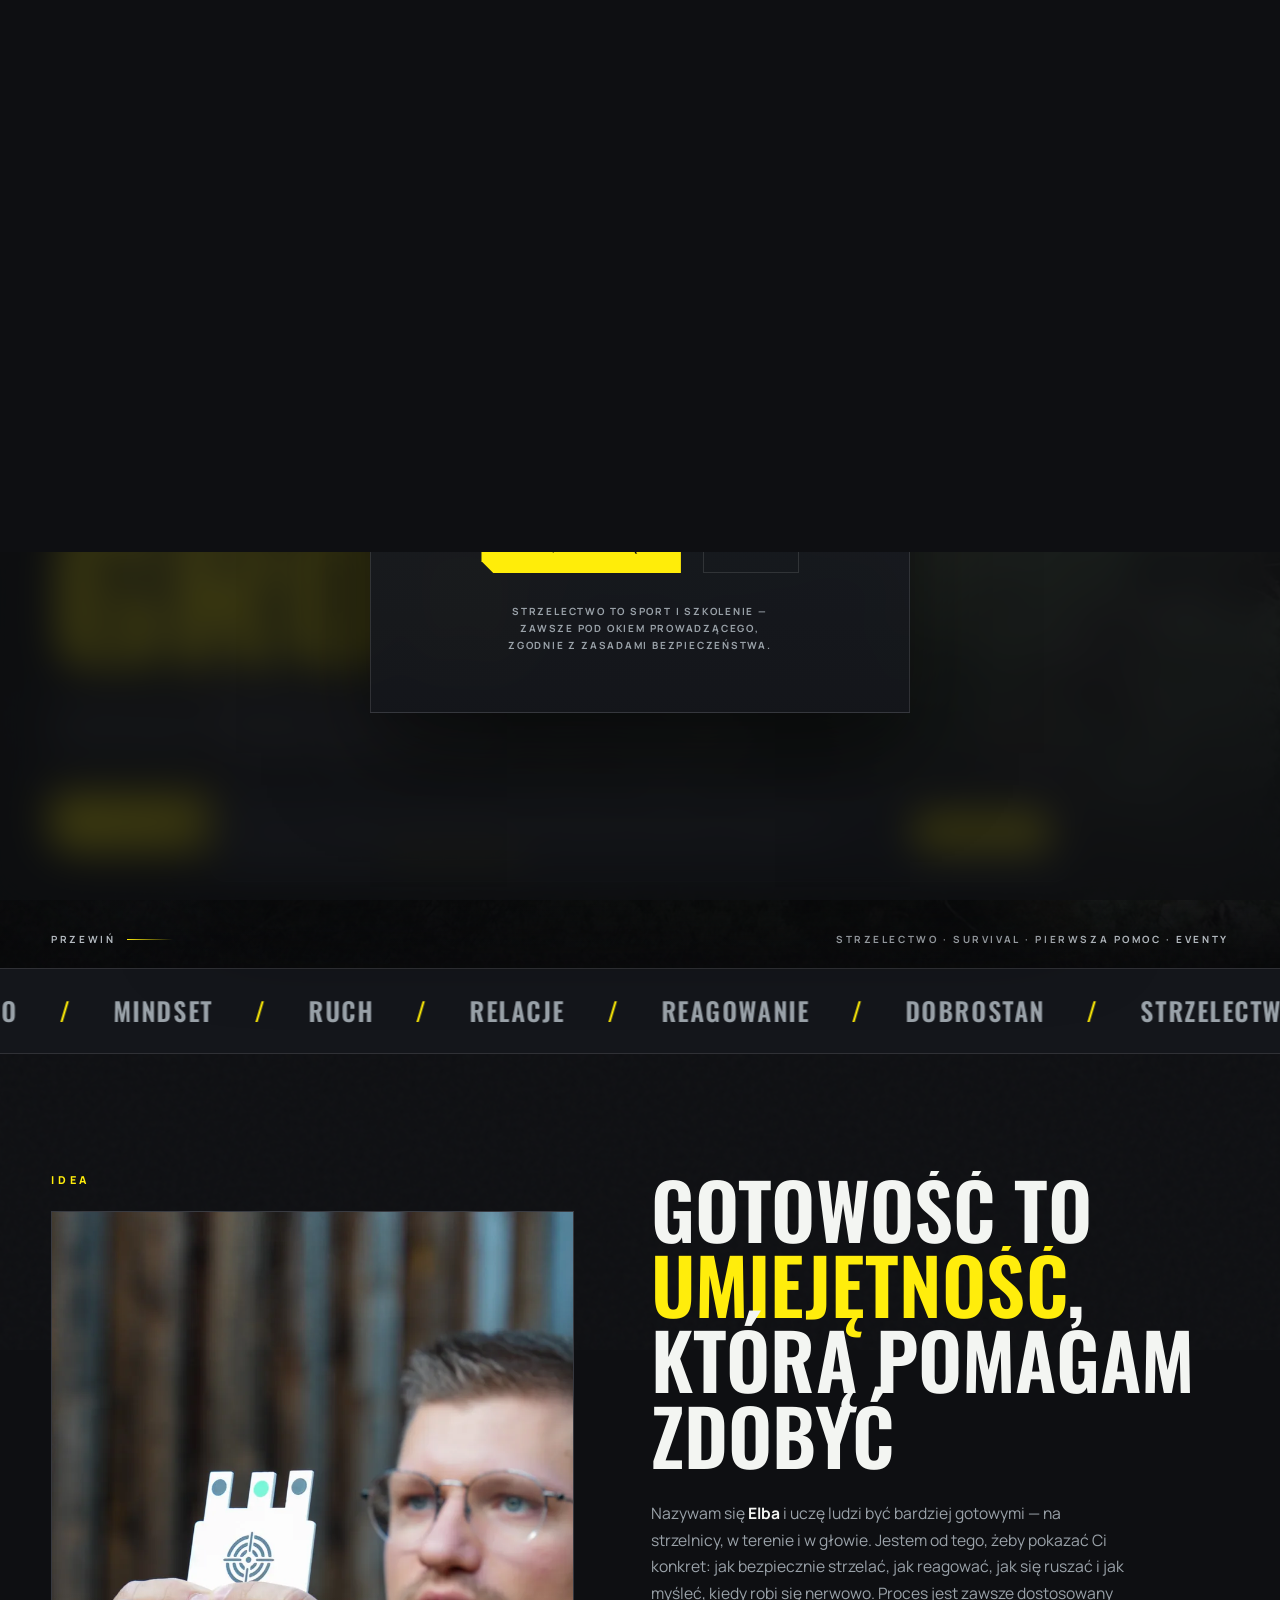
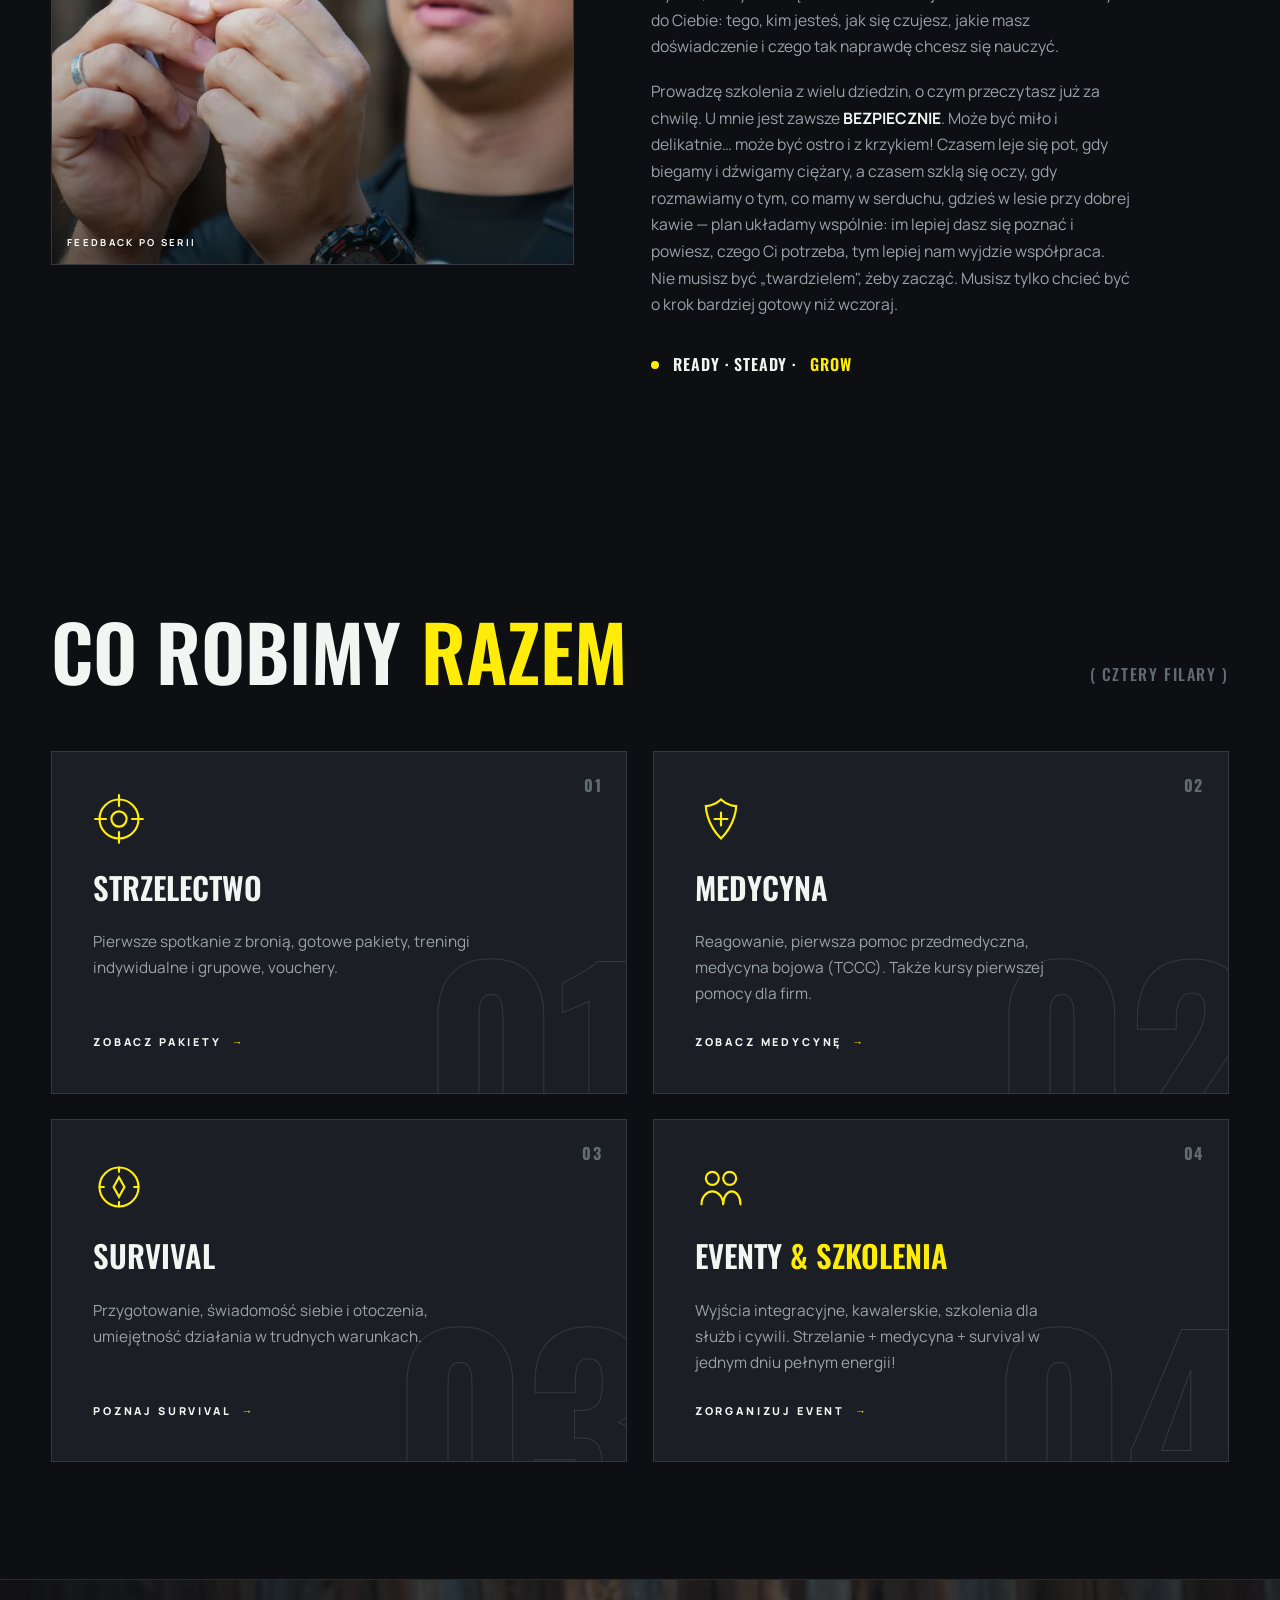
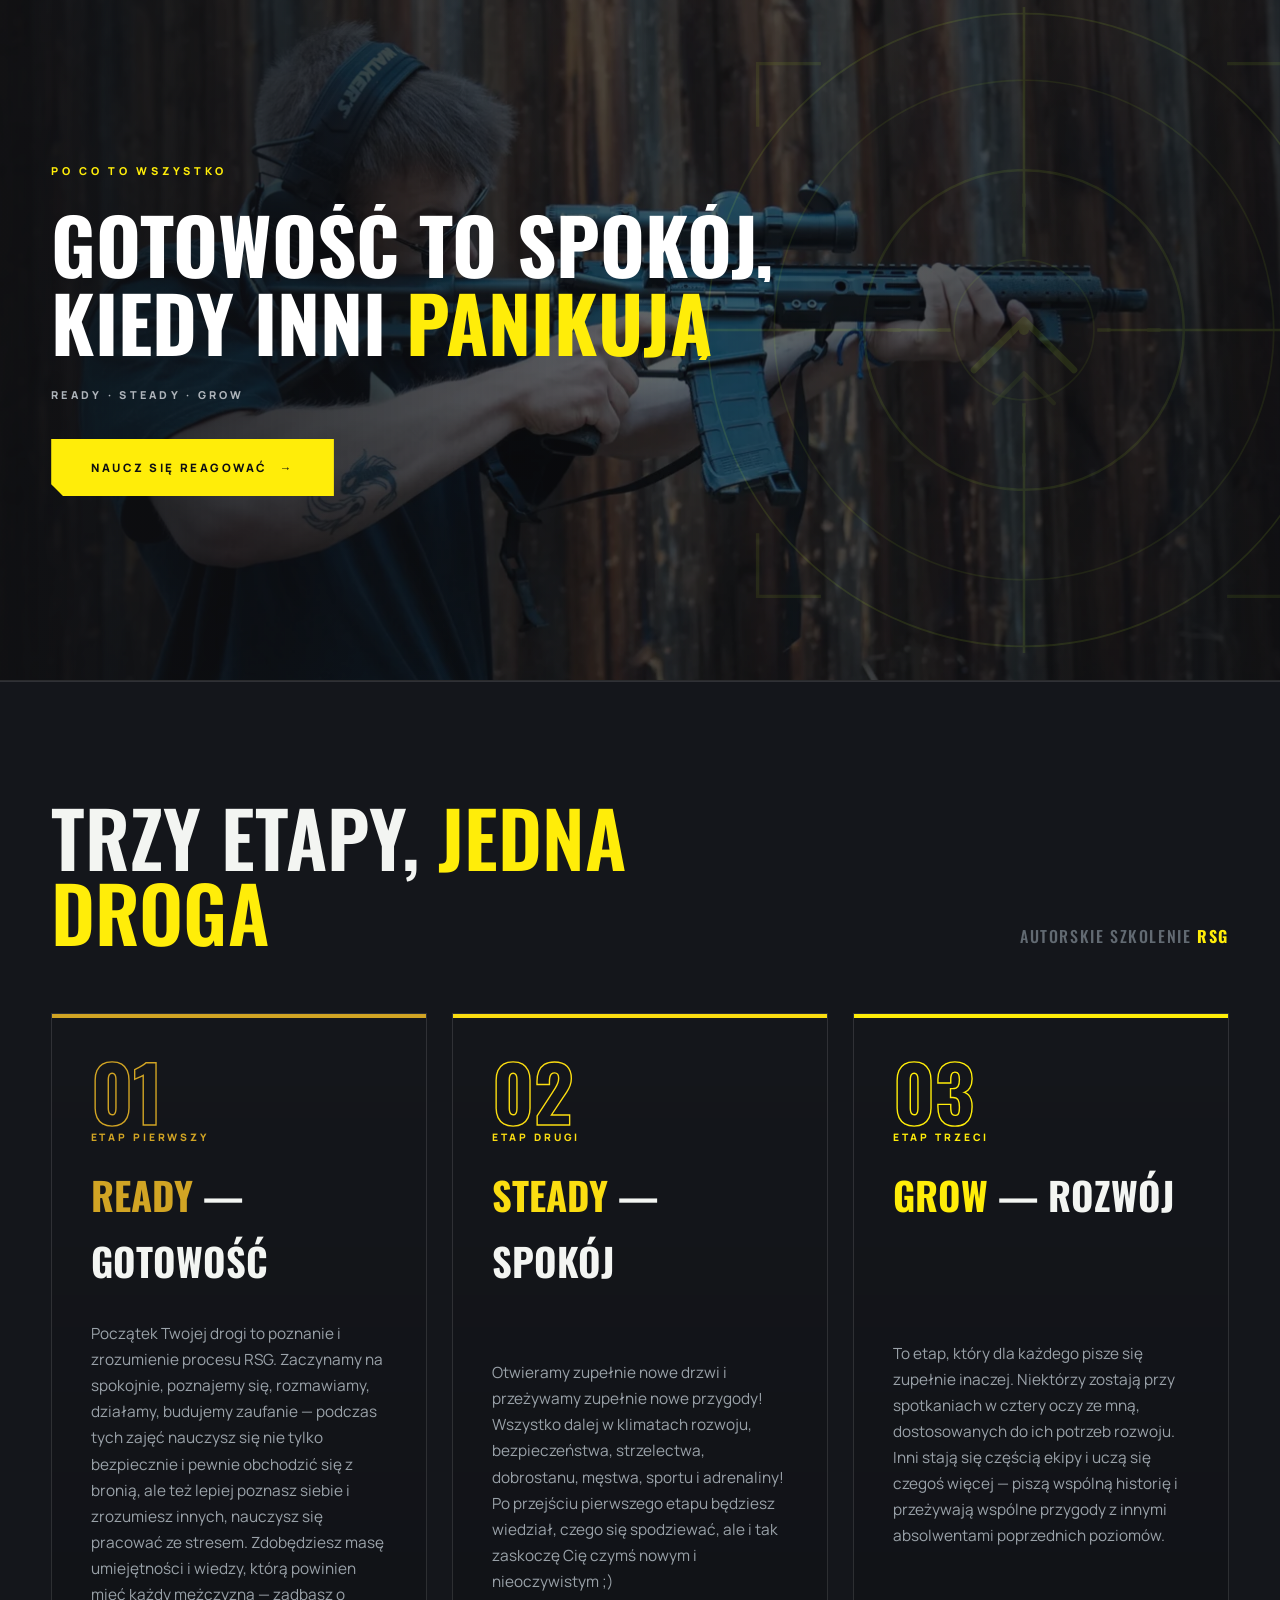
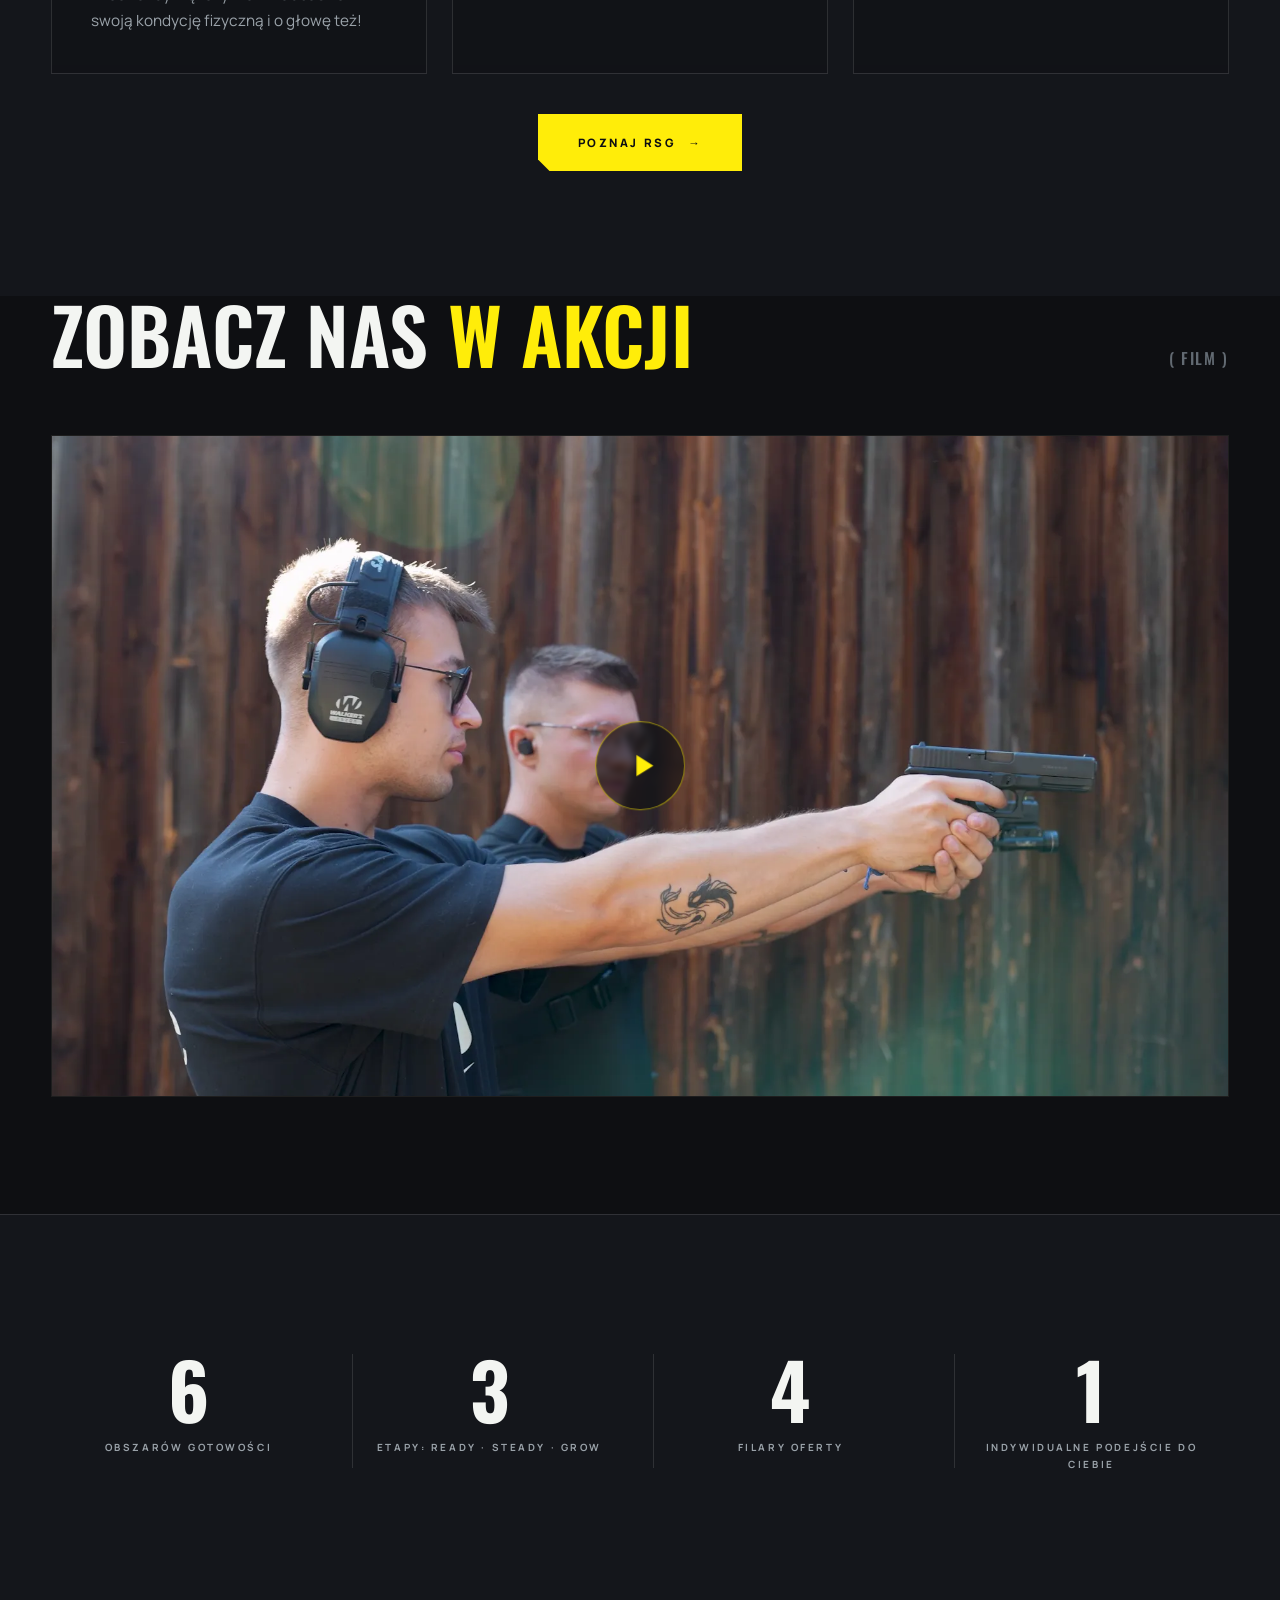
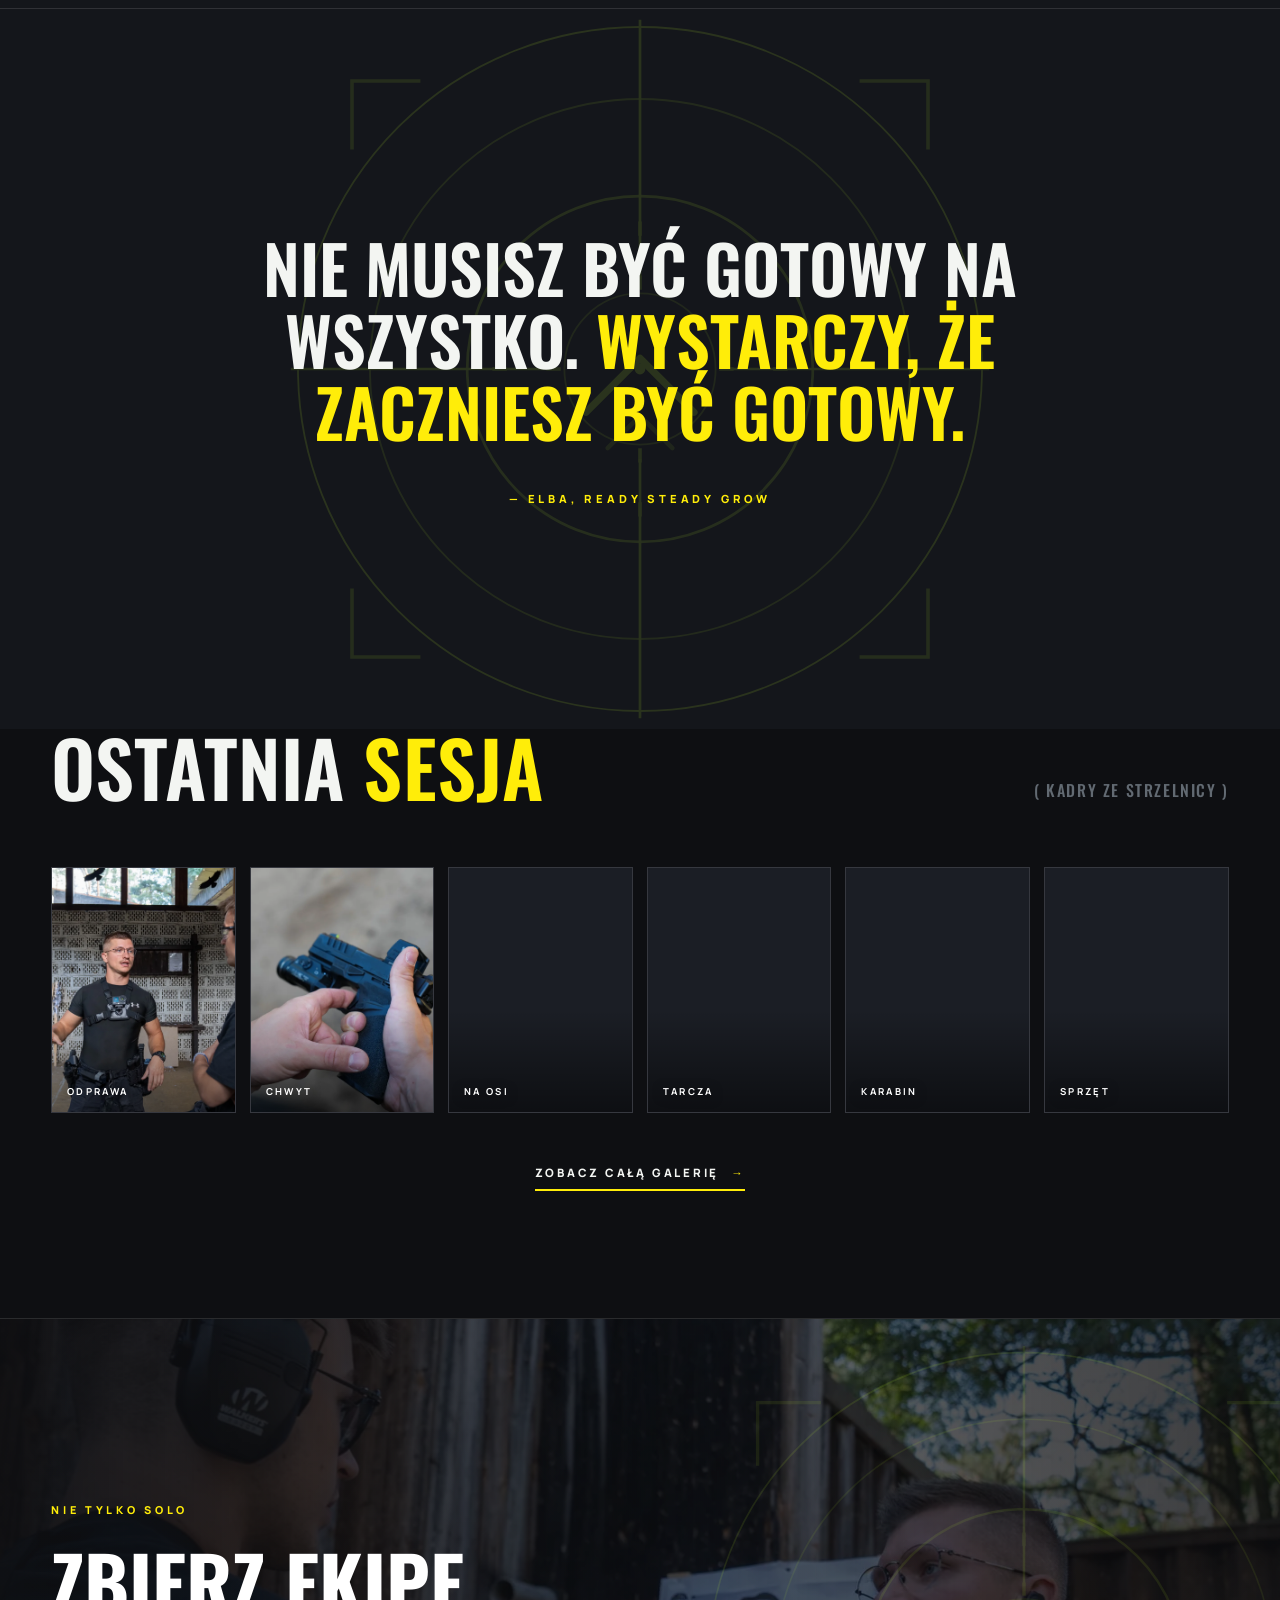
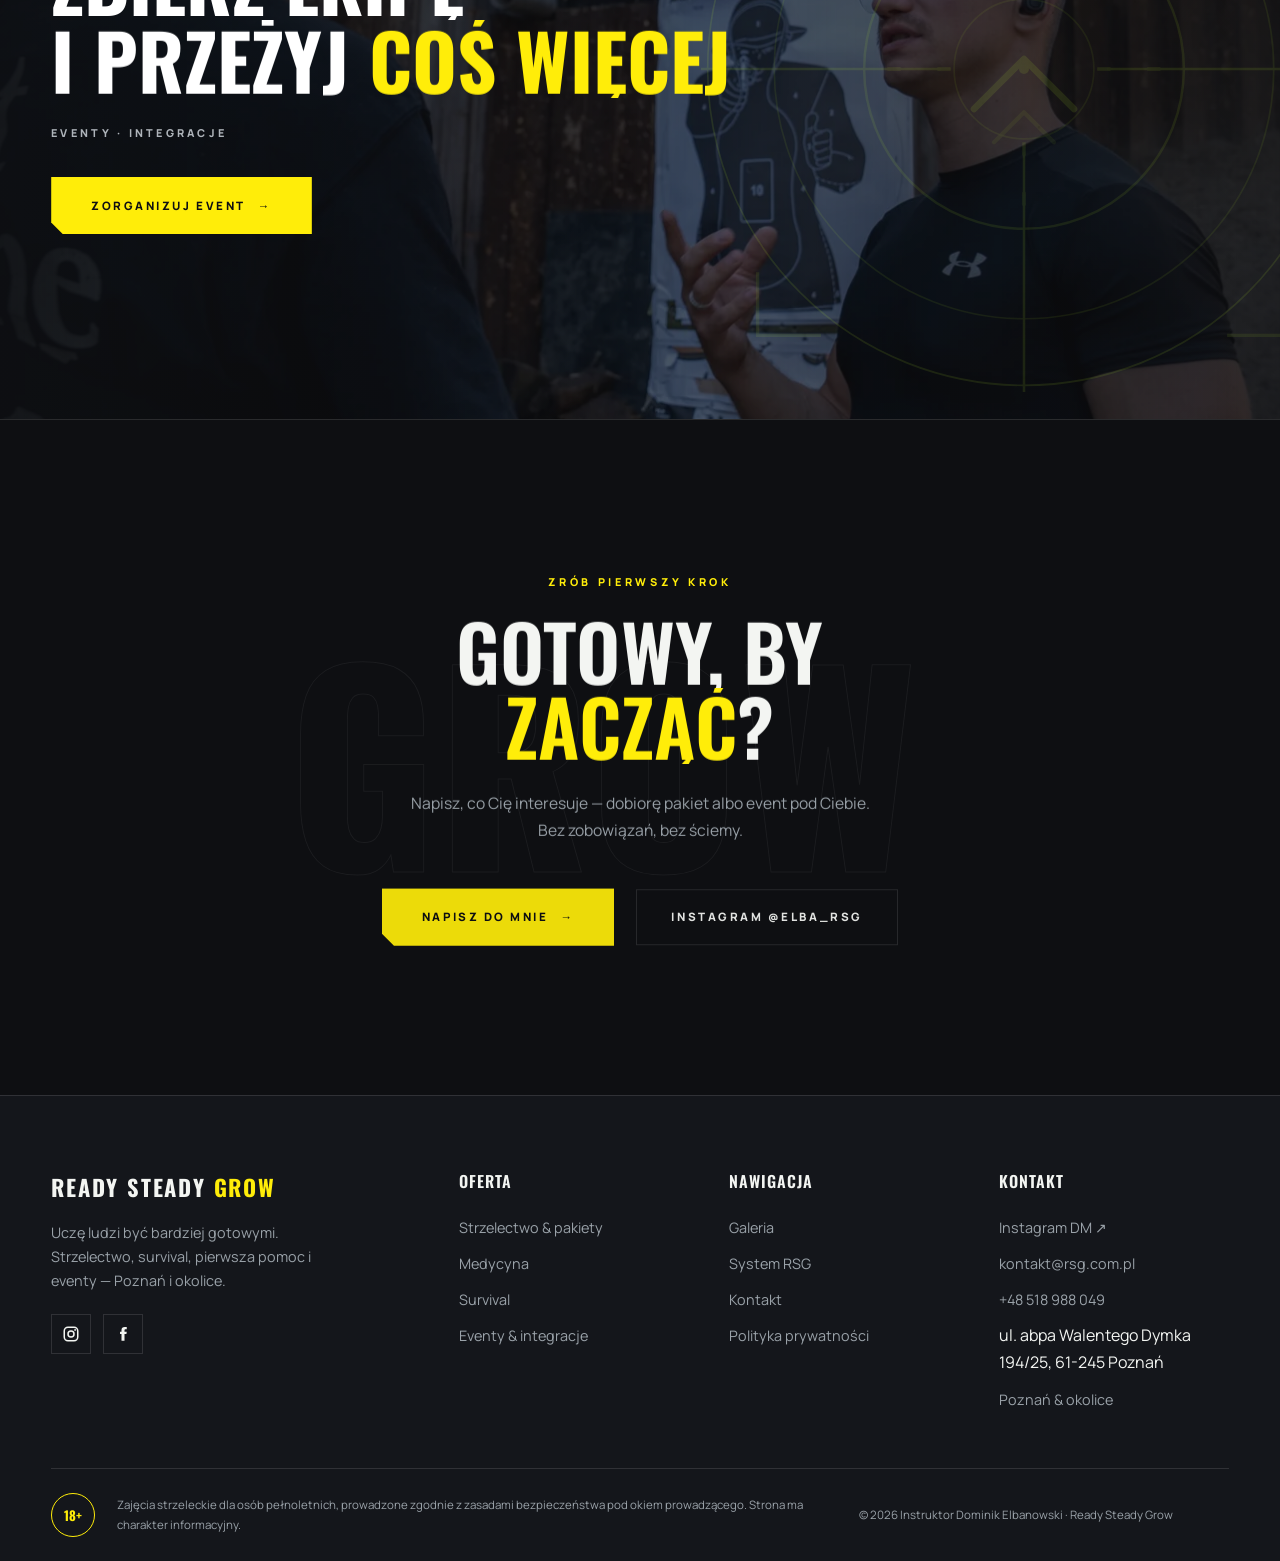
==== index.html @ 1a2c24ab "Hero: płynniejsze wideo w tle (bez filtra i ruchu za kursorem, preload, pilnowanie odtwarzania) Co-A" ====
<!DOCTYPE html>
<html lang="pl">
<head>
  <meta charset="UTF-8">
  <meta name="viewport" content="width=device-width, initial-scale=1.0">
  <title>Ready Steady Grow — Elba · trening strzelecki, survival i pierwsza pomoc | Poznań</title>
  <meta name="description" content="Ready Steady Grow (Elba, Poznań) — uczę ludzi być bardziej gotowymi. Strzelectwo, mindset, ruch, reagowanie i survival. Pakiety strzeleckie, kursy pierwszej pomocy i eventy integracyjne.">
  <meta name="theme-color" content="#0e0f12">
  <meta property="og:title" content="Ready Steady Grow — Elba">
  <meta property="og:description" content="Uczę ludzi być bardziej gotowymi. Strzelectwo · survival · pierwsza pomoc · eventy. Poznań.">
  <meta property="og:type" content="website">
  <meta property="og:image:width" content="1200">
  <meta property="og:image:height" content="630">
  <meta name="twitter:card" content="summary_large_image">
  <meta property="og:image" content="media/og-cover.jpg">
  <link rel="icon" type="image/svg+xml" href="img/favicon.svg">
  <link rel="stylesheet" href="css/style.css">
</head>
<body>
  <div class="grid-bg" aria-hidden="true"></div>
  <div class="grain" aria-hidden="true"></div>

  <!-- preloader -->
  <div class="loader" id="loader" aria-hidden="true">
    <div class="loader__inner">
      <div class="loader__brand"><span>READY</span><span>STEADY</span><span>GROW</span></div>
      <div class="loader__bar"><i></i></div>
      <div class="loader__count">000</div>
    </div>
  </div>

  <!-- bramka 18+ -->
  <div class="agegate" id="agegate">
    <div class="agegate__box">
      <div class="agegate__mark">18+</div>
      <h2>Masz ukończone 18 lat?</h2>
      <p>Zajęcia strzeleckie i część treści RSG przeznaczone są dla osób pełnoletnich. Wejdź, jeśli masz ukończone 18 lat.</p>
      <div style="display:flex; gap:22px; justify-content:center; flex-wrap:wrap">
        <button class="btn-solid" id="age-yes"><span>Tak, wchodzę</span></button>
        <button class="btn-ghost" id="age-no">Nie</button>
      </div>
      <p class="agegate__small">Strzelectwo to sport i szkolenie — zawsze pod okiem prowadzącego, zgodnie z zasadami bezpieczeństwa.</p>
    </div>
  </div>

  <!-- header -->
  <header class="site-head">
    <a class="head-brand" href="index.html" aria-label="Ready Steady Grow — Elba, Poznań — strona główna">
      <img class="head-brand__logo" src="img/rsg-mark-yellow.png" alt="Ready Steady Grow">
    </a>
    <button class="menu-btn" id="menu-btn" aria-expanded="false" aria-label="Menu">
      <span class="txt">Menu</span>
      <span class="lines"><i></i><i></i></span>
    </button>
  </header>

  <!-- menu -->
  <nav class="menu" aria-label="Nawigacja">
    <img class="menu__reticle" src="img/reticle.svg" alt="" aria-hidden="true">
    <ul class="menu__list">
      <li><a href="index.html" class="active"><span class="idx">01</span> Start</a></li>
      <li><a href="oferta.html"><span class="idx">02</span> Strzelectwo</a></li>
      <li><a href="medycyna.html"><span class="idx">03</span> Medycyna</a></li>
      <li><a href="survival.html"><span class="idx">04</span> Survival</a></li>
      <li><a href="system-rsg.html"><span class="idx">05</span> System RSG</a></li>
      <li><a href="eventy.html"><span class="idx">06</span> Eventy</a></li>
      <li><a href="galeria.html"><span class="idx">07</span> Galeria</a></li>
      <li><a href="kontakt.html"><span class="idx">08</span> Kontakt</a></li>
    </ul>
    <div class="menu__foot">
      <span>Ready · Steady · Grow</span>
      <span>Poznań PL</span>
    </div>
  </nav>

  <main>
    <!-- HERO KINOWY -->
    <section class="hero-cine">
      <div class="hero-cine__bg">
        <video autoplay muted loop playsinline preload="auto" disablepictureinpicture
               poster="media/wideo/rsg-hero-plakat.webp"
               aria-label="Ujęcie z drona nad strzelnicą — Ready Steady Grow">
          <source src="media/wideo/rsg-hero.mp4" type="video/mp4">
          <img src="media/foto/DSC06959.webp" alt="Trening strzelecki na osi — Ready Steady Grow, Poznań" width="1920" height="1081">
        </video>
      </div>
      <div class="hero-cine__scrim" aria-hidden="true"></div>
      <div class="hero-cine__vign" aria-hidden="true"></div>
      <div class="hero-cine__scan" aria-hidden="true"></div>
      <div class="scope" aria-hidden="true">
        <svg viewBox="0 0 220 220" fill="none" stroke="#FFED09" stroke-width="1.2">
          <circle cx="110" cy="110" r="92" opacity=".85"/>
          <circle cx="110" cy="110" r="58" opacity=".5"/>
          <circle cx="110" cy="110" r="2.5" fill="#FFED09" stroke="none"/>
          <path d="M110 4v46M110 170v46M4 110h46M170 110h46" stroke-width="1.4"/>
          <path d="M110 66v14M110 140v14M66 110h14M140 110h14" stroke-width="2"/>
        </svg>
      </div>
      <div class="hero-cine__inner">
        <div class="hero__kicker">
          <span class="tick"></span>
          <span class="label">Uczę ludzi być bardziej gotowymi</span>
        </div>
        <h1 class="hero-cine__title" aria-label="Ready Steady Grow">
          <span class="ln"><span>Ready</span></span>
          <span class="ln"><span>Steady</span></span>
          <span class="ln"><span>Grow</span></span>
        </h1>
        <p class="hero-cine__sub">Strzelectwo, ruch, reagowanie i mindset — w jednym, prostym systemie. Z konkretem, głową i dobrą energią!</p>
        <div class="hero-cine__cta">
          <a class="btn-solid" href="oferta.html"><span>Zacznij trenować <span class="arr">→</span></span></a>
          <a class="btn-line" href="#idea">Poznaj ideę <span class="arr">↓</span></a>
        </div>
      </div>
      <div class="hero-cine__meta">
        <div class="hero-cine__scroll"><span>Przewiń</span><i></i></div>
        <span>Strzelectwo · Survival · Pierwsza pomoc · Eventy</span>
      </div>
    </section>

    <!-- marquee -->
    <div class="marquee" aria-hidden="true">
      <div class="marquee__track">
        <span>Strzelectwo <em>/</em> Mindset <em>/</em> Ruch <em>/</em> Relacje <em>/</em> Reagowanie <em>/</em> Dobrostan <em>/</em></span>
        <span>Strzelectwo <em>/</em> Mindset <em>/</em> Ruch <em>/</em> Relacje <em>/</em> Reagowanie <em>/</em> Dobrostan <em>/</em></span>
      </div>
    </div>

    <!-- IDEA / o mnie -->
    <section class="section lead" id="idea">
      <div class="wrap">
        <div class="lead__aside">
          <span class="label">Idea</span>
          <div class="shot shot--tall" data-reveal="0.1" style="margin-top:6px">
            <img src="media/foto/DSC06935.webp" alt="Analiza tarczy po serii — rozmowa o tym, co poprawić" width="1920" height="1081" loading="lazy" decoding="async">
            <span class="shot__tag">Feedback po serii</span>
          </div>
        </div>
        <div class="lead__body">
          <h2 class="display">
            <span class="rline"><span class="rline-in">Gotowość to</span></span>
            <span class="rline"><span class="rline-in"><em>umiejętność</em>, którą pomagam zdobyć</span></span>
          </h2>
          <p class="copy" data-reveal>Nazywam się <strong>Elba</strong> i uczę ludzi być bardziej gotowymi — na strzelnicy, w terenie i w głowie. Jestem od tego, żeby pokazać Ci konkret: jak bezpiecznie strzelać, jak reagować, jak się ruszać i jak myśleć, kiedy robi się nerwowo. Proces jest zawsze dostosowany do Ciebie: tego, kim jesteś, jak się czujesz, jakie masz doświadczenie i czego tak naprawdę chcesz się nauczyć.</p>
          <p class="copy" data-reveal="0.12">Prowadzę szkolenia z wielu dziedzin, o czym przeczytasz już za chwilę. U mnie jest zawsze <strong>BEZPIECZNIE</strong>. Może być miło i delikatnie… może być ostro i z krzykiem! Czasem leje się pot, gdy biegamy i dźwigamy ciężary, a czasem szklą się oczy, gdy rozmawiamy o tym, co mamy w serduchu, gdzieś w lesie przy dobrej kawie — plan układamy wspólnie: im lepiej dasz się poznać i powiesz, czego Ci potrzeba, tym lepiej nam wyjdzie współpraca. Nie musisz być „twardzielem", żeby zacząć. Musisz tylko chcieć być o krok bardziej gotowy niż wczoraj.</p>
          <div class="lead__sign" data-reveal="0.24"><span class="dot"></span> Ready · Steady · <i>Grow</i></div>
        </div>
      </div>
    </section>

    <!-- PILARY / OFERTA -->
    <section class="section">
      <div class="wrap">
        <div class="sec-head">
          <h2 class="display"><span class="rline"><span class="rline-in">Co robimy <em>razem</em></span></span></h2>
          <span class="sec-idx">( cztery filary )</span>
        </div>
        <div class="pillars__grid">
          <a class="pillar" href="oferta.html">
            <span class="pillar__num">01</span>
            <svg class="pillar__ico" viewBox="0 0 48 48" fill="none" stroke="currentColor" stroke-width="2"><circle cx="24" cy="24" r="18"/><circle cx="24" cy="24" r="7"/><path d="M24 2v10M24 36v10M2 24h10M36 24h10" stroke-linecap="round"/></svg>
            <h3>Strzelectwo</h3>
            <p>Pierwsze spotkanie z bronią, gotowe pakiety, treningi indywidualne i grupowe, vouchery.</p>
            <span class="pillar__go">Zobacz pakiety <span class="arr">→</span></span>
            <span class="pillar__bignum" aria-hidden="true">01</span>
          </a>
          <a class="pillar" href="medycyna.html">
            <span class="pillar__num">02</span>
            <svg class="pillar__ico" viewBox="0 0 48 48" fill="none" stroke="currentColor" stroke-width="2"><path d="M24 6c-6 6-14 6-14 6s0 16 14 30c14-14 14-30 14-30s-8 0-14-6z"/><path d="M24 18v12M18 24h12" stroke-linecap="round"/></svg>
            <h3>Medycyna</h3>
            <p>Reagowanie, pierwsza pomoc przedmedyczna, medycyna bojowa (TCCC). Także kursy pierwszej pomocy dla firm.</p>
            <span class="pillar__go">Zobacz medycynę <span class="arr">→</span></span>
            <span class="pillar__bignum" aria-hidden="true">02</span>
          </a>
          <a class="pillar" href="survival.html">
            <span class="pillar__num">03</span>
            <svg class="pillar__ico" viewBox="0 0 48 48" fill="none" stroke="currentColor" stroke-width="2"><circle cx="24" cy="24" r="18"/><path d="M24 15l5 9-5 9-5-9z"/><path d="M24 6v4M24 38v4M6 24h4M38 24h4" stroke-linecap="round"/></svg>
            <h3>Survival</h3>
            <p>Przygotowanie, świadomość siebie i otoczenia, umiejętność działania w trudnych warunkach.</p>
            <span class="pillar__go">Poznaj survival <span class="arr">→</span></span>
            <span class="pillar__bignum" aria-hidden="true">03</span>
          </a>
          <a class="pillar" href="eventy.html">
            <span class="pillar__num">04</span>
            <svg class="pillar__ico" viewBox="0 0 48 48" fill="none" stroke="currentColor" stroke-width="2"><circle cx="16" cy="16" r="6"/><circle cx="32" cy="16" r="6"/><path d="M6 40c0-7 5-12 10-12s10 5 10 12M26 40c0-7 4-12 8-12s8 5 8 12" stroke-linecap="round"/></svg>
            <h3>Eventy <em>&amp; szkolenia</em></h3>
            <p>Wyjścia integracyjne, kawalerskie, szkolenia dla służb i cywili. Strzelanie + medycyna + survival w jednym dniu pełnym energii!</p>
            <span class="pillar__go">Zorganizuj event <span class="arr">→</span></span>
            <span class="pillar__bignum" aria-hidden="true">04</span>
          </a>
          </div>
      </div>
    </section>

    <!-- PAS PARALLAX: survival -->
    <section class="band">
      <div class="band__bg"><img src="media/foto/DSC06986.webp" alt="Praca z bronią długą w terenie — Ready Steady Grow" width="1920" height="1081" loading="lazy" decoding="async"></div>
      <div class="band__scrim" aria-hidden="true"></div>
      <img class="band__reticle" src="img/reticle.svg" alt="" aria-hidden="true">
      <div class="band__inner">
        <span class="label band__kicker">Po co to wszystko</span>
        <h2 class="band__title">
          <span class="rline"><span class="rline-in">Gotowość to spokój,</span></span>
          <span class="rline"><span class="rline-in">kiedy inni <em>panikują</em></span></span>
        </h2>
        <p class="band__by">Ready · Steady · Grow</p>
        <div class="band__cta"><a class="btn-solid" href="medycyna.html"><span>Naucz się reagować <span class="arr">→</span></span></a></div>
      </div>
    </section>

    <!-- ETAPY READY / STEADY / GROW -->
    <section class="section stages">
      <div class="wrap">
        <div class="sec-head">
          <h2 class="display"><span class="rline"><span class="rline-in">Trzy etapy, <em>jedna droga</em></span></span></h2>
          <span class="sec-idx">Autorskie szkolenie <b>RSG</b></span>
        </div>
        <div class="stages__grid">
          <article class="stage stage--ready">
            <div class="stage__no">01</div>
            <div class="stage__tag">Etap pierwszy</div>
            <h3 class="stage__name"><em>Ready</em> — gotowość</h3>
            <p class="stage__desc">Początek Twojej drogi to poznanie i zrozumienie procesu RSG. Zaczynamy na spokojnie, poznajemy się, rozmawiamy, działamy, budujemy zaufanie — podczas tych zajęć nauczysz się nie tylko bezpiecznie i pewnie obchodzić się z bronią, ale też lepiej poznasz siebie i zrozumiesz innych, nauczysz się pracować ze stresem. Zdobędziesz masę umiejętności i wiedzy, którą powinien mieć każdy mężczyzna — zadbasz o swoją kondycję fizyczną i o głowę też!</p>
          </article>
          <article class="stage stage--steady">
            <div class="stage__no">02</div>
            <div class="stage__tag">Etap drugi</div>
            <h3 class="stage__name"><em>Steady</em> — spokój</h3>
            <p class="stage__desc">Otwieramy zupełnie nowe drzwi i przeżywamy zupełnie nowe przygody! Wszystko dalej w klimatach rozwoju, bezpieczeństwa, strzelectwa, dobrostanu, męstwa, sportu i adrenaliny! Po przejściu pierwszego etapu będziesz wiedział, czego się spodziewać, ale i tak zaskoczę Cię czymś nowym i nieoczywistym ;)</p>
          </article>
          <article class="stage stage--grow">
            <div class="stage__no">03</div>
            <div class="stage__tag">Etap trzeci</div>
            <h3 class="stage__name"><em>Grow</em> — rozwój</h3>
            <p class="stage__desc">To etap, który dla każdego pisze się zupełnie inaczej. Niektórzy zostają przy spotkaniach w cztery oczy ze mną, dostosowanych do ich potrzeb rozwoju. Inni stają się częścią ekipy i uczą się czegoś więcej — piszą wspólną historię i przeżywają wspólne przygody z innymi absolwentami poprzednich poziomów.</p>
          </article>
        </div>
        <div style="text-align:center; margin-top:40px">
          <a class="btn-solid" href="system-rsg.html"><span>Poznaj RSG <span class="arr">→</span></span></a>
        </div>
      </div>
    </section>

    <!-- FILM / REEL -->
    <section class="section" style="padding-top:0">
      <div class="wrap">
        <div class="sec-head">
          <h2 class="display"><span class="rline"><span class="rline-in">Zobacz nas <em>w akcji</em></span></span></h2>
          <span class="sec-idx">( film )</span>
        </div>
        <div class="reel">
          <div class="reel__stage reel__stage--video yt-lite" data-yt="2S-0q2ibfko" role="button" tabindex="0"
               aria-label="Odtwórz film: Ready Steady Grow — film pokazowy">
            <img src="media/wideo/rsg-film-plakat.webp" alt="Ready Steady Grow — kadr z filmu z treningu" width="1920" height="1080" loading="lazy" decoding="async">
            <span class="yt-lite__play" aria-hidden="true"><svg viewBox="0 0 24 24" fill="currentColor"><path d="M8 5v14l11-7z"/></svg></span>
          </div>
        </div>
      </div>
    </section>

    <!-- LICZBY -->
    <section class="section stats section--panel">
      <div class="wrap">
        <div class="stat" data-reveal>
          <div class="stat__num" data-to="6">6</div>
          <div class="stat__cap">obszarów gotowości</div>
        </div>
        <div class="stat" data-reveal="0.1">
          <div class="stat__num" data-to="3">3</div>
          <div class="stat__cap">etapy: ready · steady · grow</div>
        </div>
        <div class="stat" data-reveal="0.2">
          <div class="stat__num" data-to="4">4</div>
          <div class="stat__cap">filary oferty</div>
        </div>
        <div class="stat" data-reveal="0.3">
          <div class="stat__num" data-to="1">1</div>
          <div class="stat__cap">indywidualne podejście do Ciebie</div>
        </div>
      </div>
    </section>

    <!-- CLAIM -->
    <section class="claim">
      <img class="claim__reticle" src="img/reticle.svg" alt="" aria-hidden="true">
      <blockquote class="bigclaim">
        <span class="w">Nie</span> <span class="w">musisz</span> <span class="w">być</span> <span class="w">gotowy</span> <span class="w">na</span> <span class="w">wszystko.</span>
        <span class="w"><em>Wystarczy,</em></span> <span class="w"><em>że</em></span> <span class="w"><em>zaczniesz</em></span> <span class="w"><em>być</em></span> <span class="w"><em>gotowy.</em></span>
        <span class="bigclaim__author">— Elba, Ready Steady Grow</span>
      </blockquote>
    </section>



    <!-- PASEK KADROW Z SESJI -->
    <section class="section" style="padding-top:0">
      <div class="wrap">
        <div class="sec-head">
          <h2 class="display"><span class="rline"><span class="rline-in">Ostatnia <em>sesja</em></span></span></h2>
          <span class="sec-idx">( kadry ze strzelnicy )</span>
        </div>
        <div class="strip-shots" data-reveal>
          <div class="shot"><img src="media/foto/DSC06897.webp" alt="Odprawa przed strzelaniem" width="1920" height="1081" loading="lazy" decoding="async"><span class="shot__tag">Odprawa</span></div>
          <div class="shot"><img src="media/foto/DSC06954.webp" alt="Detal — chwyt pistoletu" width="1920" height="1081" loading="lazy" decoding="async"><span class="shot__tag">Chwyt</span></div>
          <div class="shot"><img src="media/foto/DSC06964.webp" alt="Strzelanie na osi" width="1920" height="1081" loading="lazy" decoding="async"><span class="shot__tag">Na osi</span></div>
          <div class="shot"><img src="media/foto/DSC06941.webp" alt="Analiza tarczy po serii" width="1920" height="1081" loading="lazy" decoding="async"><span class="shot__tag">Tarcza</span></div>
          <div class="shot"><img src="media/foto/DSC06989.webp" alt="Praca z bronią długą" width="1920" height="1081" loading="lazy" decoding="async"><span class="shot__tag">Karabin</span></div>
          <div class="shot"><img src="media/foto/DSC06896.webp" alt="Sprzęt przygotowany do zajęć" width="1920" height="1081" loading="lazy" decoding="async"><span class="shot__tag">Sprzęt</span></div>
        </div>
        <div style="text-align:center; margin-top:32px">
          <a class="btn-line" href="galeria.html">Zobacz całą galerię <span class="arr">→</span></a>
        </div>
      </div>
    </section>

    <!-- PAS PARALLAX: eventy -->
    <section class="band">
      <div class="band__bg"><img src="media/foto/DSC06979.webp" alt="Trening w grupie — omówienie tarczy na osi" width="1920" height="1081" loading="lazy" decoding="async"></div>
      <div class="band__scrim" aria-hidden="true"></div>
      <img class="band__reticle" src="img/reticle.svg" alt="" aria-hidden="true">
      <div class="band__inner">
        <span class="label band__kicker">Nie tylko solo</span>
        <h2 class="band__title">
          <span class="rline"><span class="rline-in">Zbierz ekipę</span></span>
          <span class="rline"><span class="rline-in">i przeżyj <em>coś więcej</em></span></span>
        </h2>
        <p class="band__by">Eventy · integracje</p>
        <div class="band__cta"><a class="btn-solid" href="eventy.html"><span>Zorganizuj event <span class="arr">→</span></span></a></div>
      </div>
    </section>

    <!-- CTA -->
    <section class="cta">
      <div class="cta__word" aria-hidden="true">GROW</div>
      <div class="wrap">
        <span class="label">Zrób pierwszy krok</span>
        <h2 class="display">
          <span class="rline"><span class="rline-in">Gotowy, by</span></span>
          <span class="rline"><span class="rline-in"><em>zacząć</em>?</span></span>
        </h2>
        <p class="copy" data-reveal>Napisz, co Cię interesuje — dobiorę pakiet albo event pod Ciebie. Bez zobowiązań, bez ściemy.</p>
        <div class="cta__btns" data-reveal="0.15">
          <a class="btn-solid" href="kontakt.html"><span>Napisz do mnie <span class="arr">→</span></span></a>
          <a class="btn-ghost" href="https://www.instagram.com/elba_rsg/" target="_blank" rel="noopener">Instagram @elba_rsg</a>
        </div>
      </div>
    </section>
  </main>

  <!-- STOPKA -->
  <footer class="site-foot">
    <div class="wrap">
      <div class="site-foot__grid">
        <div class="site-foot__brand">
          <div class="b1">READY&nbsp;STEADY&nbsp;<i>GROW</i></div>
          <p class="about">Uczę ludzi być bardziej gotowymi. Strzelectwo, survival, pierwsza pomoc i eventy — Poznań i okolice.</p>
          <div class="site-foot__socials">
            <a href="https://www.instagram.com/elba_rsg/" target="_blank" rel="noopener" aria-label="Instagram">
              <svg viewBox="0 0 24 24" fill="none" stroke="currentColor" stroke-width="2"><rect x="3" y="3" width="18" height="18" rx="5"/><circle cx="12" cy="12" r="4"/><circle cx="17.5" cy="6.5" r="1.2" fill="currentColor" stroke="none"/></svg>
            </a>
            <a href="https://www.facebook.com/dominik.elbanowski/?locale=pl_PL" target="_blank" rel="noopener" aria-label="Facebook">
              <svg viewBox="0 0 24 24" fill="currentColor"><path d="M14 9V7c0-1 .3-1.5 1.6-1.5H17V2.5h-2.6C11.4 2.5 10 4 10 6.7V9H8v3h2v9h4v-9h2.6l.4-3H14z"/></svg>
            </a>
          </div>
        </div>
        <div>
          <h5>Oferta</h5>
          <ul>
            <li><a href="oferta.html">Strzelectwo &amp; pakiety</a></li>
            <li><a href="medycyna.html">Medycyna</a></li><li><a href="survival.html">Survival</a></li>
            <li><a href="eventy.html">Eventy &amp; integracje</a></li>
            </ul>
        </div>
        <div>
          <h5>Nawigacja</h5>
          <ul>
            <li><a href="galeria.html">Galeria</a></li>
            <li><a href="system-rsg.html">System RSG</a></li>
            <li><a href="kontakt.html">Kontakt</a></li>
            <li><a href="polityka-prywatnosci.html">Polityka prywatności</a></li>
          </ul>
        </div>
        <div>
          <h5>Kontakt</h5>
          <ul>
            <li><a href="https://www.instagram.com/elba_rsg/" target="_blank" rel="noopener">Instagram DM ↗</a></li>
            <li><a href="mailto:kontakt@rsg.com.pl">kontakt@rsg.com.pl</a></li><li><a href="tel:+48518988049">+48 518 988 049</a></li><li>ul. abpa Walentego Dymka 194/25, 61-245 Poznań</li>
            <li><a href="kontakt.html">Poznań &amp; okolice</a></li>
          </ul>
        </div>
      </div>
      <div class="site-foot__legal">
        <span class="badge18">18+</span>
        <p class="note">Zajęcia strzeleckie dla osób pełnoletnich, prowadzone zgodnie z zasadami bezpieczeństwa pod okiem prowadzącego. Strona ma charakter informacyjny.</p>
        <span>© <span id="year"></span> Instruktor Dominik Elbanowski · Ready Steady Grow</span>
      </div>
    </div>
  </footer>

  <script src="js/gsap.min.js"></script>
  <script src="js/ScrollTrigger.min.js"></script>
  <script src="js/main.js"></script>
</body>
</html>
---- css/style.css ----
/* ==========================================================
   READY STEADY GROW — repre
   Strzelanie · Survival · Pierwsza pomoc · Eventy
   Ciemna baza taktyczna + akcent limonkowy · GSAP + ScrollTrigger
   Etapy: READY (stal) · STEADY (bursztyn) · GROW (limonka)
   ========================================================== */

/* ---------- fonty self-hosted (offline, bez CDN) — latin + latin-ext (polskie znaki) ---------- */
/* latin-ext zawiera polskie: ł ą ę ż ź ś ć ń (U+0100–024F) */
@font-face { font-family:'Oswald'; font-style:normal; font-weight:400; font-display:swap; src:url('../fonts/oswald-ext-400.woff2') format('woff2'); unicode-range:U+0100-024F,U+0259,U+1E00-1EFF,U+2020,U+20A0-20AB,U+20AD-20CF,U+2113,U+2C60-2C7F,U+A720-A7FF; }
@font-face { font-family:'Oswald'; font-style:normal; font-weight:400; font-display:swap; src:url('../fonts/oswald-400.woff2') format('woff2'); }
@font-face { font-family:'Oswald'; font-style:normal; font-weight:500; font-display:swap; src:url('../fonts/oswald-ext-500.woff2') format('woff2'); unicode-range:U+0100-024F,U+0259,U+1E00-1EFF,U+2020,U+20A0-20AB,U+20AD-20CF,U+2113,U+2C60-2C7F,U+A720-A7FF; }
@font-face { font-family:'Oswald'; font-style:normal; font-weight:500; font-display:swap; src:url('../fonts/oswald-500.woff2') format('woff2'); }
@font-face { font-family:'Oswald'; font-style:normal; font-weight:600; font-display:swap; src:url('../fonts/oswald-ext-600.woff2') format('woff2'); unicode-range:U+0100-024F,U+0259,U+1E00-1EFF,U+2020,U+20A0-20AB,U+20AD-20CF,U+2113,U+2C60-2C7F,U+A720-A7FF; }
@font-face { font-family:'Oswald'; font-style:normal; font-weight:600; font-display:swap; src:url('../fonts/oswald-600.woff2') format('woff2'); }
@font-face { font-family:'Oswald'; font-style:normal; font-weight:700; font-display:swap; src:url('../fonts/oswald-ext-700.woff2') format('woff2'); unicode-range:U+0100-024F,U+0259,U+1E00-1EFF,U+2020,U+20A0-20AB,U+20AD-20CF,U+2113,U+2C60-2C7F,U+A720-A7FF; }
@font-face { font-family:'Oswald'; font-style:normal; font-weight:700; font-display:swap; src:url('../fonts/oswald-700.woff2') format('woff2'); }
@font-face { font-family:'Manrope'; font-style:normal; font-weight:400; font-display:swap; src:url('../fonts/manrope-ext-400.woff2') format('woff2'); unicode-range:U+0100-024F,U+0259,U+1E00-1EFF,U+2020,U+20A0-20AB,U+20AD-20CF,U+2113,U+2C60-2C7F,U+A720-A7FF; }
@font-face { font-family:'Manrope'; font-style:normal; font-weight:400; font-display:swap; src:url('../fonts/manrope-400.woff2') format('woff2'); }
@font-face { font-family:'Manrope'; font-style:normal; font-weight:600; font-display:swap; src:url('../fonts/manrope-ext-600.woff2') format('woff2'); unicode-range:U+0100-024F,U+0259,U+1E00-1EFF,U+2020,U+20A0-20AB,U+20AD-20CF,U+2113,U+2C60-2C7F,U+A720-A7FF; }
@font-face { font-family:'Manrope'; font-style:normal; font-weight:600; font-display:swap; src:url('../fonts/manrope-600.woff2') format('woff2'); }
@font-face { font-family:'Manrope'; font-style:normal; font-weight:700; font-display:swap; src:url('../fonts/manrope-ext-700.woff2') format('woff2'); unicode-range:U+0100-024F,U+0259,U+1E00-1EFF,U+2020,U+20A0-20AB,U+20AD-20CF,U+2113,U+2C60-2C7F,U+A720-A7FF; }
@font-face { font-family:'Manrope'; font-style:normal; font-weight:700; font-display:swap; src:url('../fonts/manrope-700.woff2') format('woff2'); }
@font-face { font-family:'Manrope'; font-style:normal; font-weight:800; font-display:swap; src:url('../fonts/manrope-ext-800.woff2') format('woff2'); unicode-range:U+0100-024F,U+0259,U+1E00-1EFF,U+2020,U+20A0-20AB,U+20AD-20CF,U+2113,U+2C60-2C7F,U+A720-A7FF; }
@font-face { font-family:'Manrope'; font-style:normal; font-weight:800; font-display:swap; src:url('../fonts/manrope-800.woff2') format('woff2'); }

:root {
  --bg: #0e0f12;
  --panel: #14161b;
  --panel-2: #1b1e25;
  --ink: #f3f5f2;
  --ink-dim: #9aa2a9;
  --ink-dimmer: #626a72;

  --accent: #FFED09;          /* GROW — sygnałowa żółć, główny akcent marki */
  --accent-ink: #0e0f12;      /* tekst na akcencie */
  --c-ready: #D1A424;         /* etap READY — stonowany, musztardowy odcień żółci */
  --c-steady: #FBDD11;        /* etap STEADY — pełna, nasycona żółć */
  --c-grow: #FFED09;          /* etap GROW — najjaśniejsza, sygnałowa żółć */

  --line: rgba(243, 245, 242, .12);
  --line-2: rgba(243, 245, 242, .06);
  --shadow: 0 40px 90px rgba(0, 0, 0, .55);

  --font-display: "Oswald", "Arial Narrow", Impact, sans-serif;
  --font-sans: "Manrope", "Helvetica Neue", Arial, sans-serif;
  --ease-out: cubic-bezier(.22, 1, .36, 1);
}

* { margin: 0; padding: 0; box-sizing: border-box; }
html { scroll-behavior: auto; -webkit-text-size-adjust: 100%; }
body {
  font-family: var(--font-sans);
  font-size: 16px;
  line-height: 1.7;
  background: var(--bg);
  color: var(--ink);
  -webkit-font-smoothing: antialiased;
  overflow-x: hidden;
}
body.lock { overflow: hidden; }
img { max-width: 100%; display: block; }
a { color: inherit; text-decoration: none; }
button { font-family: inherit; }
::selection { background: var(--accent); color: var(--accent-ink); }

/* ---------- tło: siatka taktyczna + ziarno ---------- */
.grid-bg {
  position: fixed; inset: 0; z-index: 0; pointer-events: none; opacity: .5;
  background-image:
    linear-gradient(var(--line-2) 1px, transparent 1px),
    linear-gradient(90deg, var(--line-2) 1px, transparent 1px);
  background-size: 64px 64px;
  mask-image: radial-gradient(120% 90% at 50% 0%, #000 30%, transparent 78%);
  -webkit-mask-image: radial-gradient(120% 90% at 50% 0%, #000 30%, transparent 78%);
}
.grain {
  position: fixed; inset: -50%; z-index: 3; pointer-events: none;
  background-image: url("data:image/svg+xml,%3Csvg viewBox='0 0 300 300' xmlns='http://www.w3.org/2000/svg'%3E%3Cfilter id='n'%3E%3CfeTurbulence type='fractalNoise' baseFrequency='0.9' numOctaves='2' stitchTiles='stitch'/%3E%3C/filter%3E%3Crect width='100%25' height='100%25' filter='url(%23n)' opacity='0.5'/%3E%3C/svg%3E");
  opacity: .04; animation: grain 8s steps(10) infinite; mix-blend-mode: screen;
}
@keyframes grain {
  0%,100% { transform: translate(0,0) } 10% { transform: translate(-5%,-8%) }
  20% { transform: translate(-13%,3%) } 30% { transform: translate(6%,-11%) }
  40% { transform: translate(-3%,9%) } 50% { transform: translate(-9%,-4%) }
  60% { transform: translate(4%,6%) } 70% { transform: translate(-6%,4%) }
  80% { transform: translate(9%,-3%) } 90% { transform: translate(-2%,7%) }
}

/* ---------- typografia ---------- */
.display {
  font-family: var(--font-display);
  font-weight: 600;
  line-height: .98;
  letter-spacing: .002em;
  text-transform: uppercase;
  color: var(--ink);
}
.display em { font-style: normal; color: var(--accent); }
h1.display { font-size: clamp(2.9rem, 10.5vw, 9rem); font-weight: 700; }
h2.display { font-size: clamp(2.1rem, 6vw, 4.8rem); }
h3.display { font-size: clamp(1.4rem, 3vw, 2.3rem); font-weight: 500; }

.label {
  font-family: var(--font-sans);
  font-size: .68rem; font-weight: 800;
  letter-spacing: .34em; text-transform: uppercase;
  color: var(--accent);
}
.copy { color: var(--ink-dim); font-size: clamp(.98rem, 1.2vw, 1.1rem); max-width: 48ch; }
.copy strong { color: var(--ink); font-weight: 700; }
.copy a { color: var(--accent); text-decoration: underline; text-underline-offset: 3px; }

.wrap { width: min(1440px, 92vw); margin: 0 auto; position: relative; z-index: 2; }

/* ---------- preloader ---------- */
.loader {
  position: fixed; inset: 0; z-index: 1000; background: var(--bg);
  display: flex; align-items: center; justify-content: center;
}
.loader__inner { text-align: center; }
.loader__brand {
  font-family: var(--font-display); font-weight: 700; text-transform: uppercase;
  font-size: clamp(1.6rem, 4vw, 2.6rem); letter-spacing: .12em; color: var(--ink); overflow: hidden;
  display: flex; gap: .35em; justify-content: center;
}
.loader__brand span { display: inline-block; transform: translateY(110%); }
.loader__brand span:nth-child(3) { color: var(--accent); }
.loader__count {
  margin-top: 16px; font-size: .74rem; letter-spacing: .34em; color: var(--accent);
  font-family: var(--font-sans); font-weight: 700; font-variant-numeric: tabular-nums;
}
.loader__bar { width: min(280px, 60vw); height: 2px; background: var(--line); margin: 14px auto 0; position: relative; overflow: hidden; }
.loader__bar i { position: absolute; inset: 0; background: var(--accent); transform: scaleX(0); transform-origin: left; display: block; }

/* ---------- cursor ---------- */
.cursor, .cursor-f {
  position: fixed; top: 0; left: 0; z-index: 999; pointer-events: none;
  border-radius: 50%; transform: translate(-50%,-50%);
}
.cursor { width: 7px; height: 7px; background: var(--accent); }
.cursor-f {
  width: 40px; height: 40px; border: 1.4px solid rgba(255,237,9,.5);
  display: flex; align-items: center; justify-content: center;
  transition: width .3s var(--ease-out), height .3s var(--ease-out), background .3s, border-color .3s;
  font-family: var(--font-sans); font-size: .52rem; font-weight: 800; letter-spacing: .18em; text-transform: uppercase; color: transparent;
}
.cursor-f.is-view { width: 92px; height: 92px; background: var(--accent); color: var(--accent-ink); border-color: var(--accent); }
.cursor-f.is-link { width: 58px; height: 58px; border-color: var(--accent); }
@media (hover: none), (pointer: coarse) { .cursor, .cursor-f { display: none; } }

/* ---------- header ---------- */
.site-head {
  position: fixed; top: 0; left: 0; right: 0; z-index: 90;
  display: flex; align-items: center; justify-content: space-between;
  padding: 20px min(4vw, 56px);
  transition: transform .5s var(--ease-out), background .4s, backdrop-filter .4s, padding .4s;
}
.site-head.is-hidden { transform: translateY(-115%); }
body.menu-open .site-head { z-index: 96; }
.site-head.is-solid { background: color-mix(in srgb, var(--bg) 78%, transparent); backdrop-filter: blur(12px); border-bottom: 1px solid var(--line-2); }
.head-brand { display: flex; align-items: center; gap: 12px; position: relative; z-index: 96; }
.head-brand__mark { width: 34px; height: 34px; }
.head-brand__logo { height: 64px; width: auto; display: block; }
.hero-logo-img { display: block; width: min(100%, 780px); height: auto; filter: drop-shadow(0 12px 40px rgba(0,0,0,.45)); }
.head-brand__tx { line-height: 1; }
.head-brand .b1 {
  font-family: var(--font-display); font-weight: 700; font-size: 1.12rem; letter-spacing: .12em;
  text-transform: uppercase; color: var(--ink); display: block;
}
.head-brand .b1 i { color: var(--accent); font-style: normal; }
.head-brand .b2 { font-size: .52rem; font-weight: 800; letter-spacing: .42em; text-transform: uppercase; color: var(--accent); display: block; margin-top: 3px; }
.menu-btn {
  position: relative; z-index: 96; display: flex; align-items: center; gap: 13px;
  background: none; border: 0; cursor: pointer; color: var(--ink);
  font-size: .72rem; font-weight: 800; letter-spacing: .3em; text-transform: uppercase; padding: 10px 0;
}
.menu-btn .lines { width: 32px; height: 10px; position: relative; }
.menu-btn .lines i { position: absolute; left: 0; right: 0; height: 2px; background: var(--ink); transition: transform .45s var(--ease-out), top .45s var(--ease-out), width .45s var(--ease-out), background .3s; }
.menu-btn .lines i:nth-child(1) { top: 0; }
.menu-btn .lines i:nth-child(2) { top: 8px; width: 62%; }
.menu-btn:hover .lines i { background: var(--accent); }
.menu-btn:hover .lines i:nth-child(2) { width: 100%; }
body.menu-open .menu-btn .lines i:nth-child(1) { top: 4px; transform: rotate(45deg); }
body.menu-open .menu-btn .lines i:nth-child(2) { top: 4px; width: 100%; transform: rotate(-45deg); }

/* ---------- menu pełnoekranowe ---------- */
.menu {
  position: fixed; inset: 0; z-index: 94; background: var(--panel);
  clip-path: inset(0 0 100% 0);
  transition: clip-path .8s var(--ease-out), visibility 0s linear .8s;
  display: flex; flex-direction: column; justify-content: center; visibility: hidden;
}
body.menu-open .menu { clip-path: inset(0 0 0% 0); visibility: visible; transition: clip-path .8s var(--ease-out); }
.menu__reticle { position: absolute; right: min(6vw, 90px); top: 50%; transform: translateY(-50%); width: min(42vh, 420px); opacity: .08; pointer-events: none; }
.menu__list { list-style: none; position: relative; padding: 0 min(6vw, 80px); }
.menu__list li { overflow: hidden; border-bottom: 1px solid var(--line-2); }
.menu__list a {
  display: flex; align-items: baseline; gap: 24px; padding: clamp(9px, 2vh, 20px) 0;
  font-family: var(--font-display); font-weight: 600; text-transform: uppercase;
  font-size: clamp(1.9rem, 6vh, 3.7rem); color: var(--ink); line-height: 1.05;
  transform: translateY(120%); transition: transform .7s var(--ease-out), color .3s, padding-left .4s var(--ease-out);
}
body.menu-open .menu__list a { transform: translateY(0); }
.menu__list li:nth-child(1) a { transition-delay: .12s; }
.menu__list li:nth-child(2) a { transition-delay: .17s; }
.menu__list li:nth-child(3) a { transition-delay: .22s; }
.menu__list li:nth-child(4) a { transition-delay: .27s; }
.menu__list li:nth-child(5) a { transition-delay: .32s; }
.menu__list li:nth-child(6) a { transition-delay: .37s; }
.menu__list li:nth-child(7) a { transition-delay: .42s; }
.menu__list a:hover, .menu__list a.active { color: var(--accent); padding-left: 20px; }
.menu__list .idx { font-family: var(--font-sans); font-size: .68rem; font-weight: 800; letter-spacing: .28em; color: var(--ink-dimmer); }
.menu__foot {
  position: absolute; bottom: 28px; left: min(6vw, 80px); right: min(6vw, 80px);
  display: flex; justify-content: space-between; gap: 20px;
  font-size: .64rem; font-weight: 700; letter-spacing: .28em; text-transform: uppercase; color: var(--ink-dim);
}
.menu__foot a:hover { color: var(--accent); }

/* ---------- bramka 18+ ---------- */
.agegate { position: fixed; inset: 0; z-index: 600; display: flex; align-items: center; justify-content: center; padding: 24px;
  background: color-mix(in srgb, var(--bg) 80%, transparent); backdrop-filter: blur(20px); -webkit-backdrop-filter: blur(20px); }
.agegate[hidden] { display: none; }
.agegate__box { position: relative; text-align: center; width: 100%; max-width: 540px; padding: clamp(32px, 5vw, 58px);
  border: 1px solid var(--line); background: linear-gradient(180deg, color-mix(in srgb, var(--panel-2) 94%, transparent), color-mix(in srgb, var(--panel) 94%, transparent)); box-shadow: var(--shadow); }
.agegate__box::before { content: ""; position: absolute; left: 0; top: 0; height: 4px; width: 100%; background: linear-gradient(90deg, var(--c-ready), var(--c-steady), var(--c-grow)); }
.agegate__mark { width: 84px; height: 84px; margin: 0 auto 24px; border: 1.5px solid var(--accent); border-radius: 50%;
  display: flex; align-items: center; justify-content: center; font-family: var(--font-display); font-weight: 700; font-size: 1.55rem; color: var(--accent); box-shadow: 0 0 40px rgba(255,237,9,.18) inset; }
.agegate__box h2 { font-family: var(--font-display); font-weight: 600; text-transform: uppercase; font-size: clamp(1.6rem, 4vw, 2.5rem); color: var(--ink); line-height: 1.04; }
.agegate__box p { color: var(--ink-dim); font-size: .96rem; margin: 16px auto 30px; max-width: 42ch; }
.agegate__small { font-size: .62rem !important; font-weight: 700; letter-spacing: .18em; text-transform: uppercase; color: var(--ink-dimmer); margin: 30px auto 0 !important; max-width: 46ch; }

/* ---------- przyciski ---------- */
.btn-solid {
  display: inline-block; padding: 19px 40px; border: 0; cursor: pointer;
  background: var(--accent); color: var(--accent-ink);
  font-size: .72rem; font-weight: 800; letter-spacing: .22em; text-transform: uppercase;
  position: relative; overflow: hidden; clip-path: polygon(0 0, 100% 0, 100% 100%, 12px 100%, 0 calc(100% - 12px));
}
.btn-solid span { position: relative; z-index: 2; display: inline-flex; align-items: center; gap: 12px; transition: transform .4s var(--ease-out); }
.btn-solid::before { content: ""; position: absolute; inset: 0; background: #fff; transform: translateY(101%); transition: transform .45s var(--ease-out); }
.btn-solid:hover::before { transform: translateY(0); }
.btn-solid:hover span { transform: translateX(2px); }

.btn-line {
  position: relative; display: inline-flex; align-items: center; gap: 12px;
  font-size: .72rem; font-weight: 800; letter-spacing: .24em; text-transform: uppercase;
  color: var(--ink); padding: 18px 0; background: none; border: 0; cursor: pointer;
}
.btn-line::after { content: ""; position: absolute; left: 0; bottom: 10px; height: 2px; width: 100%; background: var(--accent); transform-origin: right; transition: transform .5s var(--ease-out); }
.btn-line:hover::after { transform: scaleX(.28); }
.btn-line .arr { color: var(--accent); transition: transform .4s var(--ease-out); }
.btn-line:hover .arr { transform: translateX(8px); }
.btn-ghost {
  display: inline-flex; align-items: center; gap: 12px; padding: 17px 34px;
  border: 1.4px solid var(--line); color: var(--ink); cursor: pointer; background: none;
  font-size: .72rem; font-weight: 800; letter-spacing: .22em; text-transform: uppercase;
  transition: border-color .35s, color .35s, background .35s;
}
.btn-ghost:hover { border-color: var(--accent); color: var(--accent); }
.btn-ghost .arr { color: var(--accent); }

/* ---------- HERO ---------- */
.hero {
  position: relative; min-height: 100vh; min-height: 100svh;
  display: flex; align-items: center; overflow: hidden;
  background:
    radial-gradient(60% 60% at 78% 18%, rgba(255,237,9,.12), transparent 60%),
    radial-gradient(90% 80% at 20% 100%, rgba(95,182,209,.08), transparent 60%),
    var(--bg);
}
.hero__reticle {
  position: absolute; right: -8vw; top: 50%; transform: translateY(-50%);
  width: min(96vh, 1000px); height: min(96vh, 1000px); opacity: .5; pointer-events: none; z-index: 0; will-change: transform;
}
.hero__inner { position: relative; z-index: 2; width: min(1440px, 92vw); margin: 0 auto; padding-top: 12vh; }
.hero__kicker { display: flex; align-items: center; gap: 16px; margin-bottom: 26px; }
.hero__kicker .label { color: var(--accent); }
.hero__kicker .tick { flex: none; width: 54px; height: 1px; background: var(--accent); }
.hero__title { font-family: var(--font-display); font-weight: 700; text-transform: uppercase; line-height: .86; color: var(--ink); }
.hero__title .ln { display: block; overflow: hidden; }
.hero__title .ln > span { display: block; font-size: clamp(3.2rem, 15vw, 13rem); will-change: transform; }
.hero__title .ln:nth-child(1) > span { color: var(--c-ready); }
.hero__title .ln:nth-child(2) > span { color: var(--c-steady); padding-left: .12em; }
.hero__title .ln:nth-child(3) > span { color: var(--c-grow); }
.hero__sub { margin-top: 34px; max-width: 40ch; color: var(--ink-dim); font-size: clamp(1rem, 1.5vw, 1.2rem); }
.hero__sub b { color: var(--ink); font-weight: 700; }
.hero__cta { margin-top: 40px; display: flex; gap: 22px; flex-wrap: wrap; align-items: center; }
.hero__meta {
  position: absolute; z-index: 4; bottom: 4vh; left: min(4vw, 56px); right: min(4vw, 56px);
  display: flex; justify-content: space-between; align-items: flex-end; gap: 20px;
  font-size: .64rem; font-weight: 700; letter-spacing: .28em; text-transform: uppercase; color: var(--ink-dimmer);
}
.hero__scroll { display: flex; align-items: center; gap: 12px; }
.hero__scroll i { width: 46px; height: 1px; background: linear-gradient(90deg, var(--accent), transparent); display: block; }

/* ---------- marquee ---------- */
.marquee { border-top: 1px solid var(--line); border-bottom: 1px solid var(--line); padding: 20px 0; overflow: hidden; background: var(--panel); position: relative; z-index: 4; }
.marquee__track { display: flex; white-space: nowrap; will-change: transform; width: max-content; }
.marquee__track span {
  font-family: var(--font-display); font-weight: 600; font-size: clamp(1rem, 2.2vw, 1.6rem);
  letter-spacing: .06em; text-transform: uppercase; color: var(--ink-dim); padding-right: 2.6rem; display: inline-flex; align-items: center; gap: 2.6rem;
}
.marquee__track span em { color: var(--accent); font-style: normal; }

/* ---------- sekcje wspólne ---------- */
.section { position: relative; padding: clamp(80px, 13vh, 160px) 0; z-index: 2; }
.section--panel { background: var(--panel); border-top: 1px solid var(--line); border-bottom: 1px solid var(--line); }
.sec-head { display: flex; align-items: flex-end; justify-content: space-between; gap: 30px; margin-bottom: clamp(38px, 7vh, 74px); }
.sec-head .display { max-width: 18ch; }
.sec-idx { font-family: var(--font-display); font-weight: 500; color: var(--ink-dimmer); font-size: 1rem; letter-spacing: .1em; text-transform: uppercase; white-space: nowrap; }
.sec-idx b { color: var(--accent); }

/* reveal */
.rline { overflow: hidden; display: block; }
.rline > .rline-in { display: block; transform: translateY(118%); will-change: transform; }
.no-anim .rline > .rline-in { transform: none; }
[data-reveal] { opacity: 0; transform: translateY(42px); will-change: transform, opacity; }
.no-anim [data-reveal] { opacity: 1; transform: none; }

/* ---------- LEAD / intro ---------- */
.lead .wrap { display: grid; grid-template-columns: .95fr 1.05fr; gap: clamp(40px, 6vw, 110px); align-items: start; }
.lead__aside .label { display: block; margin-bottom: 22px; }
.lead__reticle { width: clamp(130px, 17vw, 220px); opacity: .8; }
.lead__body .display { margin-bottom: 28px; }
.lead__body .copy + .copy { margin-top: 18px; }
.lead__sign { margin-top: 34px; display: inline-flex; align-items: center; gap: 14px; font-family: var(--font-display); font-weight: 600; text-transform: uppercase; letter-spacing: .06em; color: var(--ink); }
.lead__sign i { color: var(--accent); font-style: normal; }
.lead__sign .dot { width: 8px; height: 8px; border-radius: 50%; background: var(--accent); }

/* ---------- ETAPY: Ready / Steady / Grow ---------- */
.stages { background: var(--panel); border-top: 1px solid var(--line); }
.stages__grid { display: grid; grid-template-columns: repeat(3, 1fr); gap: clamp(16px, 2vw, 28px); }
.stage {
  position: relative; border: 1px solid var(--line); padding: clamp(26px, 3vw, 44px);
  min-height: clamp(320px, 42vh, 440px); display: flex; flex-direction: column; overflow: hidden;
  background: linear-gradient(180deg, transparent, rgba(0,0,0,.16)); isolation: isolate;
}
.stage::before { content: ""; position: absolute; left: 0; top: 0; height: 4px; width: 100%; background: var(--st, var(--accent)); }
.stage__no { font-family: var(--font-display); font-weight: 700; font-size: clamp(3rem, 6vw, 5rem); line-height: 1; color: transparent; -webkit-text-stroke: 1.4px var(--st, var(--accent)); }
.stage__name { font-family: var(--font-display); font-weight: 700; text-transform: uppercase; font-size: clamp(1.7rem, 3vw, 2.5rem); margin: 16px 0 6px; color: var(--ink); }
.stage__name em { font-style: normal; color: var(--st, var(--accent)); }
.stage__tag { font-size: .64rem; font-weight: 800; letter-spacing: .28em; text-transform: uppercase; color: var(--st, var(--accent)); }
.stage__desc { color: var(--ink-dim); font-size: .96rem; margin-top: auto; margin-bottom: auto; padding-top: 22px; }
.stage__glyph { position: absolute; right: -10%; bottom: -12%; width: 56%; opacity: .1; z-index: -1; }
.stage--ready { --st: var(--c-ready); }
.stage--steady { --st: var(--c-steady); }
.stage--grow { --st: var(--c-grow); }

/* ---------- PILARY (oferta — 4 obszary) ---------- */
.pillars__grid { display: grid; grid-template-columns: repeat(2, 1fr); gap: clamp(16px, 2vw, 26px); }
.pillar {
  position: relative; display: flex; flex-direction: column; gap: 16px;
  border: 1px solid var(--line); padding: clamp(28px, 3.2vw, 48px); overflow: hidden;
  background: var(--panel-2); transition: border-color .4s, transform .5s var(--ease-out), background .4s; isolation: isolate;
}
.pillar:hover { border-color: color-mix(in srgb, var(--accent) 60%, transparent); transform: translateY(-4px); }
.pillar__ico { width: 52px; height: 52px; color: var(--accent); }
.pillar__num { position: absolute; top: 20px; right: 24px; font-family: var(--font-display); font-weight: 700; font-size: 1rem; color: var(--ink-dimmer); letter-spacing: .1em; }
.pillar h3 { font-family: var(--font-display); font-weight: 600; text-transform: uppercase; font-size: clamp(1.4rem, 2.4vw, 2rem); color: var(--ink); }
.pillar h3 em { font-style: normal; color: var(--accent); }
.pillar p { color: var(--ink-dim); font-size: .96rem; max-width: 42ch; }
.pillar__go { margin-top: auto; display: inline-flex; align-items: center; gap: 10px; font-size: .68rem; font-weight: 800; letter-spacing: .26em; text-transform: uppercase; color: var(--ink); padding-top: 10px; }
.pillar__go .arr { color: var(--accent); transition: transform .4s var(--ease-out); }
.pillar:hover .pillar__go .arr { transform: translateX(8px); }
.pillar__bignum { position: absolute; right: -4%; bottom: -22%; font-family: var(--font-display); font-weight: 700; font-size: 15rem; line-height: 1; color: transparent; -webkit-text-stroke: 1px var(--line); z-index: -1; pointer-events: none; }

/* ---------- LICZBY ---------- */
.stats .wrap { display: grid; grid-template-columns: repeat(4, 1fr); gap: 26px; }
.stat { text-align: center; padding: 18px 10px; position: relative; }
.stat + .stat::before { content: ""; position: absolute; left: 0; top: 14%; bottom: 14%; width: 1px; background: var(--line); }
.stat__num { font-family: var(--font-display); font-weight: 700; font-size: clamp(2.6rem, 6vw, 5rem); color: var(--ink); line-height: 1; font-variant-numeric: tabular-nums; }
.stat__num sub { font-size: .32em; color: var(--accent); vertical-align: super; margin-left: 3px; font-family: var(--font-sans); font-weight: 800; }
.stat__cap { margin-top: 12px; font-size: .62rem; font-weight: 700; letter-spacing: .26em; text-transform: uppercase; color: var(--ink-dim); }

/* ---------- PAKIETY / CENNIK ---------- */
.pkgs__grid { display: grid; grid-template-columns: repeat(3, 1fr); gap: clamp(16px, 2vw, 26px); align-items: stretch; }
.pkg {
  position: relative; border: 1px solid var(--line); padding: clamp(26px, 2.6vw, 40px);
  display: flex; flex-direction: column; background: var(--panel-2); overflow: hidden; isolation: isolate;
  transition: transform .5s var(--ease-out), border-color .4s;
}
.pkg:hover { transform: translateY(-5px); border-color: color-mix(in srgb, var(--accent) 55%, transparent); }
.pkg--feature { border-color: color-mix(in srgb, var(--accent) 60%, transparent); background: linear-gradient(180deg, rgba(255,237,9,.06), var(--panel-2) 60%); }
.pkg__flag { position: absolute; top: 0; right: 0; background: var(--accent); color: var(--accent-ink); font-size: .58rem; font-weight: 800; letter-spacing: .2em; text-transform: uppercase; padding: 7px 14px; clip-path: polygon(0 0, 100% 0, 100% 100%, 10px 100%); }
.pkg__st { font-size: .62rem; font-weight: 800; letter-spacing: .28em; text-transform: uppercase; color: var(--pk, var(--accent)); }
.pkg__name { font-family: var(--font-display); font-weight: 700; text-transform: uppercase; font-size: clamp(1.6rem, 2.6vw, 2.2rem); margin: 10px 0 4px; color: var(--ink); }
.pkg__for { color: var(--ink-dim); font-size: .9rem; min-height: 2.6em; }
.pkg__price { margin: 22px 0 4px; font-family: var(--font-display); font-weight: 700; font-size: clamp(2rem, 4vw, 3rem); color: var(--ink); line-height: 1; }
.pkg__price small { font-family: var(--font-sans); font-size: .8rem; font-weight: 700; color: var(--ink-dim); letter-spacing: .04em; }
.pkg__price .todo { color: var(--accent); }
.pkg__list { list-style: none; margin: 24px 0 28px; display: flex; flex-direction: column; gap: 12px; }
.pkg__list li { display: flex; gap: 12px; align-items: flex-start; color: var(--ink-dim); font-size: .93rem; padding-bottom: 12px; border-bottom: 1px solid var(--line-2); }
.pkg__list li:last-child { border-bottom: 0; padding-bottom: 0; }
.pkg__list li svg { flex: none; width: 16px; height: 16px; color: var(--pk, var(--accent)); margin-top: 3px; }
.pkg__cta { margin-top: auto; }
.pkg--ready { --pk: var(--c-ready); } .pkg--steady { --pk: var(--c-steady); } .pkg--grow { --pk: var(--c-grow); }

.pkg-custom {
  margin-top: clamp(16px, 2vw, 26px); border: 1px dashed var(--line); padding: clamp(28px, 3vw, 48px);
  display: grid; grid-template-columns: 1.2fr .8fr; gap: 30px; align-items: center; background: var(--panel-2);
}
.pkg-custom h3 { font-family: var(--font-display); font-weight: 700; text-transform: uppercase; font-size: clamp(1.5rem, 3vw, 2.3rem); color: var(--ink); }
.pkg-custom h3 em { font-style: normal; color: var(--accent); }
.pkg-custom p { color: var(--ink-dim); font-size: .96rem; margin-top: 12px; max-width: 52ch; }
.pkg-custom .side { text-align: right; }
@media (max-width: 900px) { .pkg-custom { grid-template-columns: 1fr; } .pkg-custom .side { text-align: left; } }

/* ---------- FEATURE / obszar (naprzemienne bloki) ---------- */
.feature .wrap { display: grid; grid-template-columns: 1fr 1fr; gap: clamp(34px, 5vw, 90px); align-items: center; }
.feature--flip .wrap > :first-child { order: 2; }
.feature__body .label { display: block; margin-bottom: 18px; }
.feature__body .display { margin-bottom: 24px; }
.feature__list { list-style: none; margin-top: 26px; display: flex; flex-direction: column; gap: 2px; }
.feature__list li { display: flex; gap: 16px; align-items: baseline; padding: 15px 0; border-top: 1px solid var(--line); color: var(--ink-dim); font-size: .96rem; }
.feature__list li b { color: var(--accent); font-family: var(--font-display); font-weight: 600; font-size: .8rem; letter-spacing: .1em; flex: none; min-width: 26px; }
.feature__media { position: relative; }

/* placeholder na zdjęcie (slot) */
.photo-slot {
  position: relative; overflow: hidden; background: var(--panel-2);
  border: 1px solid var(--line); aspect-ratio: 4 / 5; display: flex; align-items: center; justify-content: center;
  background-image: linear-gradient(135deg, rgba(255,237,9,.05), transparent 60%);
}
.photo-slot--wide { aspect-ratio: 16 / 10; }
.photo-slot--sq { aspect-ratio: 1 / 1; }
.photo-slot::after { content: ""; position: absolute; inset: 14px; border: 1px dashed var(--line); pointer-events: none; }
.photo-slot__mark { position: relative; z-index: 2; text-align: center; color: var(--ink-dimmer); }
.photo-slot__mark svg { width: 46px; height: 46px; margin: 0 auto 12px; color: var(--ink-dimmer); opacity: .8; }
.photo-slot__mark span { font-size: .6rem; font-weight: 800; letter-spacing: .26em; text-transform: uppercase; display: block; }
.photo-slot__tag { position: absolute; left: 16px; bottom: 14px; z-index: 3; font-size: .6rem; font-weight: 700; letter-spacing: .28em; text-transform: uppercase; color: var(--ink-dim); }
.photo-slot img { position: absolute; inset: 0; width: 100%; height: 100%; object-fit: cover; }

/* wypełniony kadr (realne / przykładowe zdjęcie) */
.shot { position: relative; overflow: hidden; border: 1px solid var(--line); background: var(--panel-2); }
.shot img { width: 100%; height: 100%; object-fit: cover; display: block; transition: transform .8s var(--ease-out); }
.shot:hover img { transform: scale(1.045); }
.shot::after { content: ""; position: absolute; inset: 0; background: linear-gradient(transparent 58%, rgba(0,0,0,.5)); pointer-events: none; }
.shot__tag { position: absolute; left: 15px; bottom: 12px; z-index: 2; font-size: .6rem; font-weight: 700; letter-spacing: .24em; text-transform: uppercase; color: #fff; text-shadow: 0 2px 12px rgba(0,0,0,.7); }
.shot--sq { aspect-ratio: 1 / 1; } .shot--wide { aspect-ratio: 16 / 10; } .shot--tall { aspect-ratio: 4 / 5; }

/* ---------- CYTAT / hasło ---------- */
.claim { position: relative; min-height: 80vh; display: flex; align-items: center; overflow: hidden; background: var(--panel); }
.claim__reticle { position: absolute; inset: 0; margin: auto; width: min(80vh, 760px); opacity: .12; pointer-events: none; }
.bigclaim {
  position: relative; z-index: 2; text-align: center; margin: 0 auto; max-width: 1120px; padding: 0 5vw;
  font-family: var(--font-display); font-weight: 600; text-transform: uppercase; line-height: 1.08;
  font-size: clamp(1.9rem, 5.2vw, 4.6rem); color: var(--ink);
}
.bigclaim .w { display: inline-block; opacity: .18; will-change: opacity; }
.no-anim .bigclaim .w { opacity: 1; }
.bigclaim em { font-style: normal; color: var(--accent); }
.bigclaim__author { display: block; margin-top: 5vh; font-family: var(--font-sans); font-size: .7rem; font-weight: 800; letter-spacing: .34em; text-transform: uppercase; color: var(--accent); }

/* ---------- OPINIE ---------- */
.reviews__grid { display: grid; grid-template-columns: repeat(3, 1fr); gap: clamp(16px, 2vw, 26px); }
.review { border: 1px solid var(--line); padding: clamp(26px, 2.6vw, 38px); background: var(--panel-2); display: flex; flex-direction: column; position: relative; }
.review__stars { display: flex; gap: 4px; color: var(--accent); margin-bottom: 18px; }
.review__stars svg { width: 16px; height: 16px; }
.review__q { color: var(--ink); font-size: 1.02rem; line-height: 1.6; }
.review__q::before { content: "„"; color: var(--accent); font-family: var(--font-display); font-size: 2.4rem; line-height: 0; vertical-align: -.35em; margin-right: 4px; }
.review__by { margin-top: auto; padding-top: 22px; display: flex; align-items: center; gap: 12px; }
.review__av { width: 40px; height: 40px; border-radius: 50%; background: var(--panel); border: 1px solid var(--line); display: flex; align-items: center; justify-content: center; font-family: var(--font-display); font-weight: 700; color: var(--accent); }
.review__name { font-weight: 800; font-size: .86rem; color: var(--ink); }
.review__role { font-size: .72rem; color: var(--ink-dim); }

/* ---------- CTA / STOPKA ---------- */
.cta { position: relative; text-align: center; padding: clamp(100px, 17vh, 190px) 0; overflow: hidden; }
.cta__word { position: absolute; top: 50%; left: 50%; transform: translate(-50%,-50%); font-family: var(--font-display); font-weight: 700; white-space: nowrap; font-size: clamp(5rem, 20vw, 18rem); color: transparent; -webkit-text-stroke: 1px var(--line-2); pointer-events: none; user-select: none; }
.cta .label { display: block; margin-bottom: 22px; }
.cta .copy { margin: 26px auto 42px; text-align: center; }
.cta__btns { display: flex; gap: 22px; justify-content: center; flex-wrap: wrap; align-items: center; }

.site-foot { border-top: 1px solid var(--line); background: var(--panel); position: relative; z-index: 2; }
.site-foot__grid { display: grid; grid-template-columns: 1.6fr 1fr 1fr 1fr; gap: 40px; padding: clamp(50px, 8vh, 88px) 0 46px; }
.site-foot__brand .b1 { font-family: var(--font-display); font-weight: 700; text-transform: uppercase; font-size: 1.4rem; letter-spacing: .08em; color: var(--ink); }
.site-foot__brand .b1 i { color: var(--accent); font-style: normal; }
.site-foot h5 { font-family: var(--font-display); font-weight: 600; text-transform: uppercase; font-size: 1rem; letter-spacing: .06em; color: var(--ink); margin-bottom: 18px; }
.site-foot ul { list-style: none; }
.site-foot li { margin: 9px 0; }
.site-foot a { color: var(--ink-dim); font-size: .9rem; transition: color .3s, padding-left .3s; }
.site-foot a:hover { color: var(--accent); padding-left: 7px; }
.site-foot .about { color: var(--ink-dim); font-size: .9rem; max-width: 34ch; margin-top: 14px; }
.site-foot__socials { display: flex; gap: 12px; margin-top: 20px; }
.site-foot__socials a { width: 40px; height: 40px; border: 1px solid var(--line); display: flex; align-items: center; justify-content: center; color: var(--ink); transition: border-color .3s, color .3s, background .3s; }
.site-foot__socials a:hover { border-color: var(--accent); color: var(--accent); padding-left: 0; }
.site-foot__socials svg { width: 18px; height: 18px; }
.site-foot__legal { border-top: 1px solid var(--line); display: flex; align-items: center; gap: 22px; flex-wrap: wrap; padding: 24px 0; font-size: .72rem; color: var(--ink-dim); }
.badge18 { flex: none; width: 44px; height: 44px; border: 1px solid var(--accent); border-radius: 50%; display: flex; align-items: center; justify-content: center; color: var(--accent); font-family: var(--font-display); font-weight: 700; font-size: .82rem; }
.site-foot__legal .note { flex: 1; min-width: 240px; max-width: 720px; }

/* ---------- PODSTRONY ---------- */
.page-head { position: relative; padding: clamp(140px, 22vh, 230px) 0 clamp(46px, 8vh, 84px); overflow: hidden; }
.page-head .label { display: block; margin-bottom: 18px; }
.page-head h1 { color: var(--ink); }
.page-head h1 em { font-style: normal; color: var(--accent); }
.page-head__lead { margin-top: 26px; max-width: 56ch; color: var(--ink-dim); font-size: clamp(1rem, 1.4vw, 1.15rem); }
.page-head__no { position: absolute; right: 2vw; bottom: -3vh; font-family: var(--font-display); font-weight: 700; font-size: clamp(7rem, 20vh, 15rem); color: transparent; -webkit-text-stroke: 1px var(--line); pointer-events: none; }
.breadcrumb { display: flex; gap: 10px; align-items: center; font-size: .64rem; font-weight: 700; letter-spacing: .24em; text-transform: uppercase; color: var(--ink-dimmer); margin-bottom: 24px; }
.breadcrumb a:hover { color: var(--accent); }
.breadcrumb .sep { color: var(--line); }

/* listy / kroki na podstronach */
.steps { list-style: none; margin-top: clamp(26px, 4vh, 44px); }
.steps li { display: grid; grid-template-columns: auto 1fr; gap: clamp(20px, 2.6vw, 44px); align-items: start; padding: clamp(22px, 3vh, 34px) 0; border-top: 1px solid var(--line); }
.steps li:last-child { border-bottom: 1px solid var(--line); }
.steps__n { font-family: var(--font-display); font-weight: 700; line-height: 1; font-size: clamp(1.8rem, 2.8vw, 2.7rem); color: transparent; -webkit-text-stroke: 1.2px var(--accent); }
.steps h3 { font-family: var(--font-display); font-weight: 600; text-transform: uppercase; font-size: clamp(1.3rem, 2.4vw, 2rem); color: var(--ink); margin-bottom: 8px; }
.steps .copy { max-width: 56ch; }

/* karta B2B / info box */
.infobox { border: 1px solid var(--line); background: var(--panel-2); padding: clamp(28px, 3.4vw, 52px); position: relative; overflow: hidden; }
.infobox--accent { border-color: color-mix(in srgb, var(--accent) 50%, transparent); background: linear-gradient(160deg, rgba(255,237,9,.06), var(--panel-2) 55%); }
.infobox h3 { font-family: var(--font-display); font-weight: 700; text-transform: uppercase; font-size: clamp(1.5rem, 3vw, 2.4rem); color: var(--ink); margin-bottom: 14px; }
.infobox h3 em { font-style: normal; color: var(--accent); }

/* dwukolumnowy układ podstron */
.split { display: grid; grid-template-columns: 1fr 1fr; gap: clamp(34px, 5vw, 90px); align-items: start; }
.split--aside { grid-template-columns: 1.35fr .65fr; }

/* siatka kart uniwersalna */
.cards { display: grid; grid-template-columns: repeat(3, 1fr); gap: clamp(16px, 2vw, 26px); }
.cards--2 { grid-template-columns: repeat(2, 1fr); }
.card { border: 1px solid var(--line); padding: clamp(24px, 2.6vw, 38px); background: var(--panel-2); display: flex; flex-direction: column; gap: 12px; transition: border-color .4s, transform .5s var(--ease-out); }
.card:hover { border-color: color-mix(in srgb, var(--accent) 45%, transparent); transform: translateY(-4px); }
.card__ico { width: 40px; height: 40px; color: var(--accent); }
.card h3 { font-family: var(--font-display); font-weight: 600; text-transform: uppercase; font-size: clamp(1.2rem, 2vw, 1.6rem); color: var(--ink); }
.card p { color: var(--ink-dim); font-size: .93rem; }
.card .tag { font-size: .6rem; font-weight: 800; letter-spacing: .24em; text-transform: uppercase; color: var(--accent); }

/* sklep / produkty */
.shop-grid { display: grid; grid-template-columns: repeat(3, 1fr); gap: clamp(16px, 2vw, 26px); }
.prod { border: 1px solid var(--line); background: var(--panel-2); overflow: hidden; display: flex; flex-direction: column; }
.prod__img { position: relative; aspect-ratio: 1/1; background: radial-gradient(60% 60% at 50% 42%, var(--panel), #0a0b0d); display: flex; align-items: center; justify-content: center; overflow: hidden; }
.prod__img svg { width: 42%; height: 42%; color: var(--ink-dimmer); opacity: .5; }
.prod__img .soon { position: absolute; top: 12px; right: 12px; font-size: .56rem; font-weight: 800; letter-spacing: .2em; text-transform: uppercase; color: var(--accent-ink); background: var(--accent); padding: 5px 10px; }
.prod__b { padding: 22px; display: flex; flex-direction: column; gap: 8px; }
.prod__cat { font-size: .6rem; font-weight: 800; letter-spacing: .24em; text-transform: uppercase; color: var(--accent); }
.prod__name { font-family: var(--font-display); font-weight: 600; text-transform: uppercase; font-size: 1.2rem; color: var(--ink); }
.prod__desc { color: var(--ink-dim); font-size: .86rem; }

/* ---------- GALERIA ---------- */
.masonry { display: grid; grid-template-columns: repeat(auto-fill, minmax(300px, 1fr)); gap: clamp(16px, 2vw, 26px); align-items: start; }
.masonry .gal-item { display: block; margin: 0; width: 100%; }
.gal-series { margin-bottom: clamp(56px, 9vh, 100px); }
.gal-series:last-child { margin-bottom: 0; }
.gal-series__head { display: flex; align-items: baseline; gap: 18px; margin-bottom: 26px; }
.gal-series__head h2 { font-family: var(--font-display); font-weight: 600; text-transform: uppercase; font-size: clamp(1.4rem, 2.6vw, 2.1rem); color: var(--ink); }
.gal-series__head span { font-size: .64rem; font-weight: 800; letter-spacing: .24em; text-transform: uppercase; color: var(--accent); }
.gal-item { position: relative; overflow: hidden; cursor: pointer; background: var(--panel-2); }
.gal-item .photo-slot { aspect-ratio: auto; }
.gal-item img { width: 100%; height: auto; display: block; transition: transform .8s var(--ease-out); }
.gal-item:hover img { transform: scale(1.05); }
.gal-item::after { content: ""; position: absolute; inset: 0; background: linear-gradient(transparent 62%, rgba(0,0,0,.5)); pointer-events: none; opacity: 0; transition: opacity .4s; }
.gal-item:hover::after { opacity: 1; }
.gal-item .cap { position: absolute; left: 15px; bottom: 12px; z-index: 2; font-size: .6rem; font-weight: 700; letter-spacing: .26em; text-transform: uppercase; color: #fff; text-shadow: 0 2px 12px rgba(0,0,0,.7); }

.lightbox { position: fixed; inset: 0; z-index: 400; background: rgba(6,7,9,.97); display: none; align-items: center; justify-content: center; padding: 4vh 4vw; }
.lightbox.open { display: flex; }
.lightbox img { max-width: 86vw; max-height: 84vh; border: 1px solid var(--line); }
.lightbox__close { position: absolute; top: 24px; right: 32px; background: none; border: 0; color: #fff; font-size: 2rem; cursor: pointer; z-index: 3; line-height: 1; }
.lightbox__nav { position: absolute; top: 50%; transform: translateY(-50%); z-index: 3; width: 54px; height: 54px; border-radius: 50%; background: none; border: 1px solid rgba(255,255,255,.28); color: #fff; font-size: 1.1rem; cursor: pointer; display: flex; align-items: center; justify-content: center; transition: background .3s, border-color .3s; }
.lightbox__nav:hover { background: rgba(255,237,9,.16); border-color: var(--accent); color: var(--accent); }
.lightbox__prev { left: 22px; } .lightbox__next { right: 22px; }
.lightbox__count { position: absolute; bottom: 20px; left: 50%; transform: translateX(-50%); z-index: 3; font-size: .68rem; font-weight: 700; letter-spacing: .3em; color: rgba(255,255,255,.7); font-variant-numeric: tabular-nums; }

/* ---------- KONTAKT ---------- */
.contact-mail { font-family: var(--font-display); font-weight: 600; text-transform: uppercase; font-size: clamp(1.5rem, 5vw, 4rem); color: var(--ink); display: inline-block; margin-top: 8px; position: relative; }
.contact-mail::after { content: ""; position: absolute; left: 0; bottom: -4px; height: 2px; width: 100%; background: var(--accent); transform: scaleX(0); transform-origin: left; transition: transform .6s var(--ease-out); }
.contact-mail:hover::after { transform: scaleX(1); }
.contact-rows { margin-top: 10px; }
.contact-rows .row { display: grid; grid-template-columns: .7fr 1.3fr; gap: 24px; padding: 22px 0; border-bottom: 1px solid var(--line); align-items: baseline; }
.contact-rows .k { font-size: .64rem; font-weight: 800; letter-spacing: .28em; text-transform: uppercase; color: var(--ink-dim); }
.contact-rows .v { font-family: var(--font-display); font-weight: 500; text-transform: uppercase; font-size: clamp(1.1rem, 2vw, 1.5rem); color: var(--ink); }
.contact-rows .v em { color: var(--accent); font-style: normal; }
.contact-rows .v a:hover { color: var(--accent); }
.socials-big { display: flex; flex-wrap: wrap; gap: 14px; margin-top: 30px; }
.socials-big a { display: inline-flex; align-items: center; gap: 12px; padding: 15px 24px; border: 1px solid var(--line); font-size: .72rem; font-weight: 800; letter-spacing: .18em; text-transform: uppercase; color: var(--ink); transition: border-color .3s, color .3s, background .3s; }
.socials-big a:hover { border-color: var(--accent); color: var(--accent); }
.socials-big svg { width: 18px; height: 18px; }

/* formularz */
.form { display: flex; flex-direction: column; gap: 20px; }
.form .field { display: flex; flex-direction: column; gap: 8px; }
.form label { font-size: .62rem; font-weight: 800; letter-spacing: .24em; text-transform: uppercase; color: var(--ink-dim); }
.form input, .form select, .form textarea { background: var(--panel-2); border: 1px solid var(--line); color: var(--ink); font-family: inherit; font-size: .96rem; padding: 15px 16px; transition: border-color .3s; }
.form input:focus, .form select:focus, .form textarea:focus { outline: none; border-color: var(--accent); }
.form textarea { resize: vertical; min-height: 130px; }
.form__row { display: grid; grid-template-columns: 1fr 1fr; gap: 16px; }
.form__note { font-size: .78rem; color: var(--ink-dimmer); }

/* ---------- badge „do uzupełnienia" ---------- */
.todo-badge { display: inline-flex; align-items: center; gap: 10px; margin-top: 22px; padding: 11px 16px; border: 1px dashed color-mix(in srgb, var(--accent) 55%, transparent); color: var(--accent); font-size: .66rem; font-weight: 800; letter-spacing: .16em; text-transform: uppercase; }
.todo-badge::before { content: "!"; width: 18px; height: 18px; border: 1px solid var(--accent); border-radius: 50%; display: inline-flex; align-items: center; justify-content: center; font-size: .7rem; }

/* prose (polityka) */
.prose { max-width: 780px; }
.prose h2 { font-family: var(--font-display); font-weight: 600; text-transform: uppercase; font-size: clamp(1.2rem, 2.4vw, 1.7rem); color: var(--ink); margin: 40px 0 14px; }
.prose h2:first-child { margin-top: 0; }
.prose p { color: var(--ink-dim); margin-bottom: 16px; }
.prose ul { color: var(--ink-dim); margin: 0 0 16px 20px; }
.prose li { margin-bottom: 8px; }
.prose strong { color: var(--ink); }
.prose a { color: var(--accent); }

/* ---------- responsywność ---------- */
@media (max-width: 1000px) {
  .lead .wrap, .feature .wrap, .split, .split--aside { grid-template-columns: 1fr; }
  .stages__grid, .pkgs__grid, .reviews__grid, .cards, .shop-grid { grid-template-columns: 1fr; }
  .pillars__grid { grid-template-columns: 1fr; }
  .feature--flip .wrap > :first-child { order: 0; }
  .pkg-custom { grid-template-columns: 1fr; }
  .stats .wrap { grid-template-columns: 1fr 1fr; gap: 12px 20px; }
  .stat:nth-child(1)::before, .stat:nth-child(3)::before { display: none; }
  .site-foot__grid { grid-template-columns: 1fr 1fr; gap: 34px; }
  .sec-head { flex-direction: column; align-items: flex-start; }
  .contact-rows .row { grid-template-columns: 1fr; gap: 6px; }
  .form__row { grid-template-columns: 1fr; }
  .cards--2, .reviews__grid { grid-template-columns: 1fr; }
}
@media (max-width: 640px) {
  .hero__title .ln > span { font-size: clamp(2.8rem, 17vw, 5rem); }
  .hero__meta { display: none; }
  .menu__list a { font-size: clamp(1.7rem, 7vh, 2.5rem); }
  .menu__reticle { display: none; }
  .stats .wrap { grid-template-columns: 1fr; gap: 0; }
  .stat + .stat::before { left: 12%; right: 12%; top: 0; bottom: auto; width: auto; height: 1px; }
  .site-foot__grid { grid-template-columns: 1fr; gap: 28px; }
  .masonry { grid-template-columns: 1fr; }
}

/* ==========================================================
   WARSTWA „URYWA DUPĘ" — hero kinowy, pasy parallax, scope
   ========================================================== */

/* pasek postępu scrolla */
.progress-bar { position: fixed; top: 0; left: 0; height: 3px; width: 100%; transform: scaleX(0); transform-origin: left; background: linear-gradient(90deg, var(--c-ready), var(--c-steady), var(--c-grow)); z-index: 96; will-change: transform; }

/* baner cookies */
.cookie-bar {
  position: fixed; left: 16px; right: 16px; bottom: -160px; z-index: 92;
  max-width: 860px; margin: 0 auto; background: var(--panel-2); border: 1px solid var(--line);
  border-radius: 16px; padding: 18px 22px; box-shadow: var(--shadow);
  display: flex; flex-wrap: wrap; align-items: center; gap: 16px 20px;
  transition: bottom .6s var(--ease-out);
}
.cookie-bar.is-visible { bottom: 18px; }
.cookie-bar__text { flex: 1 1 320px; margin: 0; font-size: .85rem; line-height: 1.55; color: var(--ink-dim); }
.cookie-bar__text a { color: var(--accent); text-decoration: underline; text-underline-offset: 2px; }
.cookie-bar__btn { flex: 0 0 auto; white-space: nowrap; padding: 10px 22px; font-size: .78rem; }
body.menu-open .cookie-bar { display: none; }
@media (max-width: 560px) { .cookie-bar { flex-direction: column; align-items: stretch; text-align: left; } .cookie-bar__btn { width: 100%; } }

/* ---------- HERO KINOWY ---------- */
.hero-cine { position: relative; min-height: 100vh; min-height: 100svh; display: flex; align-items: flex-end; overflow: hidden; isolation: isolate; background: var(--bg); }
.hero-cine__bg { position: absolute; inset: 0; z-index: 0; overflow: hidden; }
.hero-cine__bg img { width: 100%; height: 100%; object-fit: cover; object-position: 68% 38%; transform: scale(1.12); will-change: transform; filter: saturate(.92) contrast(1.06) brightness(.92); }
.hero-cine__scrim { position: absolute; inset: 0; z-index: 1; pointer-events: none;
  background:
    linear-gradient(180deg, rgba(14,15,18,.74) 0%, rgba(14,15,18,.20) 30%, rgba(14,15,18,.55) 66%, var(--bg) 100%),
    linear-gradient(90deg, rgba(14,15,18,.9) 0%, rgba(14,15,18,.4) 46%, transparent 78%),
    radial-gradient(55% 46% at 84% 22%, rgba(255,237,9,.16), transparent 60%); }
.hero-cine__vign { position: absolute; inset: 0; z-index: 1; pointer-events: none; box-shadow: inset 0 0 240px 50px rgba(0,0,0,.62); }
.hero-cine__scan { position: absolute; left: 0; right: 0; top: 0; height: 2px; z-index: 2; pointer-events: none; background: linear-gradient(90deg, transparent, rgba(255,237,9,.55), transparent); opacity: .45; mix-blend-mode: screen; }
.scope { position: absolute; left: 0; top: 0; z-index: 3; width: 220px; height: 220px; transform: translate(-50%,-50%); pointer-events: none; opacity: 0; transition: opacity .45s var(--ease-out); mix-blend-mode: screen; }
.hero-cine.scope-on .scope { opacity: .85; }
.scope svg { width: 100%; height: 100%; display: block; }
.hero-cine__inner { position: relative; z-index: 4; width: min(1440px, 92vw); margin: 0 auto; padding: 16vh 0 clamp(84px, 13vh, 150px); }
.hero-cine__title { font-family: var(--font-display); font-weight: 700; text-transform: uppercase; line-height: .8; }
.hero-cine__title .ln { display: block; overflow: hidden; }
.hero-cine__title .ln > span { display: block; font-size: clamp(3.6rem, 15.5vw, 15rem); letter-spacing: -.004em; will-change: transform; }
.hero-cine__title .ln:nth-child(1) > span { color: var(--c-ready); }
.hero-cine__title .ln:nth-child(2) > span { color: var(--c-steady); }
.hero-cine__title .ln:nth-child(3) > span { color: var(--c-grow); text-shadow: 0 0 70px rgba(255,237,9,.3); }
.hero-cine__sub { margin-top: 30px; max-width: 44ch; color: #e2e6e9; font-size: clamp(1rem, 1.4vw, 1.22rem); text-shadow: 0 2px 22px rgba(0,0,0,.7); }
.hero-cine__sub b { color: #fff; }
.hero-cine__cta { margin-top: 38px; display: flex; gap: 22px; flex-wrap: wrap; align-items: center; }
.hero-cine__cta .btn-line { color: #fff; }
.hero-cine__meta { position: absolute; z-index: 4; bottom: 20px; left: min(4vw,56px); right: min(4vw,56px); display: flex; justify-content: space-between; align-items: flex-end; gap: 20px; font-size: .62rem; font-weight: 700; letter-spacing: .26em; text-transform: uppercase; color: #b3b9bf; }
.hero-cine__scroll { display: flex; align-items: center; gap: 12px; }
.hero-cine__scroll i { width: 46px; height: 1px; background: linear-gradient(90deg, var(--accent), transparent); display: block; animation: scanx 2.4s var(--ease-out) infinite; }
@keyframes scanx { 0% { transform: scaleX(.2); transform-origin: left; } 50% { transform: scaleX(1); transform-origin: left; } 51% { transform-origin: right; } 100% { transform: scaleX(0); transform-origin: right; } }

/* ---------- PAS PARALLAX ze zdjęciem + hasło ---------- */
.band { position: relative; min-height: 78vh; display: flex; align-items: center; overflow: hidden; isolation: isolate; border-top: 1px solid var(--line); border-bottom: 1px solid var(--line); }
.band__bg { position: absolute; inset: -12% 0; z-index: 0; }
.band__bg img { width: 100%; height: 124%; object-fit: cover; will-change: transform; filter: saturate(.85) brightness(.85); }
.band__scrim { position: absolute; inset: 0; z-index: 1; pointer-events: none; background: linear-gradient(90deg, rgba(14,15,18,.94) 0%, rgba(14,15,18,.55) 55%, rgba(14,15,18,.78) 100%); }
.band__reticle { position: absolute; right: -6vw; top: 50%; transform: translateY(-50%); width: min(74vh, 720px); z-index: 1; opacity: .1; pointer-events: none; }
.band__inner { position: relative; z-index: 2; width: min(1440px, 92vw); margin: 0 auto; padding: clamp(70px,10vh,120px) 0; }
.band__kicker { color: var(--accent); }
.band__title { font-family: var(--font-display); font-weight: 700; text-transform: uppercase; line-height: 1.02; font-size: clamp(2.1rem, 6vw, 5.2rem); color: #fff; max-width: 18ch; margin: 20px 0 0; }
.band__title em { color: var(--accent); font-style: normal; }
.band__by { margin-top: 26px; font-size: .68rem; font-weight: 800; letter-spacing: .3em; text-transform: uppercase; color: #aeb4ba; }
.band__cta { margin-top: 34px; }

/* ---------- reveal obrazu clip-path ---------- */
.clip-reveal { clip-path: inset(0 0 100% 0); will-change: clip-path; }
.no-anim .clip-reveal { clip-path: none; }

/* ---------- REEL / FILM (miejsce na film) ---------- */
.reel__stage { position: relative; overflow: hidden; border: 1px solid var(--line); aspect-ratio: 16 / 9; background: #000; isolation: isolate; }
.reel__stage img, .reel__stage video { position: absolute; inset: 0; width: 100%; height: 100%; object-fit: cover; }
.reel__stage img { transform: scale(1.04); animation: kenburns 20s ease-in-out infinite alternate; }
.reel__scrim { position: absolute; inset: 0; z-index: 1; background: radial-gradient(65% 65% at 50% 46%, transparent, rgba(8,9,11,.72)); }
.reel__grid { position: absolute; inset: 0; z-index: 1; opacity: .4; pointer-events: none;
  background-image: linear-gradient(var(--line-2) 1px, transparent 1px), linear-gradient(90deg, var(--line-2) 1px, transparent 1px); background-size: 54px 54px; }
.reel__play { position: absolute; left: 50%; top: 50%; transform: translate(-50%,-50%); z-index: 3; width: clamp(74px, 9vw, 118px); height: clamp(74px, 9vw, 118px); border-radius: 50%; border: 0; cursor: pointer; background: var(--accent); color: var(--accent-ink); display: flex; align-items: center; justify-content: center; transition: transform .35s var(--ease-out); }
.reel__play:hover { transform: translate(-50%,-50%) scale(1.07); }
.reel__play svg { width: 34%; height: 34%; margin-left: 9%; }
.reel__play::after { content: ""; position: absolute; inset: -16px; border-radius: 50%; border: 1px solid var(--accent); animation: pulsering 2.6s ease-out infinite; }
@keyframes pulsering { 0% { transform: scale(.98); opacity: .7; } 100% { transform: scale(1.55); opacity: 0; } }
@keyframes kenburns { 0% { transform: scale(1.03) translate(0,0); } 100% { transform: scale(1.13) translate(-1.6%,-1.2%); } }
.reel__tag { position: absolute; left: 20px; top: 18px; z-index: 3; font-size: .58rem; font-weight: 800; letter-spacing: .22em; text-transform: uppercase; color: #fff; background: color-mix(in srgb, var(--bg) 52%, transparent); padding: 8px 12px; border: 1px solid var(--line); }
.reel__cap { position: absolute; left: 22px; bottom: 20px; z-index: 3; max-width: 80%; }
.reel__cap b { display: block; font-family: var(--font-display); font-weight: 600; text-transform: uppercase; font-size: clamp(1.2rem, 2.6vw, 2rem); color: #fff; }
.reel__cap span { font-size: .82rem; color: #cfd3d7; }

/* pusty slot na przyszłe zdjęcie */
.slot-empty { position: relative; overflow: hidden; border: 1px dashed var(--line); background: var(--panel-2); display: flex; align-items: center; justify-content: center; min-height: 220px; }
.slot-empty::after { content: ""; position: absolute; inset: 12px; border: 1px solid var(--line-2); pointer-events: none; }
.slot-empty__m { text-align: center; color: var(--ink-dimmer); position: relative; z-index: 2; }
.slot-empty__m svg { width: 38px; height: 38px; margin: 0 auto 10px; opacity: .7; }
.slot-empty__m span { font-size: .56rem; font-weight: 800; letter-spacing: .22em; text-transform: uppercase; display: block; }

/* pas zdjęć */
.photo-strip { display: grid; grid-template-columns: repeat(3, 1fr); gap: clamp(12px, 1.6vw, 20px); }
@media (max-width: 760px) { .photo-strip { grid-template-columns: 1fr 1fr; } }

@media (max-width: 640px) {
  .hero-cine__title .ln > span { font-size: clamp(3rem, 18vw, 6rem); }
  .hero-cine__meta { display: none; }
  .band { min-height: 66vh; }
  .band__reticle { display: none; }
}

@media (prefers-reduced-motion: reduce) {
  .grain { animation: none; }
  [data-reveal] { opacity: 1 !important; transform: none !important; }
  .rline > .rline-in { transform: none !important; }
  .bigclaim .w { opacity: 1 !important; }
  .hero-cine__scan, .scope, .hero-cine__scroll i { display: none !important; animation: none !important; }
  .hero-cine__bg img, .hero-cine__bg video, .band__bg img { transform: none !important; }
  .clip-reveal { clip-path: none !important; }
  .reel__stage img, .reel__play::after { animation: none !important; }
  * { scroll-behavior: auto !important; }
}

/* --- galeria: opis sekcji + pasek kadrow z sesji --- */
.gal-series__lead { max-width: 62ch; margin: -14px 0 26px; color: var(--ink-dim); font-size: .95rem; line-height: 1.65; }
.strip-shots { display: grid; grid-template-columns: repeat(6, 1fr); gap: clamp(8px, 1.1vw, 14px); }
.strip-shots .shot { aspect-ratio: 3 / 4; }
.strip-shots .shot:nth-child(n+5) { display: block; }
@media (max-width: 900px) { .strip-shots { grid-template-columns: repeat(3, 1fr); } }
@media (max-width: 520px) { .strip-shots { grid-template-columns: repeat(2, 1fr); } }

/* --- wideo w sekcji reel --- */
.reel__stage--video { cursor: default; }
.reel__stage--video video { position: absolute; inset: 0; width: 100%; height: 100%; object-fit: cover; background: #000; }
.reel__stage--video::after { content: none; }

/* fasada YouTube - iframe laduje sie dopiero po kliknieciu */
.yt-lite { cursor: pointer; }
.yt-lite img { position: absolute; inset: 0; width: 100%; height: 100%; object-fit: cover; display: block; transition: transform .8s var(--ease-out), filter .5s; }
.yt-lite:hover img { transform: scale(1.03); filter: brightness(.82); }
.yt-lite iframe { position: absolute; inset: 0; width: 100%; height: 100%; border: 0; }
.yt-lite__play { position: absolute; left: 50%; top: 50%; transform: translate(-50%,-50%); z-index: 2;
  width: clamp(64px, 7vw, 92px); height: clamp(64px, 7vw, 92px); border-radius: 50%;
  display: flex; align-items: center; justify-content: center;
  background: rgba(14,15,18,.62); border: 1px solid rgba(255,237,9,.55); color: var(--accent);
  backdrop-filter: blur(3px); transition: background .35s, transform .35s, border-color .35s; }
.yt-lite:hover .yt-lite__play { background: var(--accent); color: #0e0f12; border-color: var(--accent); transform: translate(-50%,-50%) scale(1.08); }
.yt-lite__play svg { width: 42%; height: 42%; margin-left: 6%; }
.yt-lite:focus-visible { outline: 2px solid var(--accent); outline-offset: 3px; }
.reel__opis { max-width: 60ch; margin: 18px auto 0; text-align: center; color: var(--ink-dim); font-size: .93rem; line-height: 1.6; }

/* --- wideo jako tlo hero --- */
.hero-cine__bg video { width: 100%; height: 100%; object-fit: cover; object-position: 50% 45%; display: block; transform: scale(1.12); will-change: transform; backface-visibility: hidden; }
@media (prefers-reduced-motion: reduce) { .hero-cine__bg video { display: none; } }

/* Eventy: pasek zdjęć w 4 kolumnach, kadry pionowe */
.photo-strip--4 { grid-template-columns: repeat(4, 1fr); }
.photo-strip--4 .shot { aspect-ratio: 3 / 4; }
@media (max-width: 900px) { .photo-strip--4 { grid-template-columns: repeat(2, 1fr); } }
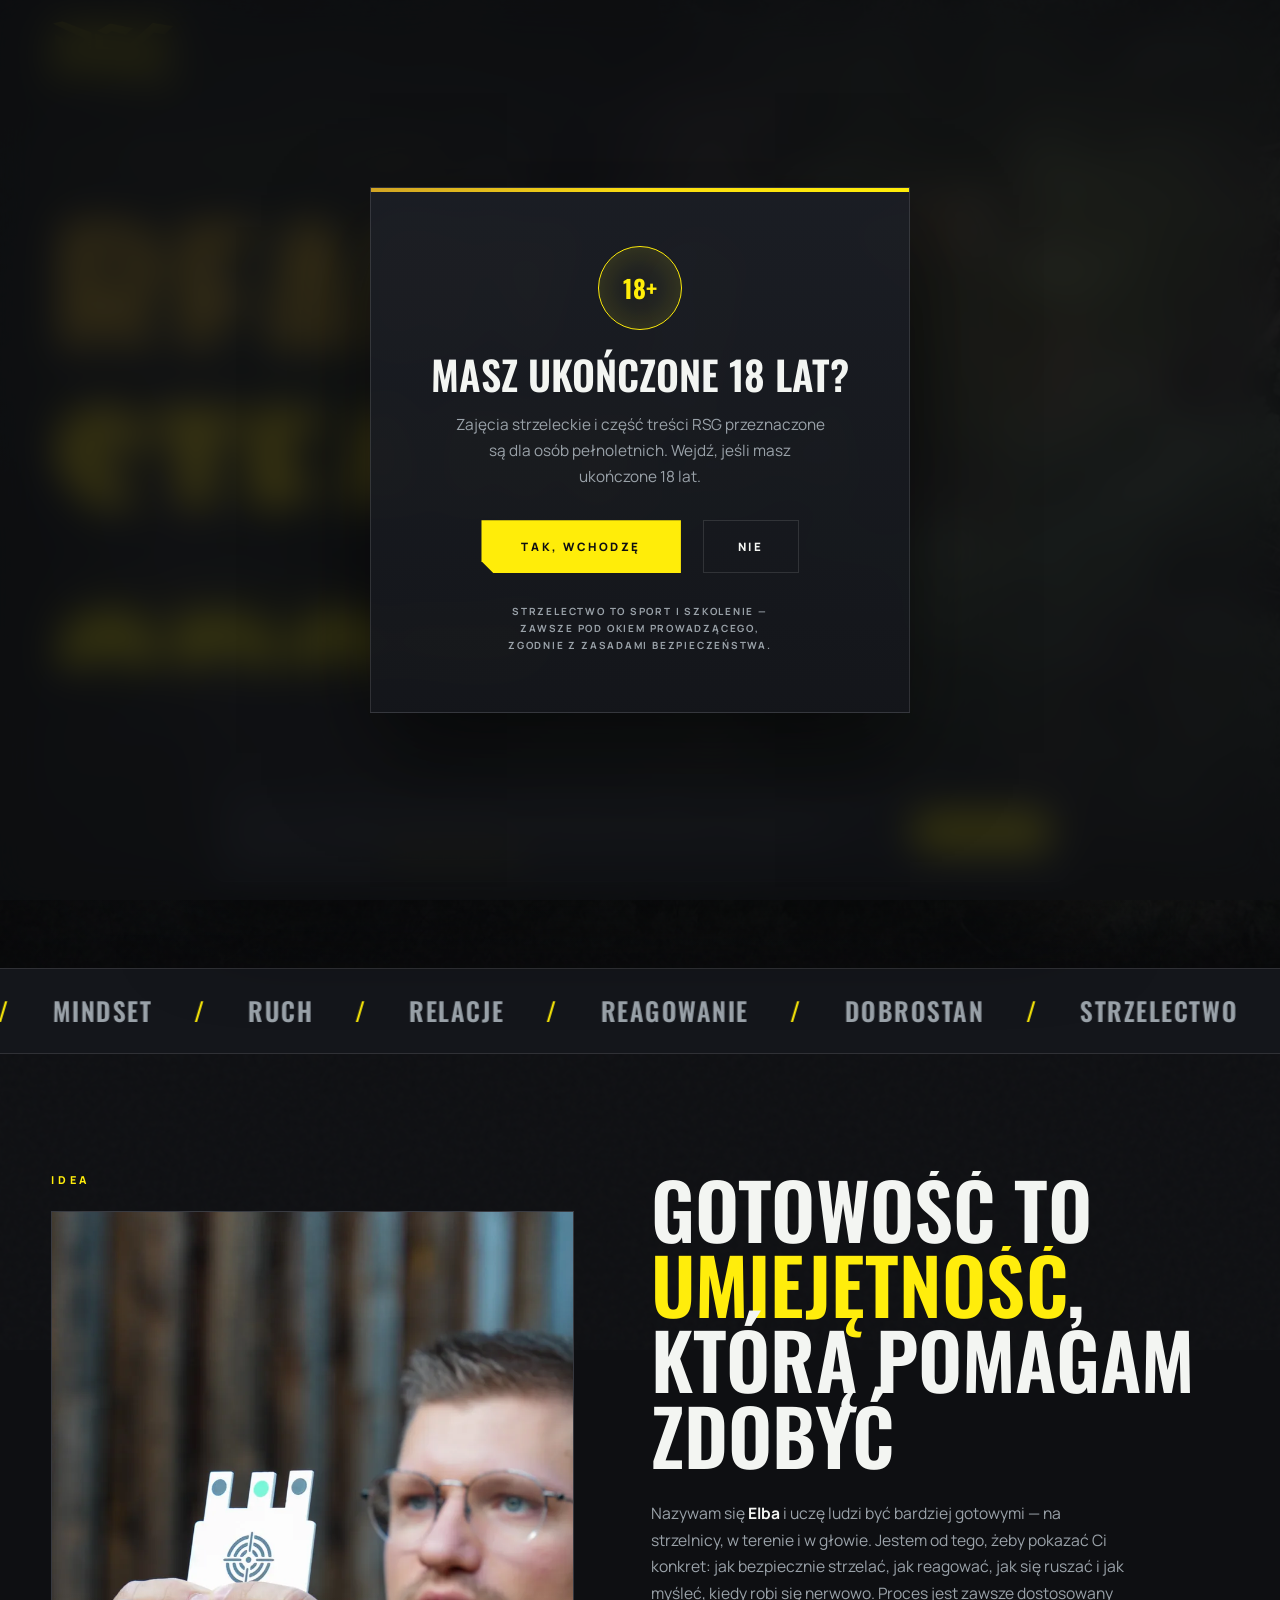
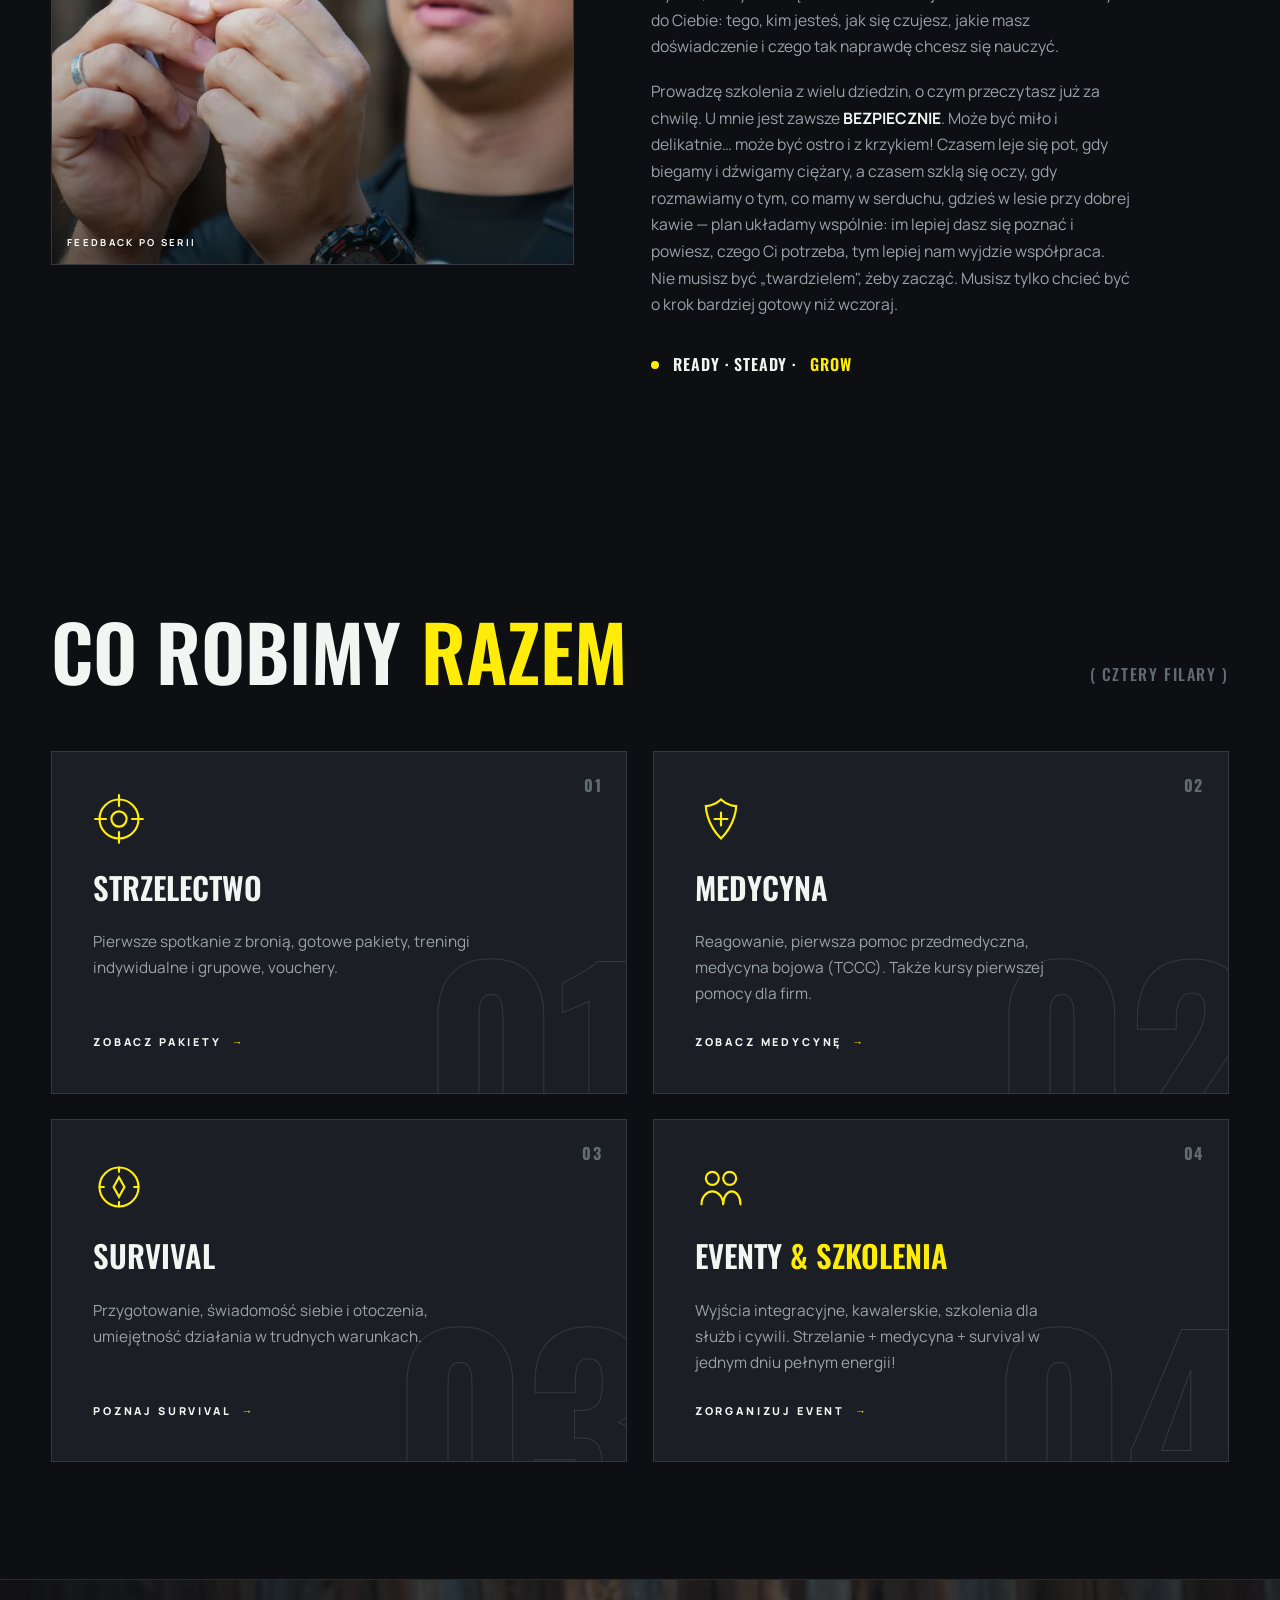
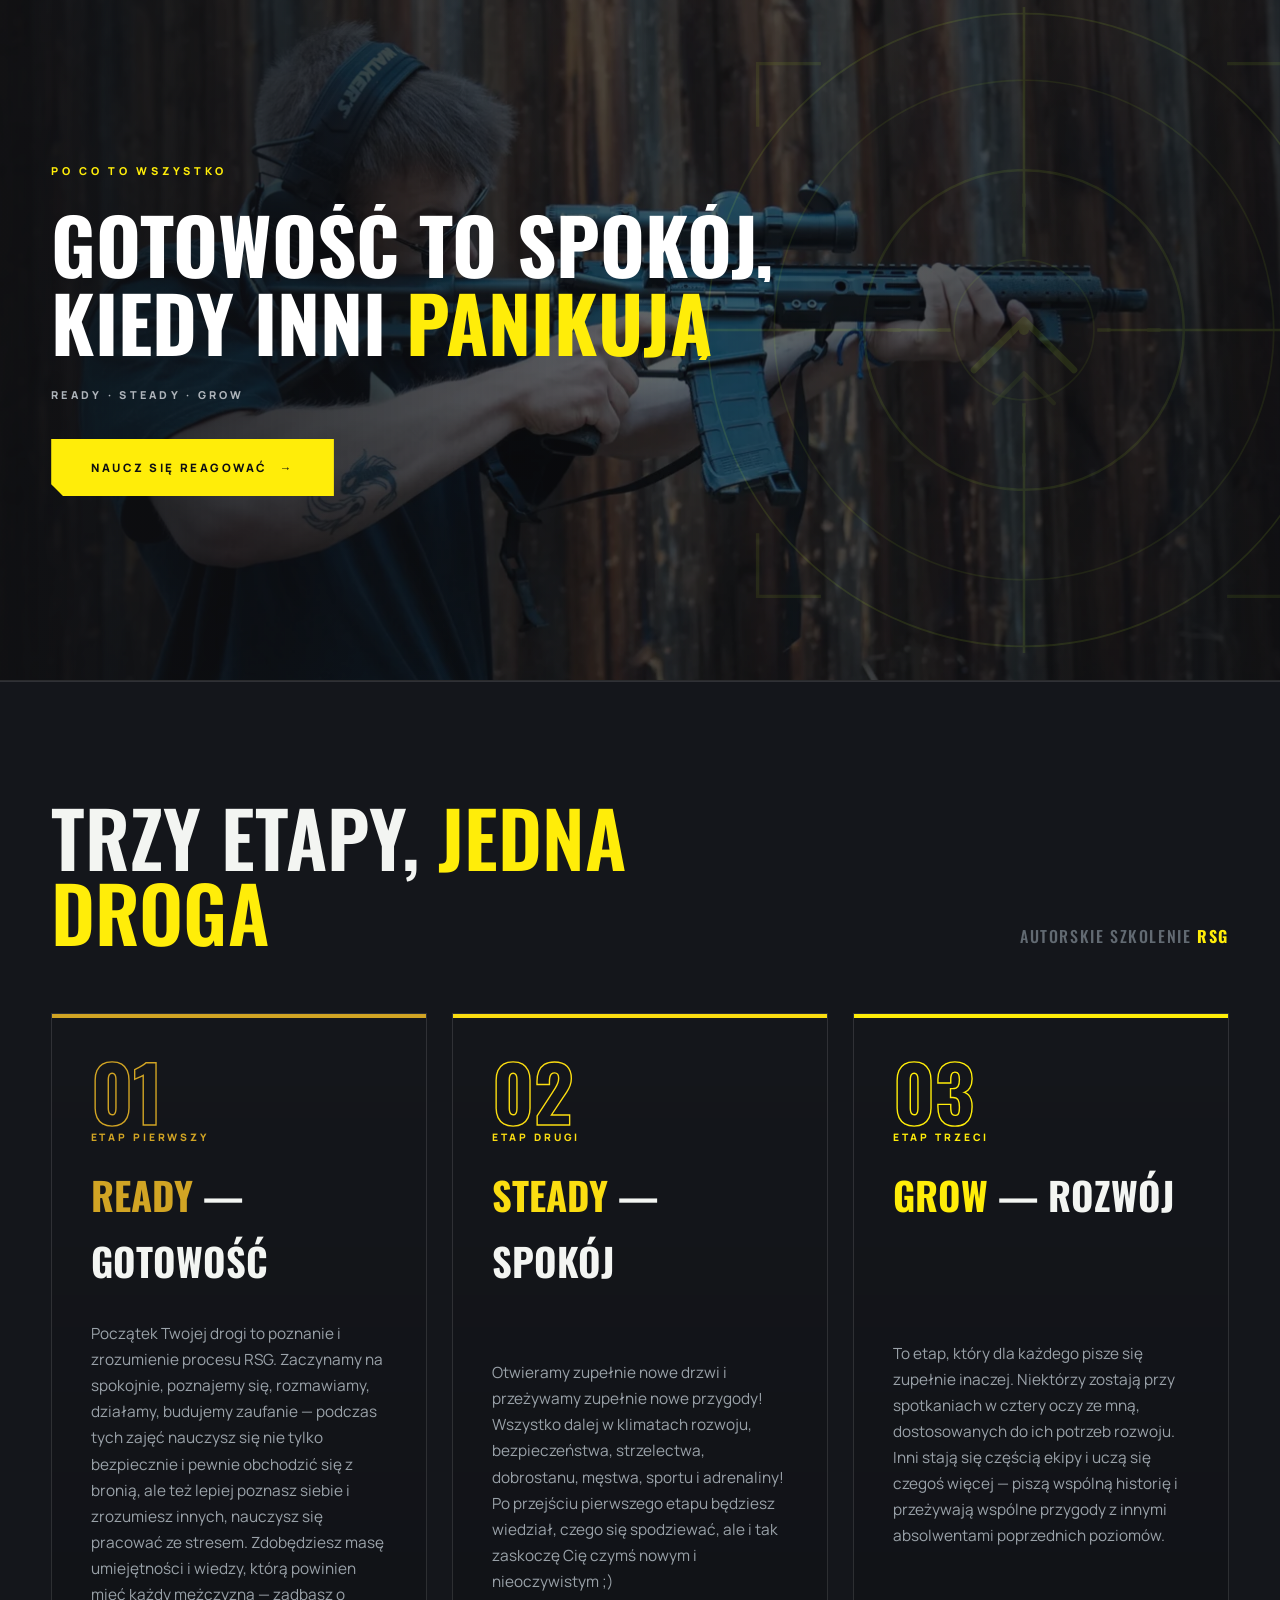
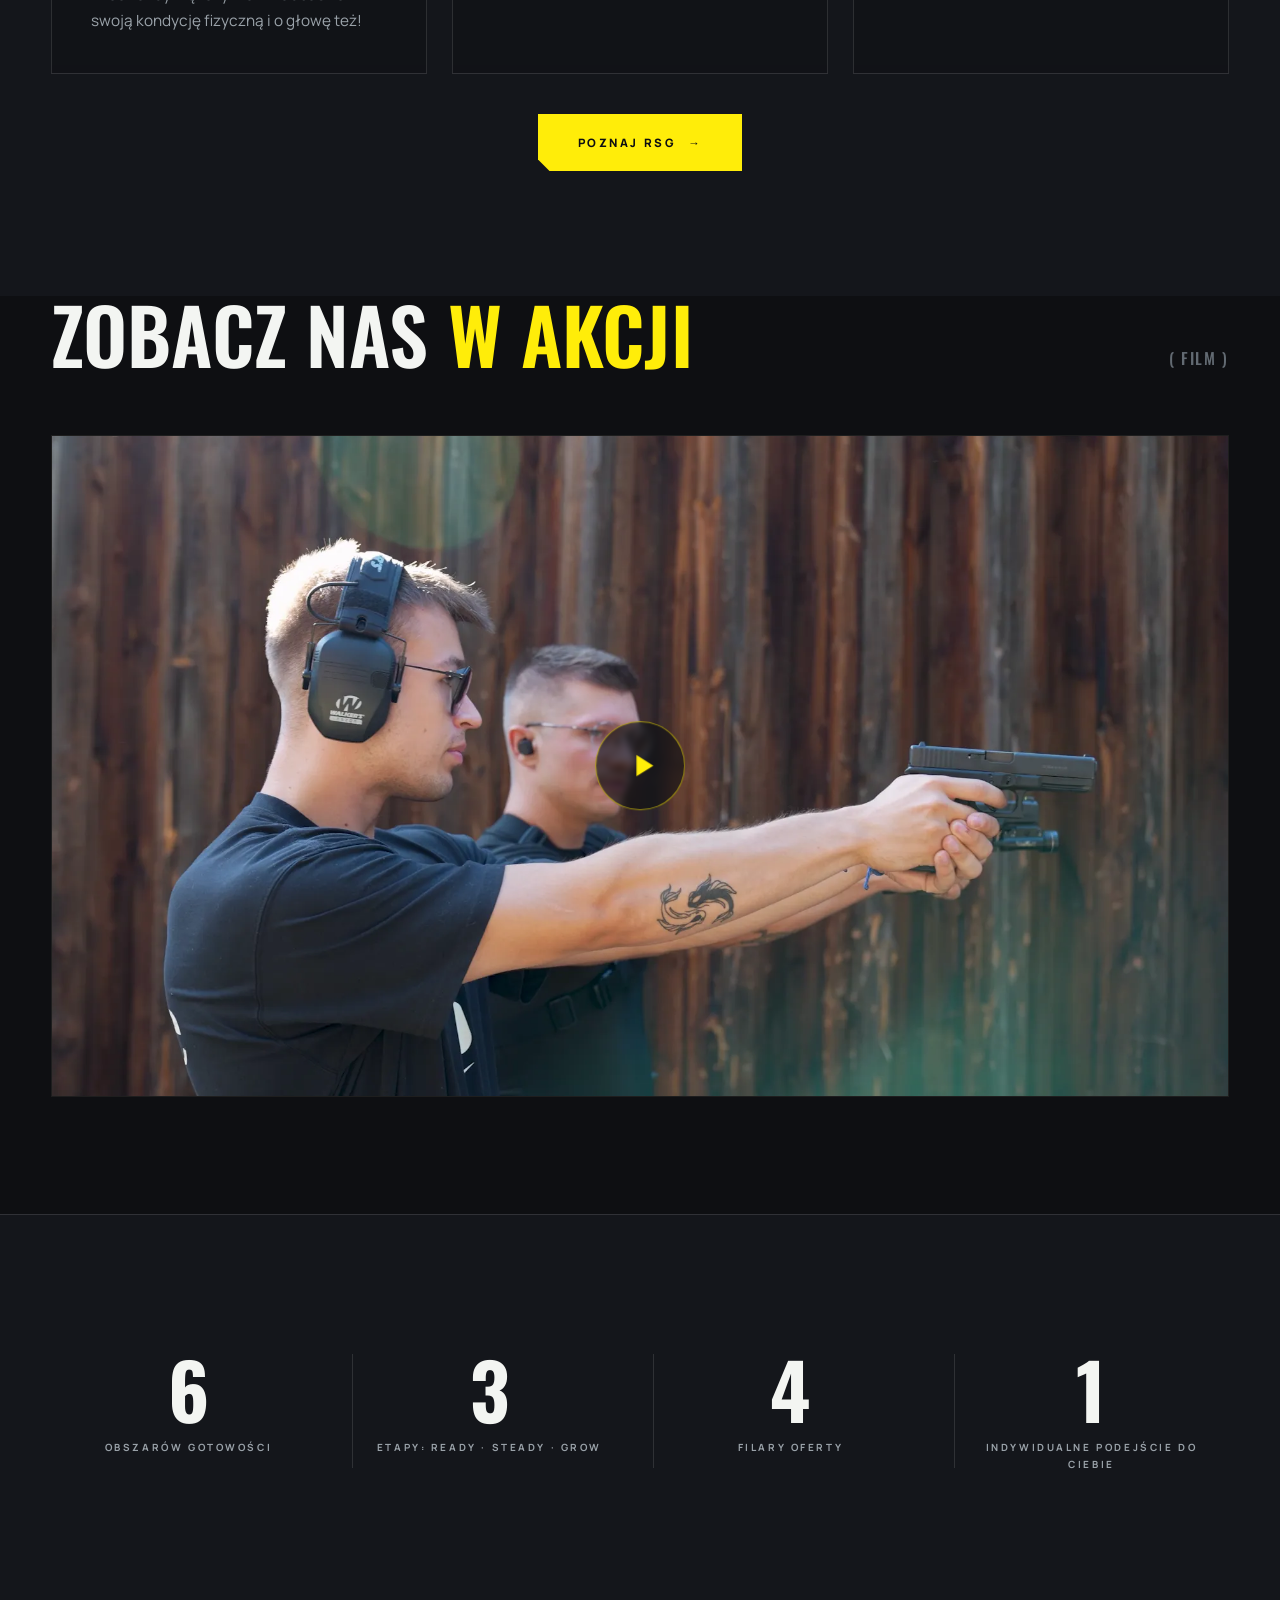
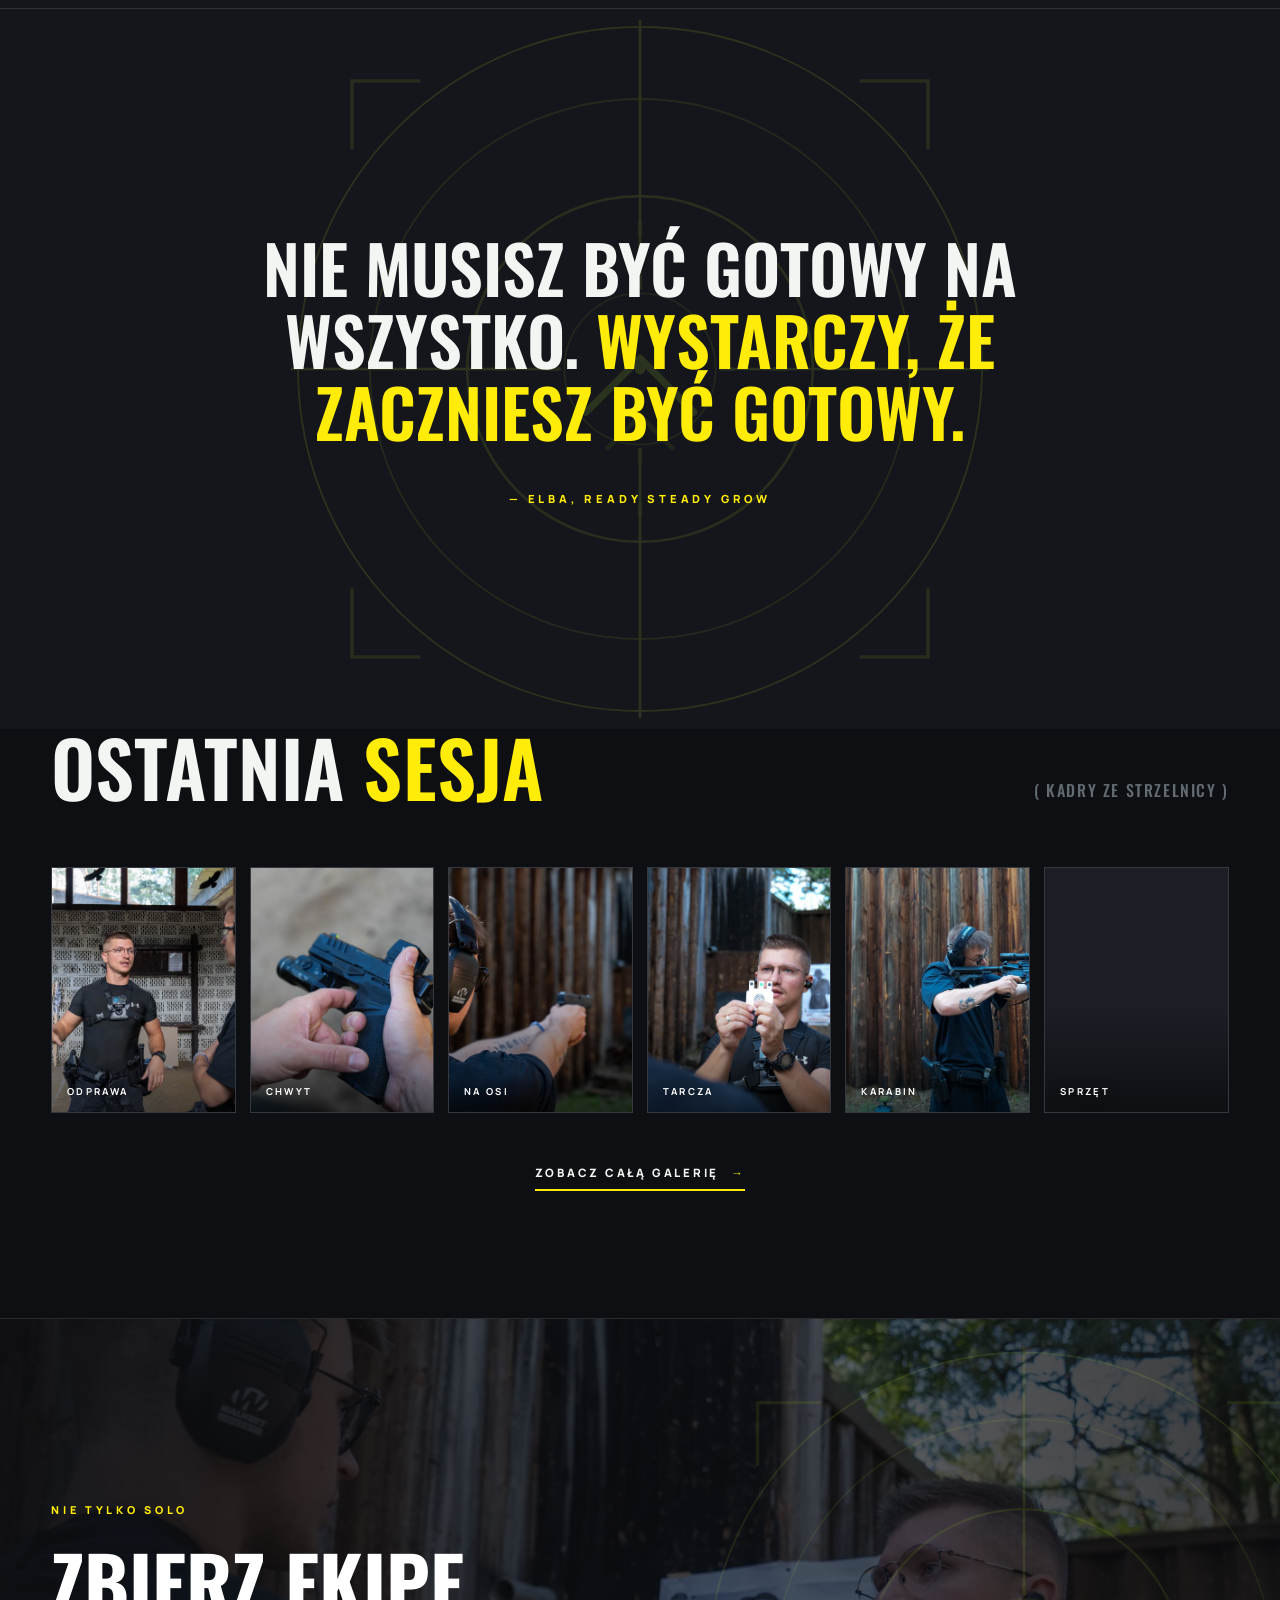
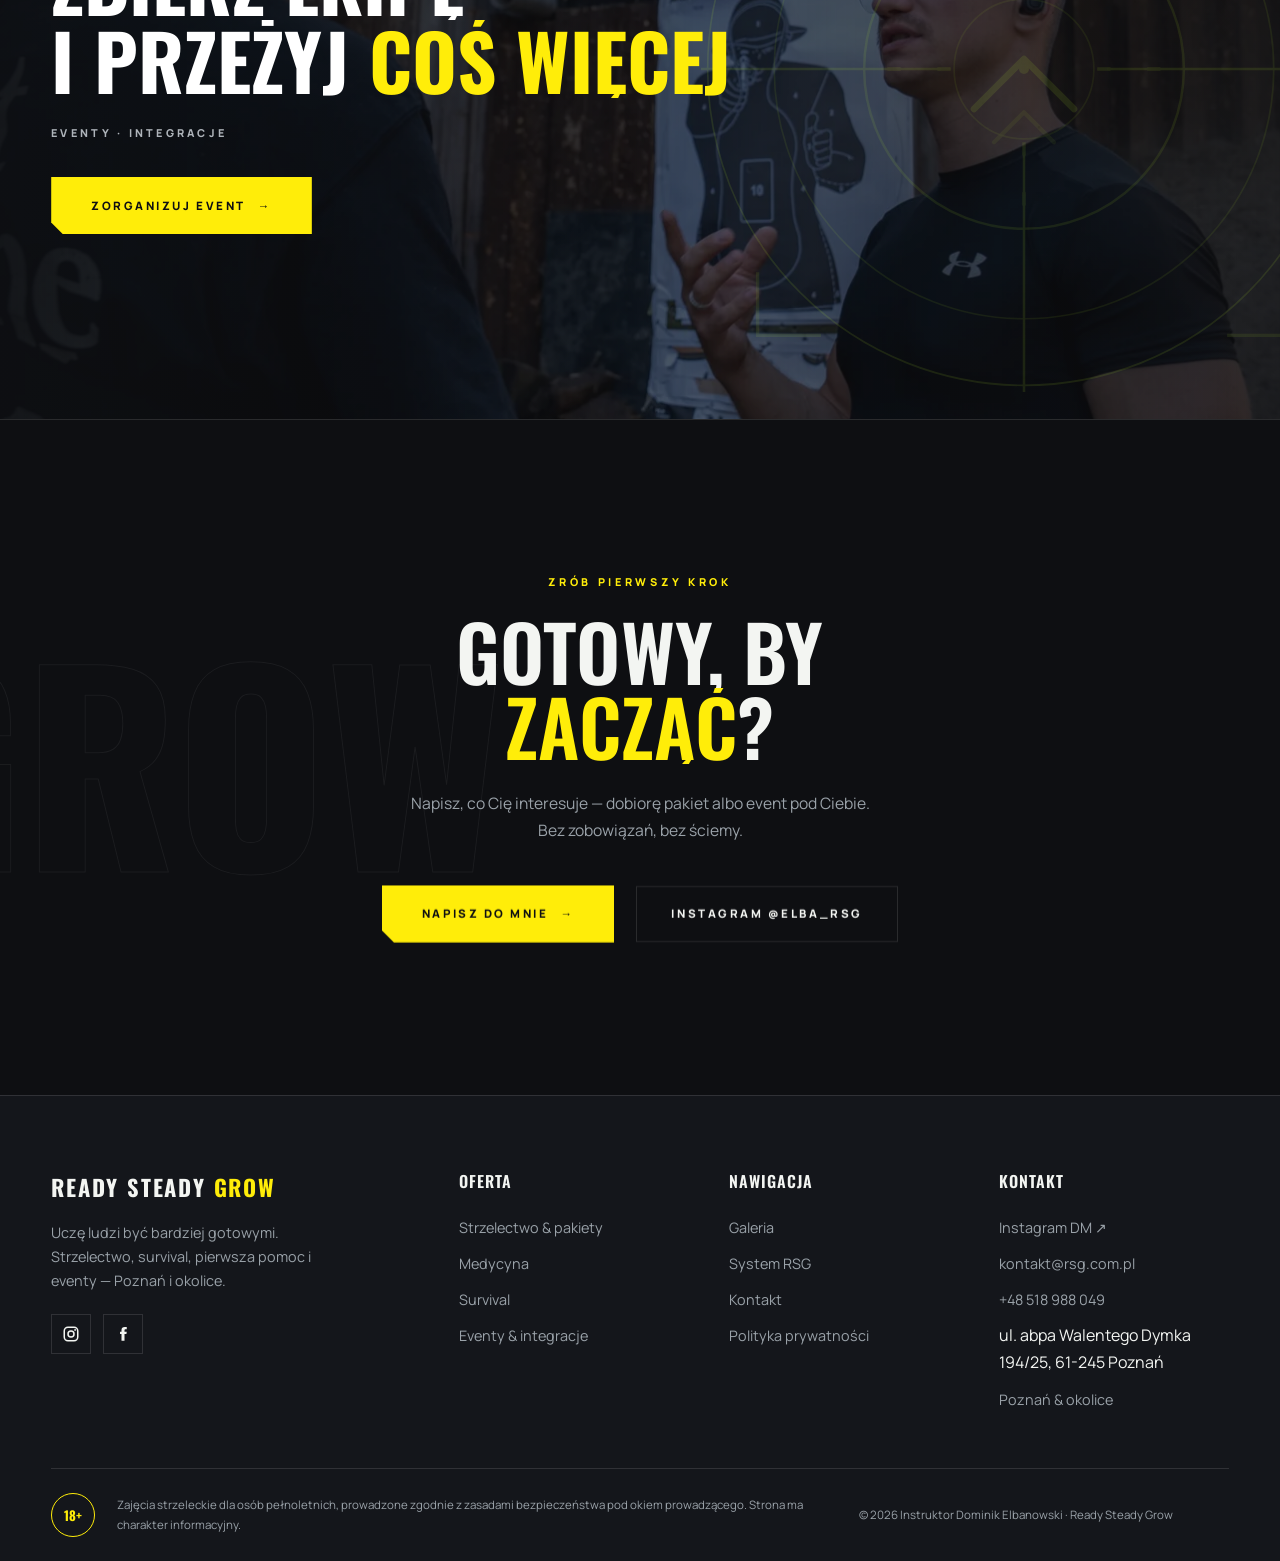
==== commit a2920753: "Hero: pełny film z dźwiękiem (50% po pierwszej interakcji), wersja mobilna, przycisk wyciszania; fal" ====
--- a/index.html
+++ b/index.html
@@ -80,6 +80,7 @@
         <video autoplay muted loop playsinline preload="auto" disablepictureinpicture
                poster="media/wideo/rsg-hero-plakat.webp"
                aria-label="Ujęcie z drona nad strzelnicą — Ready Steady Grow">
+          <source src="media/wideo/rsg-hero-full.mp4" type="video/mp4">
           <source src="media/wideo/rsg-hero.mp4" type="video/mp4">
           <img src="media/foto/DSC06959.webp" alt="Trening strzelecki na osi — Ready Steady Grow, Poznań" width="1920" height="1081">
         </video>
@@ -96,6 +97,11 @@
           <path d="M110 66v14M110 140v14M66 110h14M140 110h14" stroke-width="2"/>
         </svg>
       </div>
+      <button class="hero-sound" type="button" aria-pressed="false" aria-label="Włącz dźwięk filmu" hidden>
+        <svg class="hero-sound__on" viewBox="0 0 24 24" fill="none" stroke="currentColor" stroke-width="2" stroke-linecap="round" stroke-linejoin="round" aria-hidden="true"><path d="M4 9v6h4l5 4V5L8 9H4z"/><path d="M16.5 8.5a5 5 0 0 1 0 7M19 6a8.5 8.5 0 0 1 0 12"/></svg>
+        <svg class="hero-sound__off" viewBox="0 0 24 24" fill="none" stroke="currentColor" stroke-width="2" stroke-linecap="round" stroke-linejoin="round" aria-hidden="true"><path d="M4 9v6h4l5 4V5L8 9H4z"/><path d="M17 9l5 6M22 9l-5 6"/></svg>
+        <span class="hero-sound__txt">Dźwięk</span>
+      </button>
       <div class="hero-cine__inner">
         <div class="hero__kicker">
           <span class="tick"></span>
--- a/css/style.css
+++ b/css/style.css
@@ -783,3 +783,13 @@
 .photo-strip--4 { grid-template-columns: repeat(4, 1fr); }
 .photo-strip--4 .shot { aspect-ratio: 3 / 4; }
 @media (max-width: 900px) { .photo-strip--4 { grid-template-columns: repeat(2, 1fr); } }
+
+/* Hero: przycisk dźwięku */
+.hero-sound { position: absolute; right: clamp(16px, 4vw, 56px); bottom: clamp(20px, 5vh, 56px); z-index: 6; display: inline-flex; align-items: center; gap: 10px; padding: 11px 16px; background: rgba(14,15,18,.55); color: var(--ink); border: 1px solid rgba(255,237,9,.55); font: inherit; font-size: .72rem; letter-spacing: .18em; text-transform: uppercase; cursor: pointer; -webkit-backdrop-filter: blur(6px); backdrop-filter: blur(6px); transition: background .25s, border-color .25s, color .25s; }
+.hero-sound[hidden] { display: none; }
+.hero-sound:hover, .hero-sound:focus-visible { background: rgba(255,237,9,.14); border-color: var(--accent); color: var(--accent); outline: none; }
+.hero-sound svg { width: 20px; height: 20px; flex: none; }
+.hero-sound .hero-sound__on { display: none; }
+.hero-sound[aria-pressed="true"] .hero-sound__on { display: block; }
+.hero-sound[aria-pressed="true"] .hero-sound__off { display: none; }
+@media (max-width: 600px) { .hero-sound__txt { display: none; } .hero-sound { padding: 11px; } }
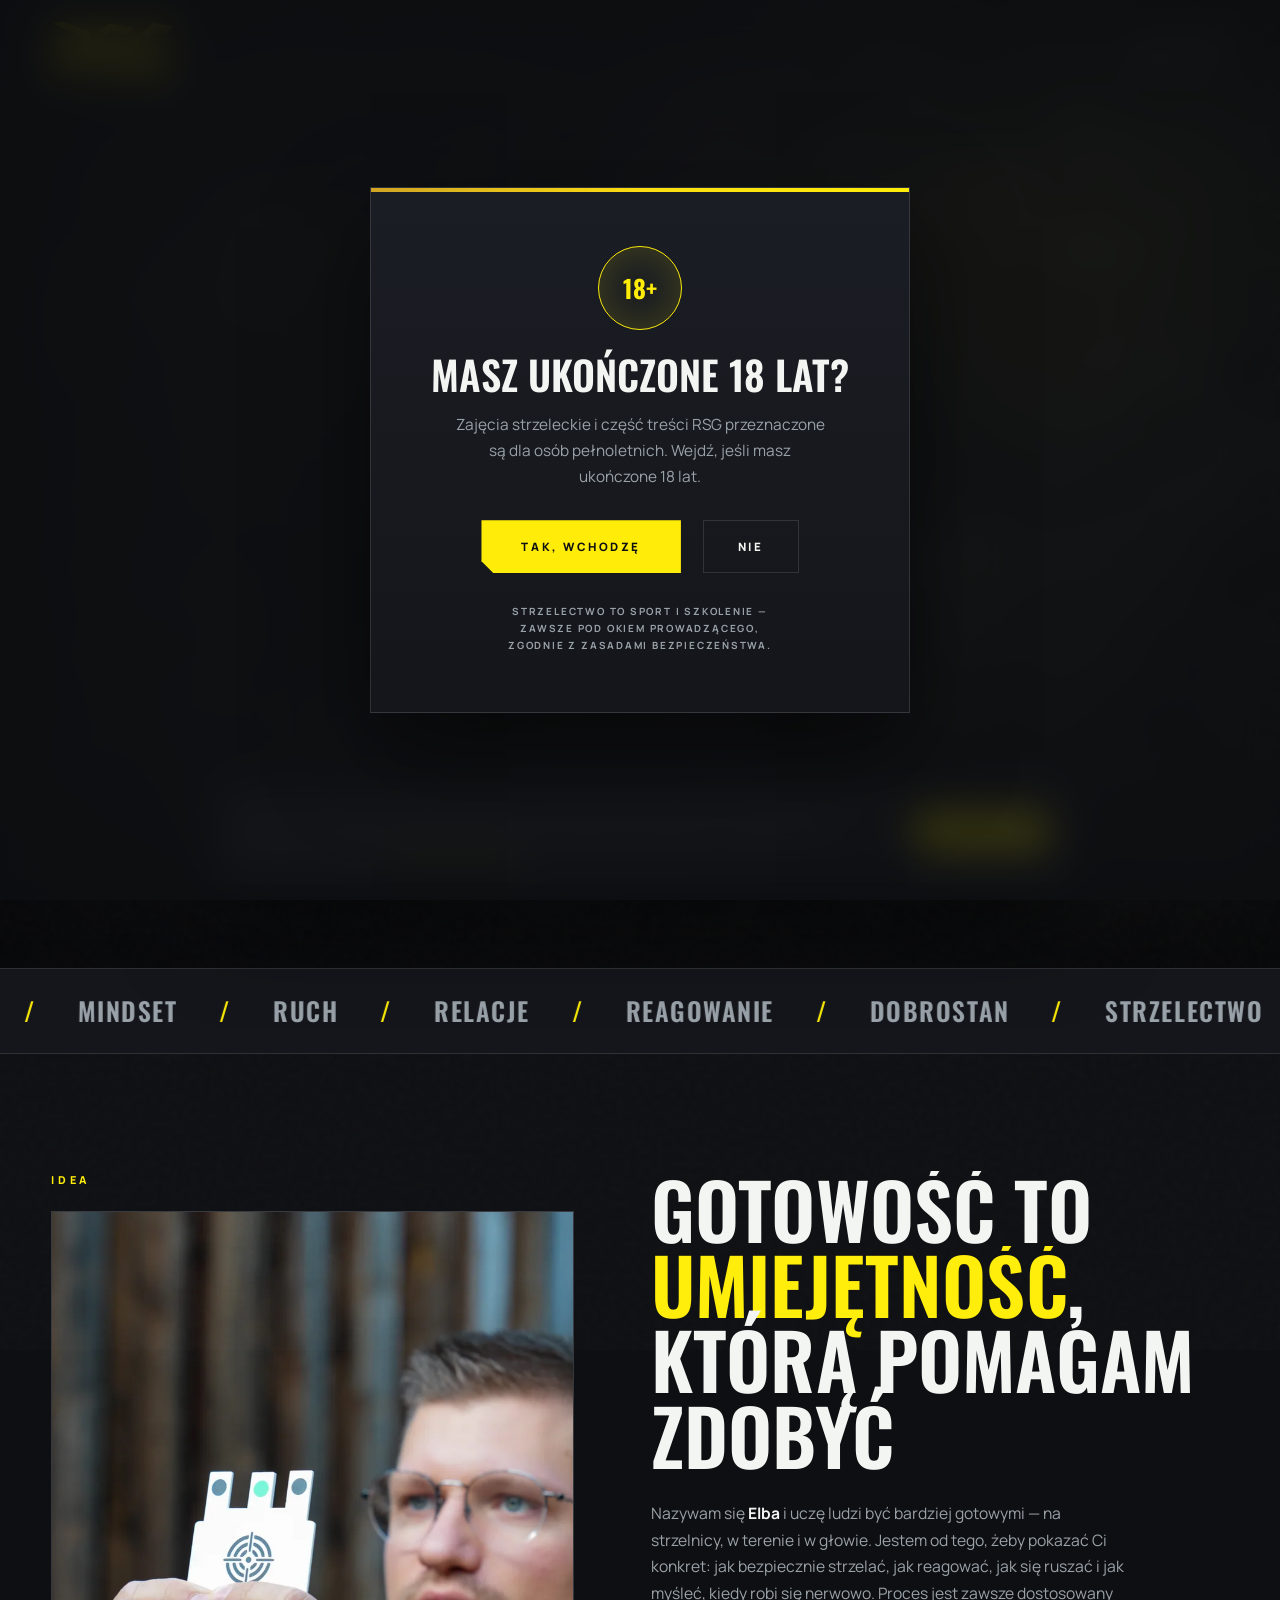
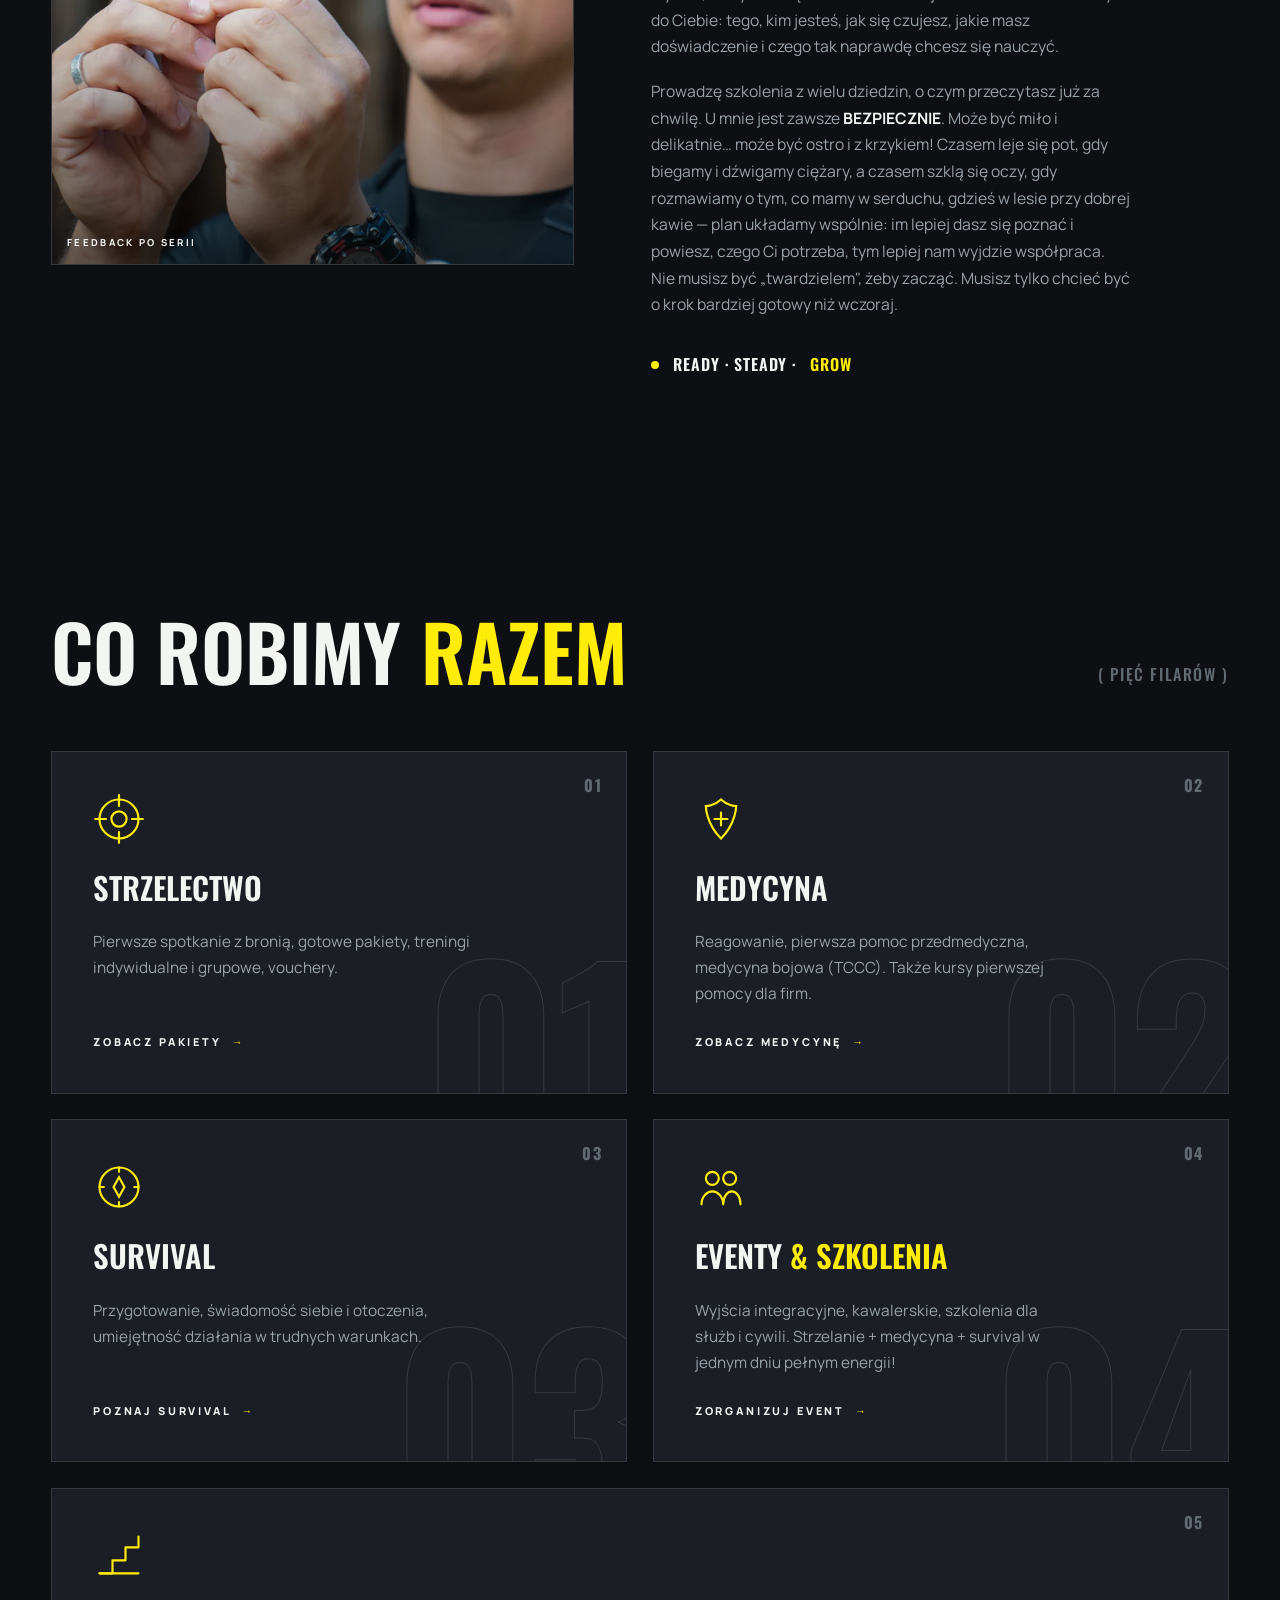
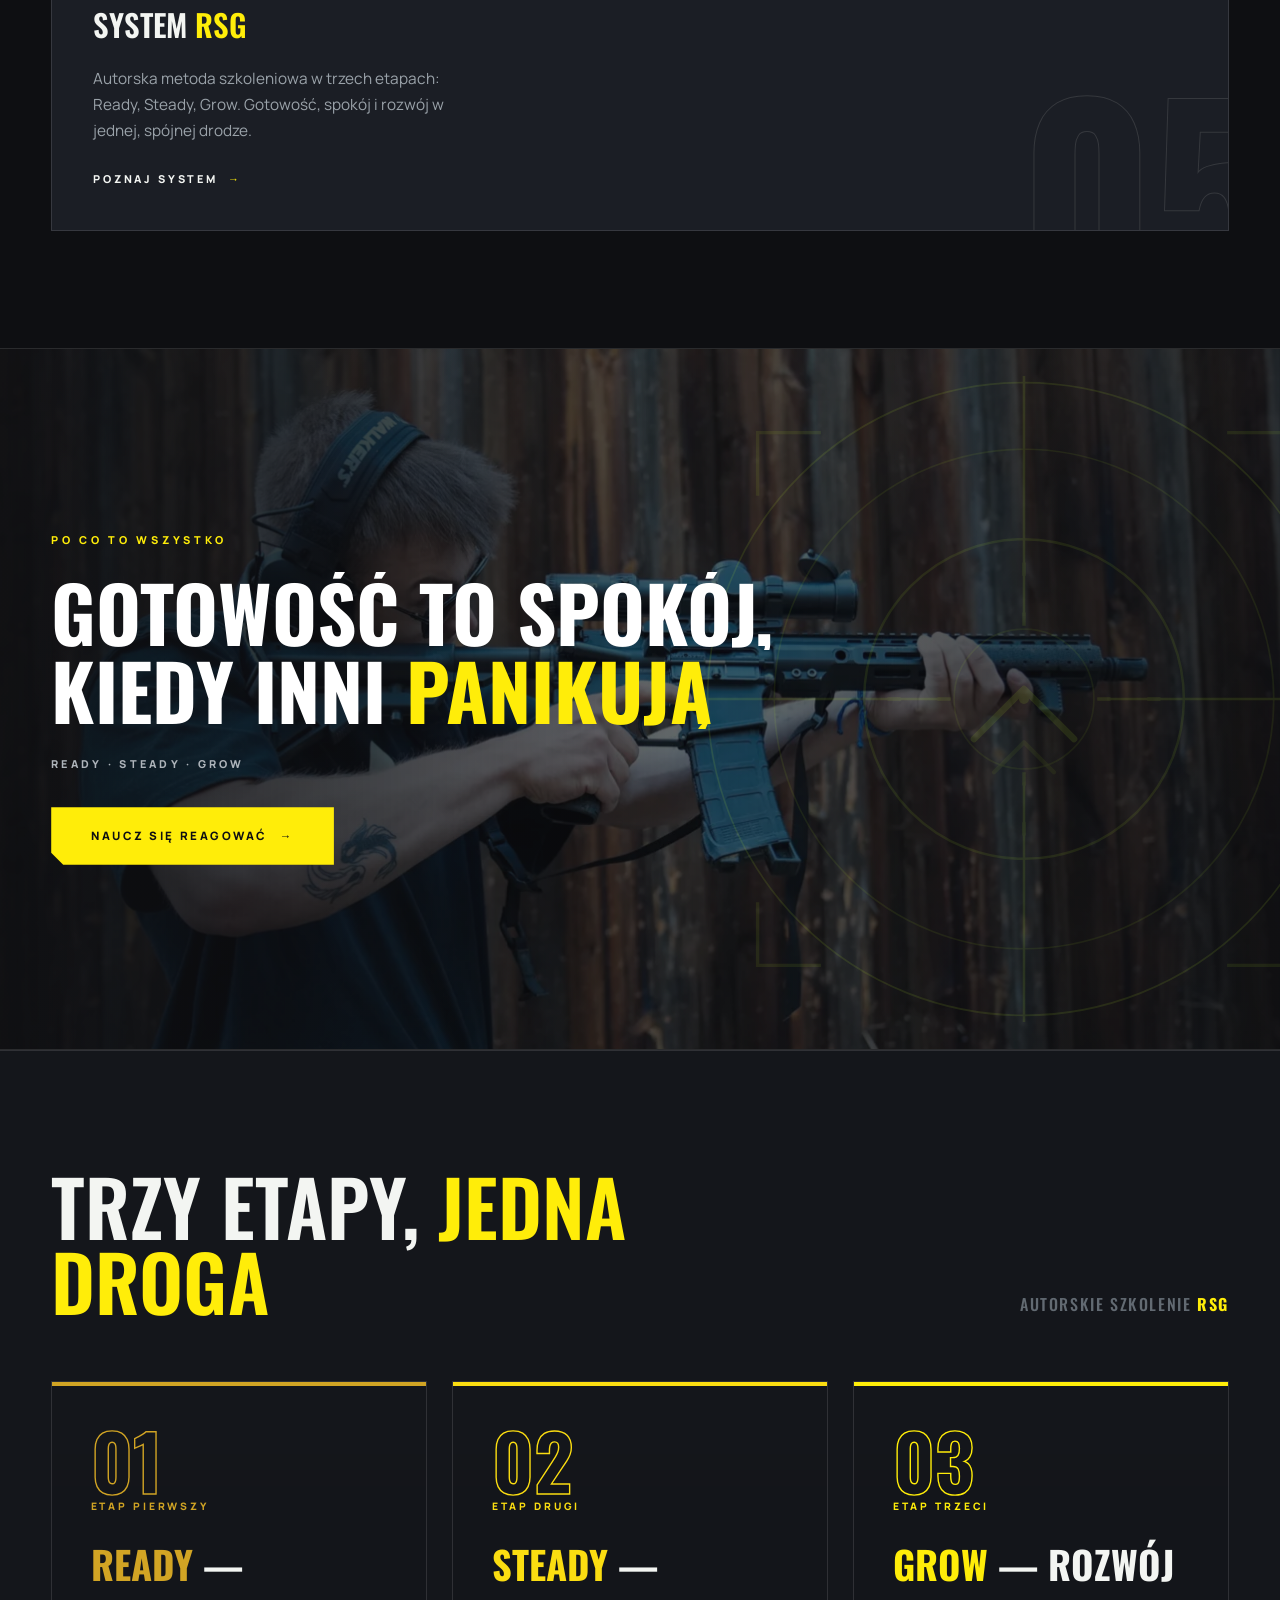
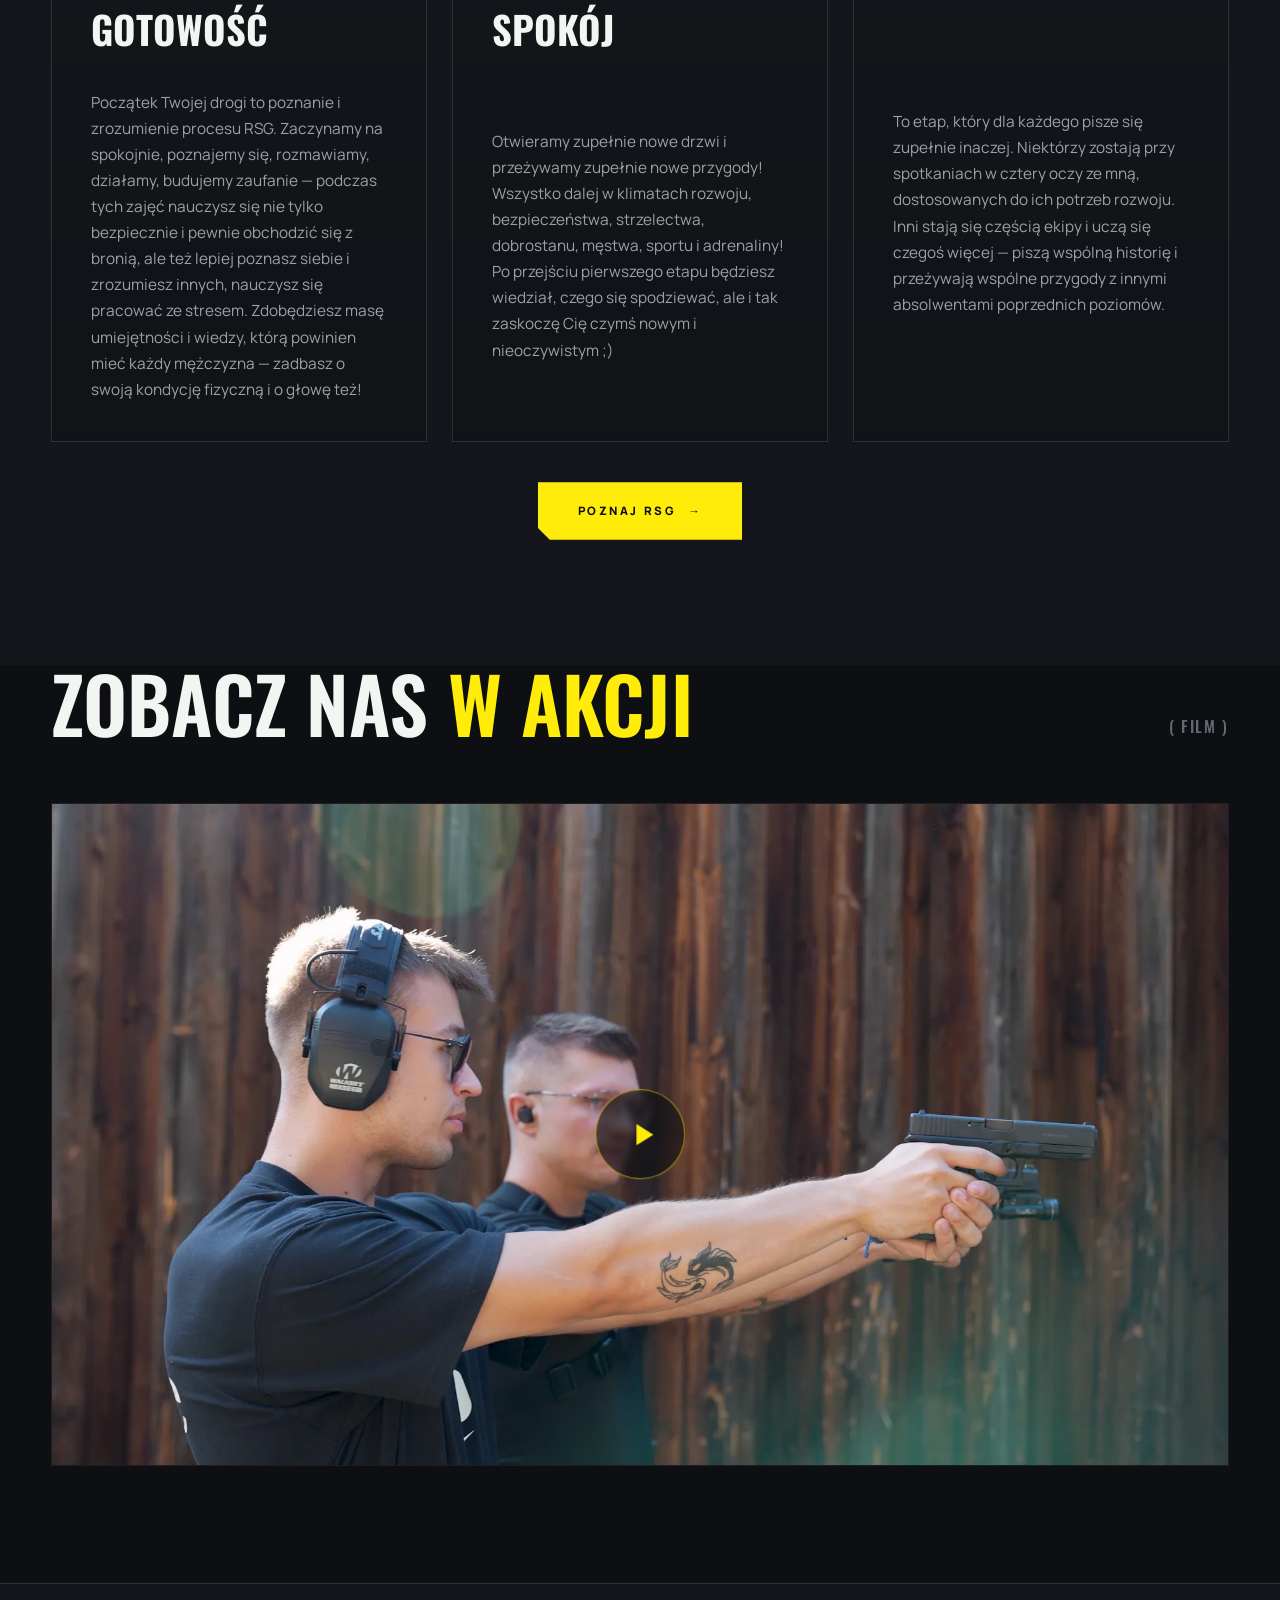
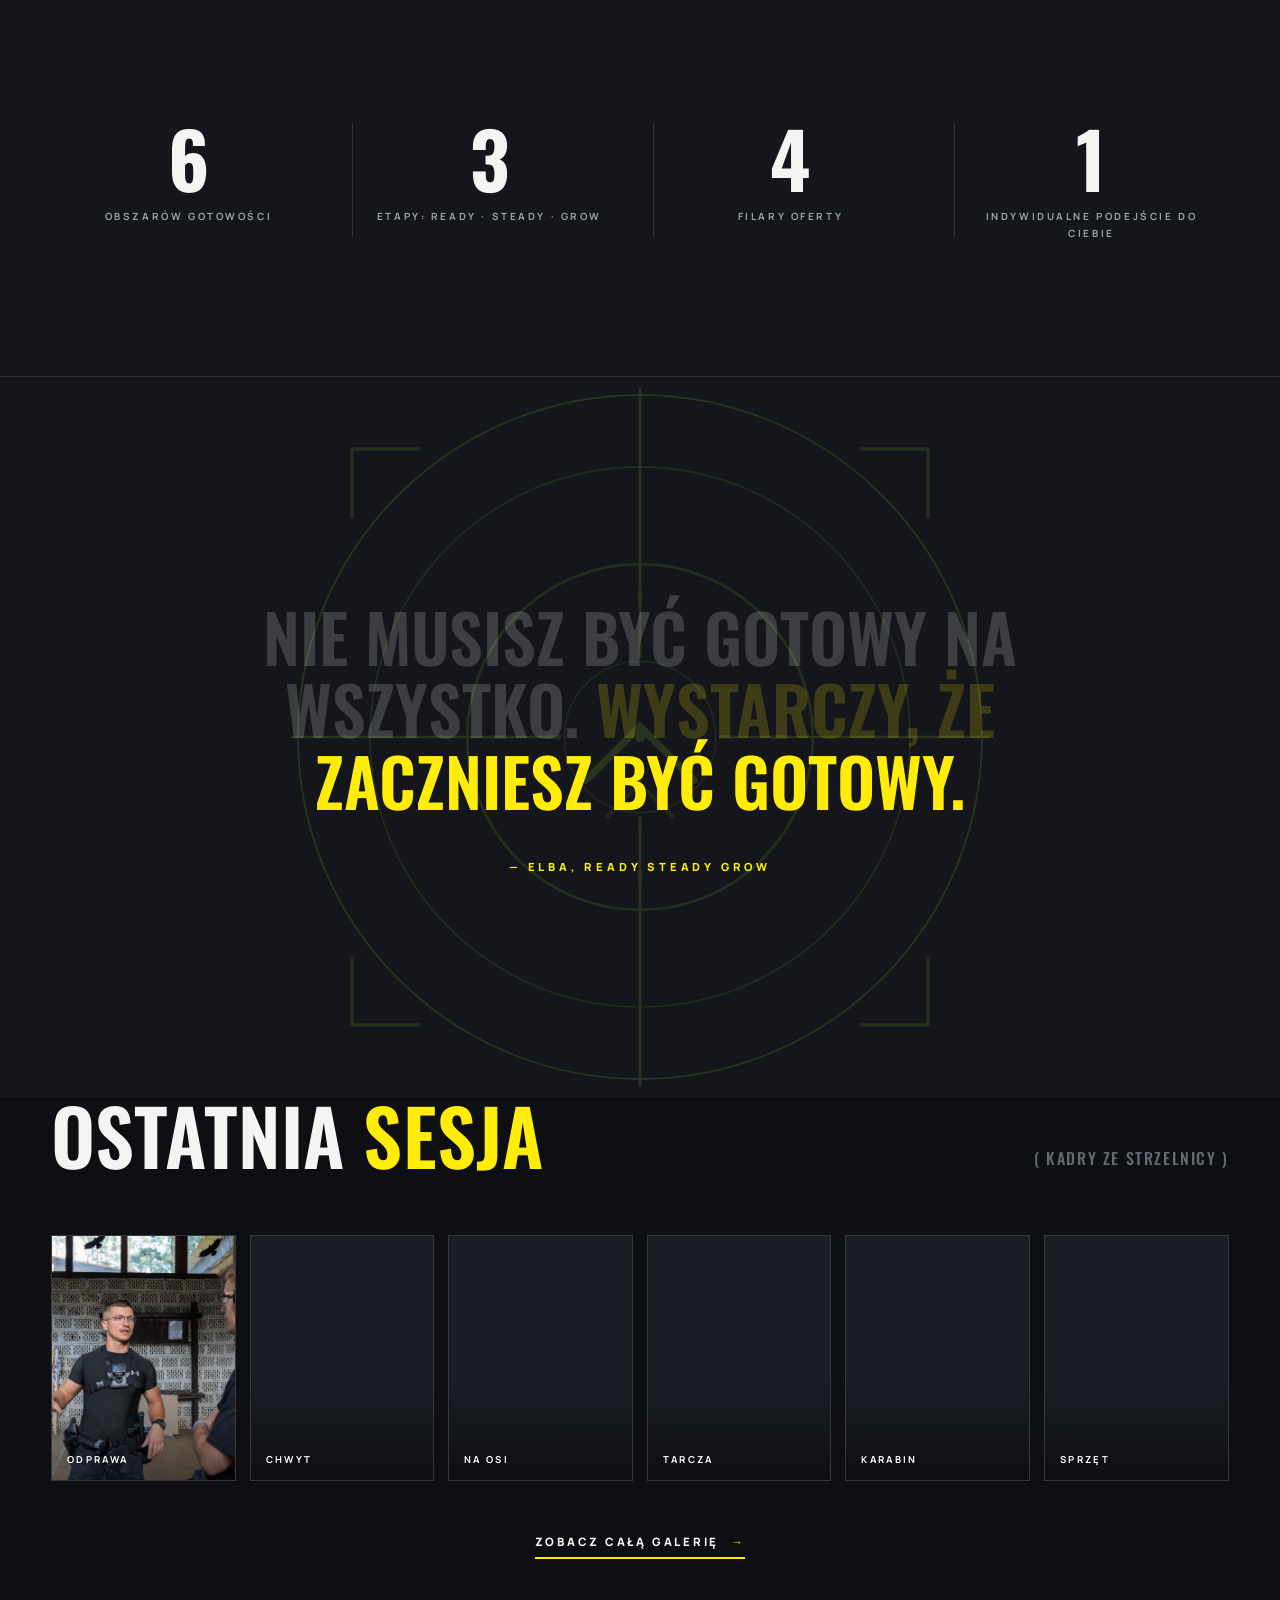
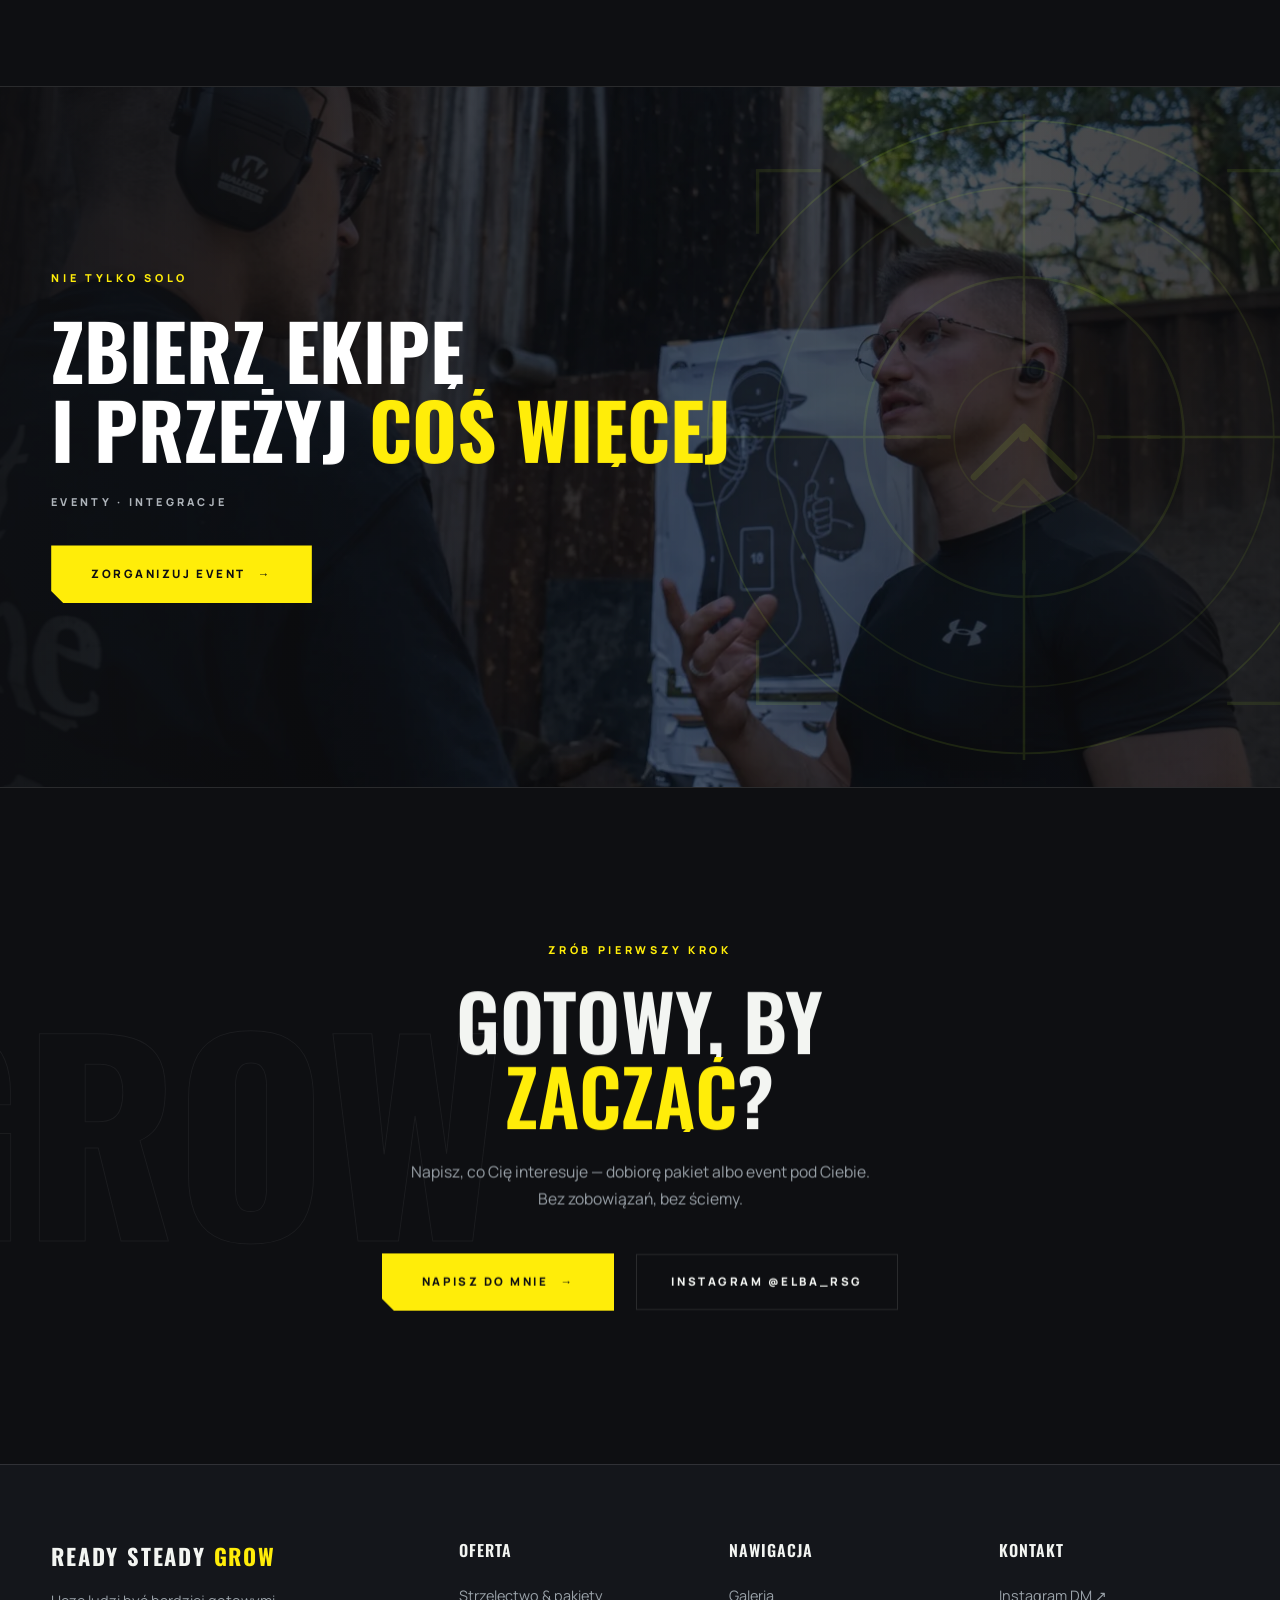
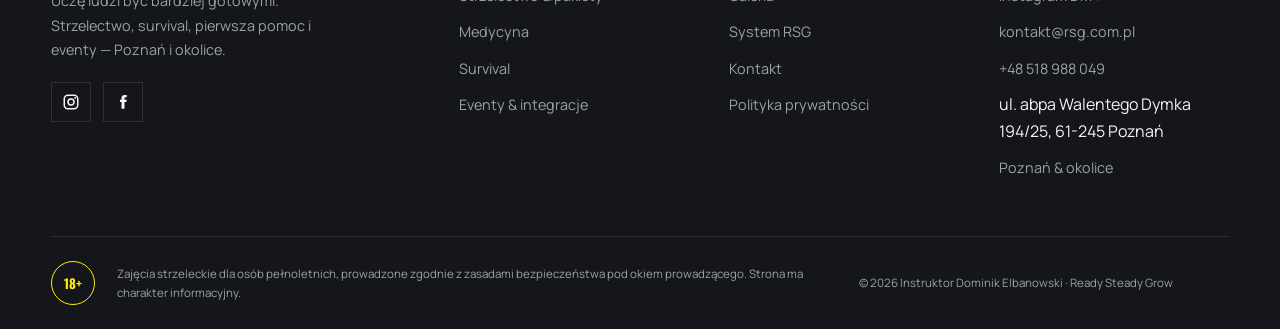
==== commit b85c7f00: "Strona główna: System RSG jako piąty filar w sekcji „Co robimy razem” Co-Authored-By: Claude Sonnet " ====
--- a/index.html
+++ b/index.html
@@ -159,7 +159,7 @@
       <div class="wrap">
         <div class="sec-head">
           <h2 class="display"><span class="rline"><span class="rline-in">Co robimy <em>razem</em></span></span></h2>
-          <span class="sec-idx">( cztery filary )</span>
+          <span class="sec-idx">( pięć filarów )</span>
         </div>
         <div class="pillars__grid">
           <a class="pillar" href="oferta.html">
@@ -194,6 +194,14 @@
             <span class="pillar__go">Zorganizuj event <span class="arr">→</span></span>
             <span class="pillar__bignum" aria-hidden="true">04</span>
           </a>
+          <a class="pillar" href="system-rsg.html" style="grid-column:1/-1">
+            <span class="pillar__num">05</span>
+            <svg class="pillar__ico" viewBox="0 0 48 48" fill="none" stroke="currentColor" stroke-width="2"><path d="M6 40h12V28h12V16h12V6" stroke-linecap="round" stroke-linejoin="round"/><path d="M6 40h36" stroke-linecap="round"/></svg>
+            <h3>System <em>RSG</em></h3>
+            <p>Autorska metoda szkoleniowa w trzech etapach: Ready, Steady, Grow. Gotowość, spokój i rozwój w jednej, spójnej drodze.</p>
+            <span class="pillar__go">Poznaj system <span class="arr">→</span></span>
+            <span class="pillar__bignum" aria-hidden="true">05</span>
+          </a>
           </div>
       </div>
     </section>
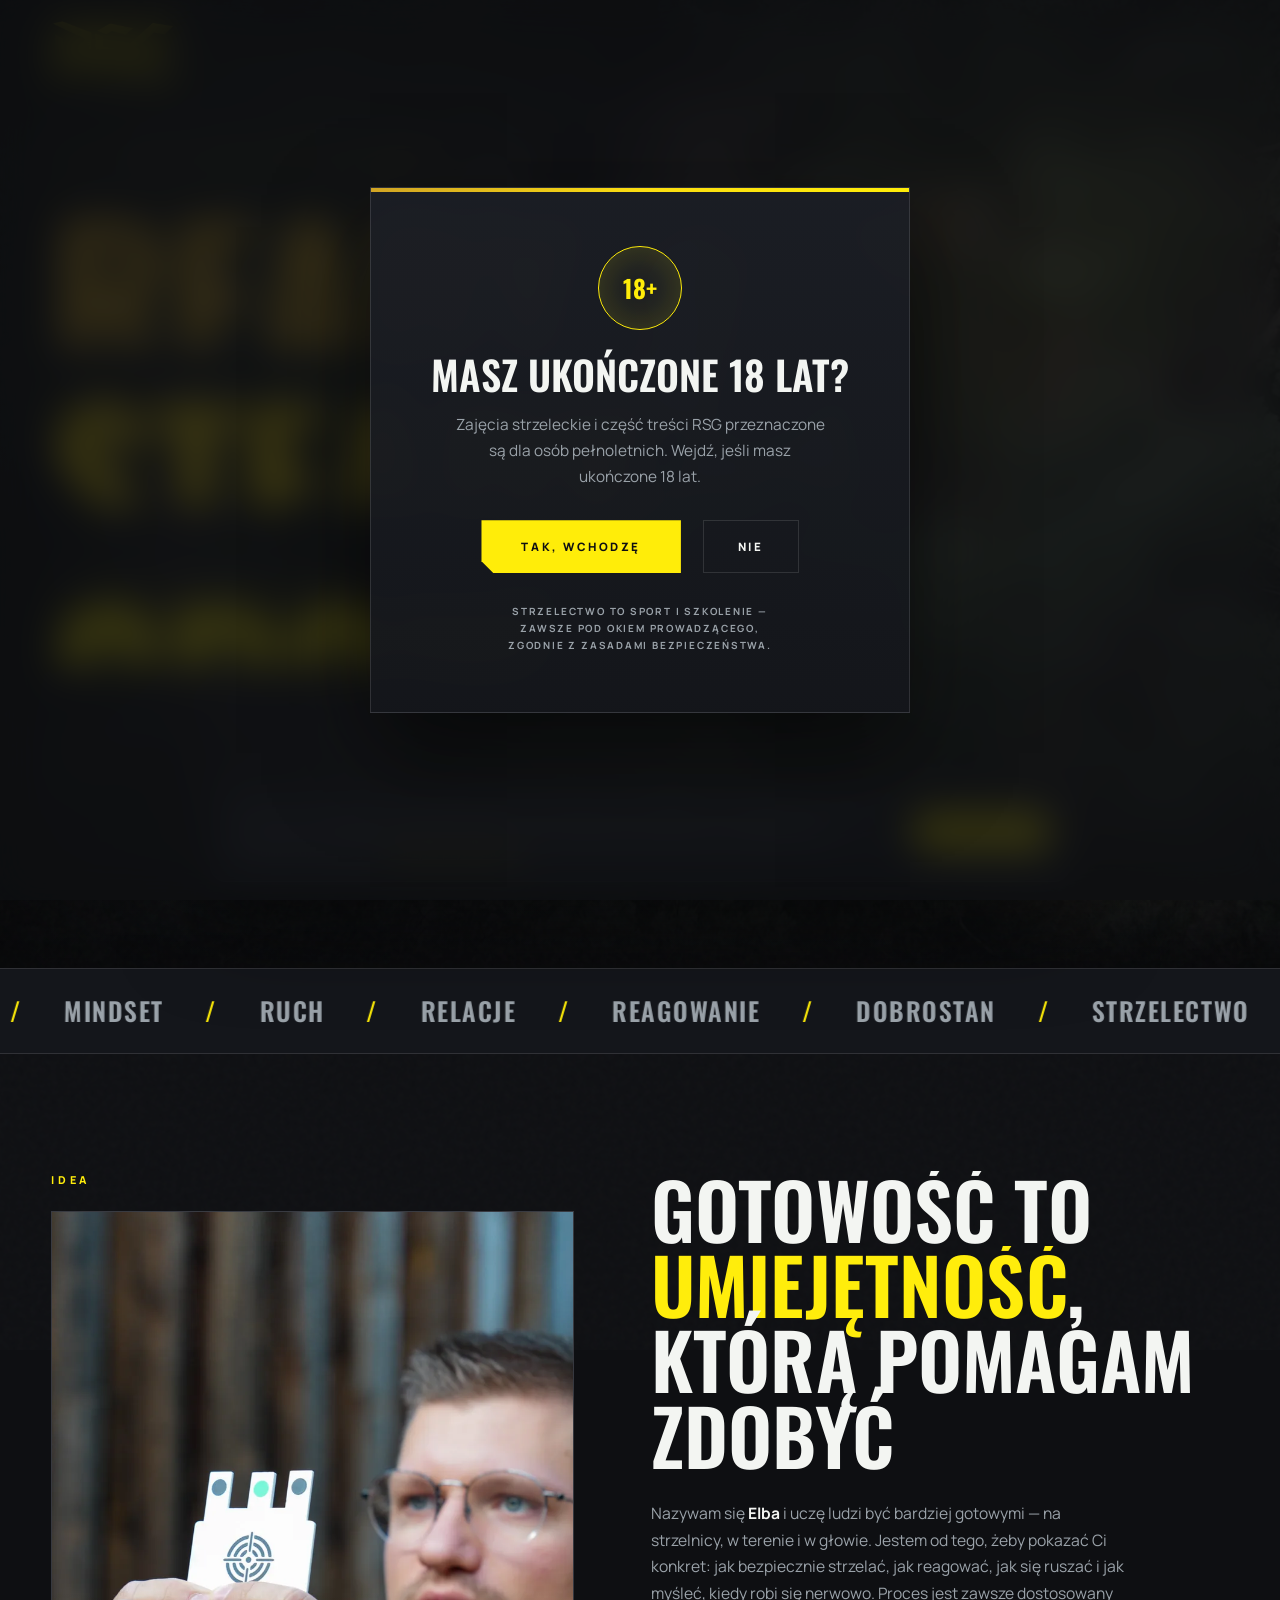
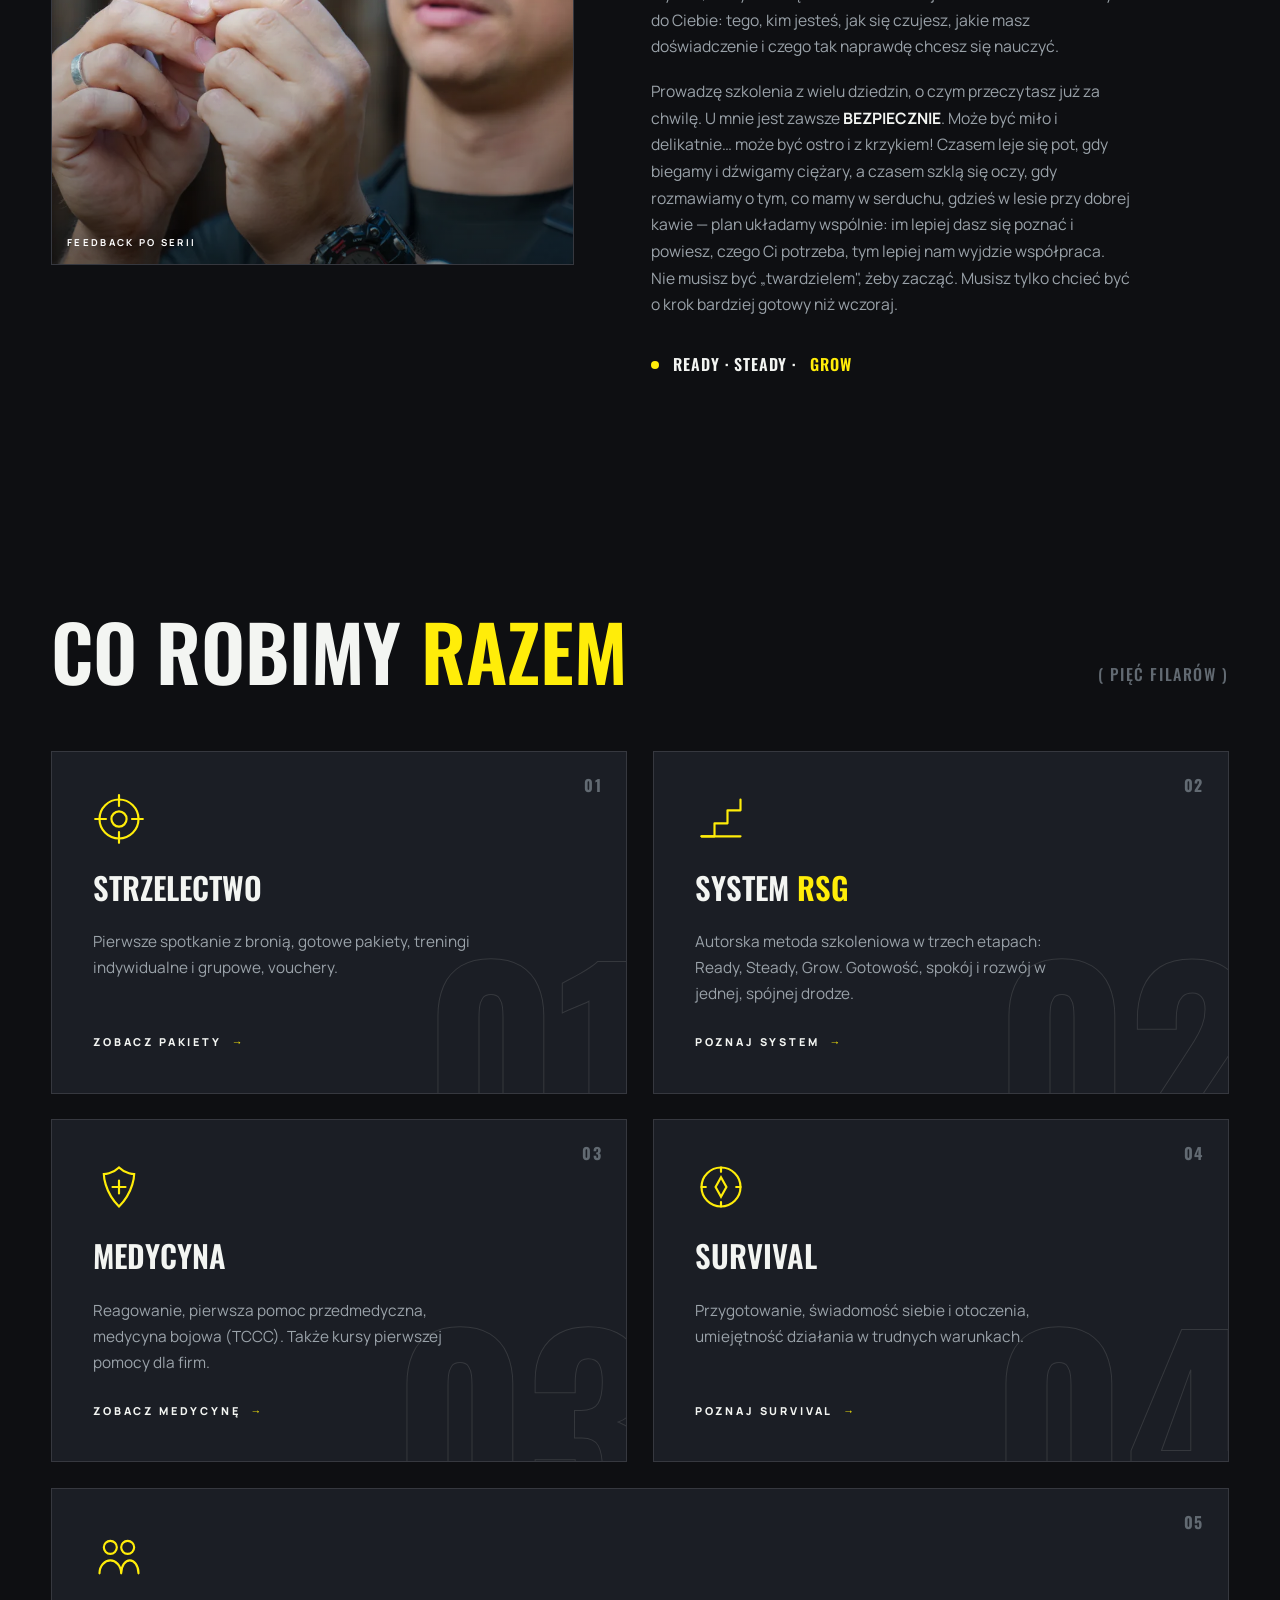
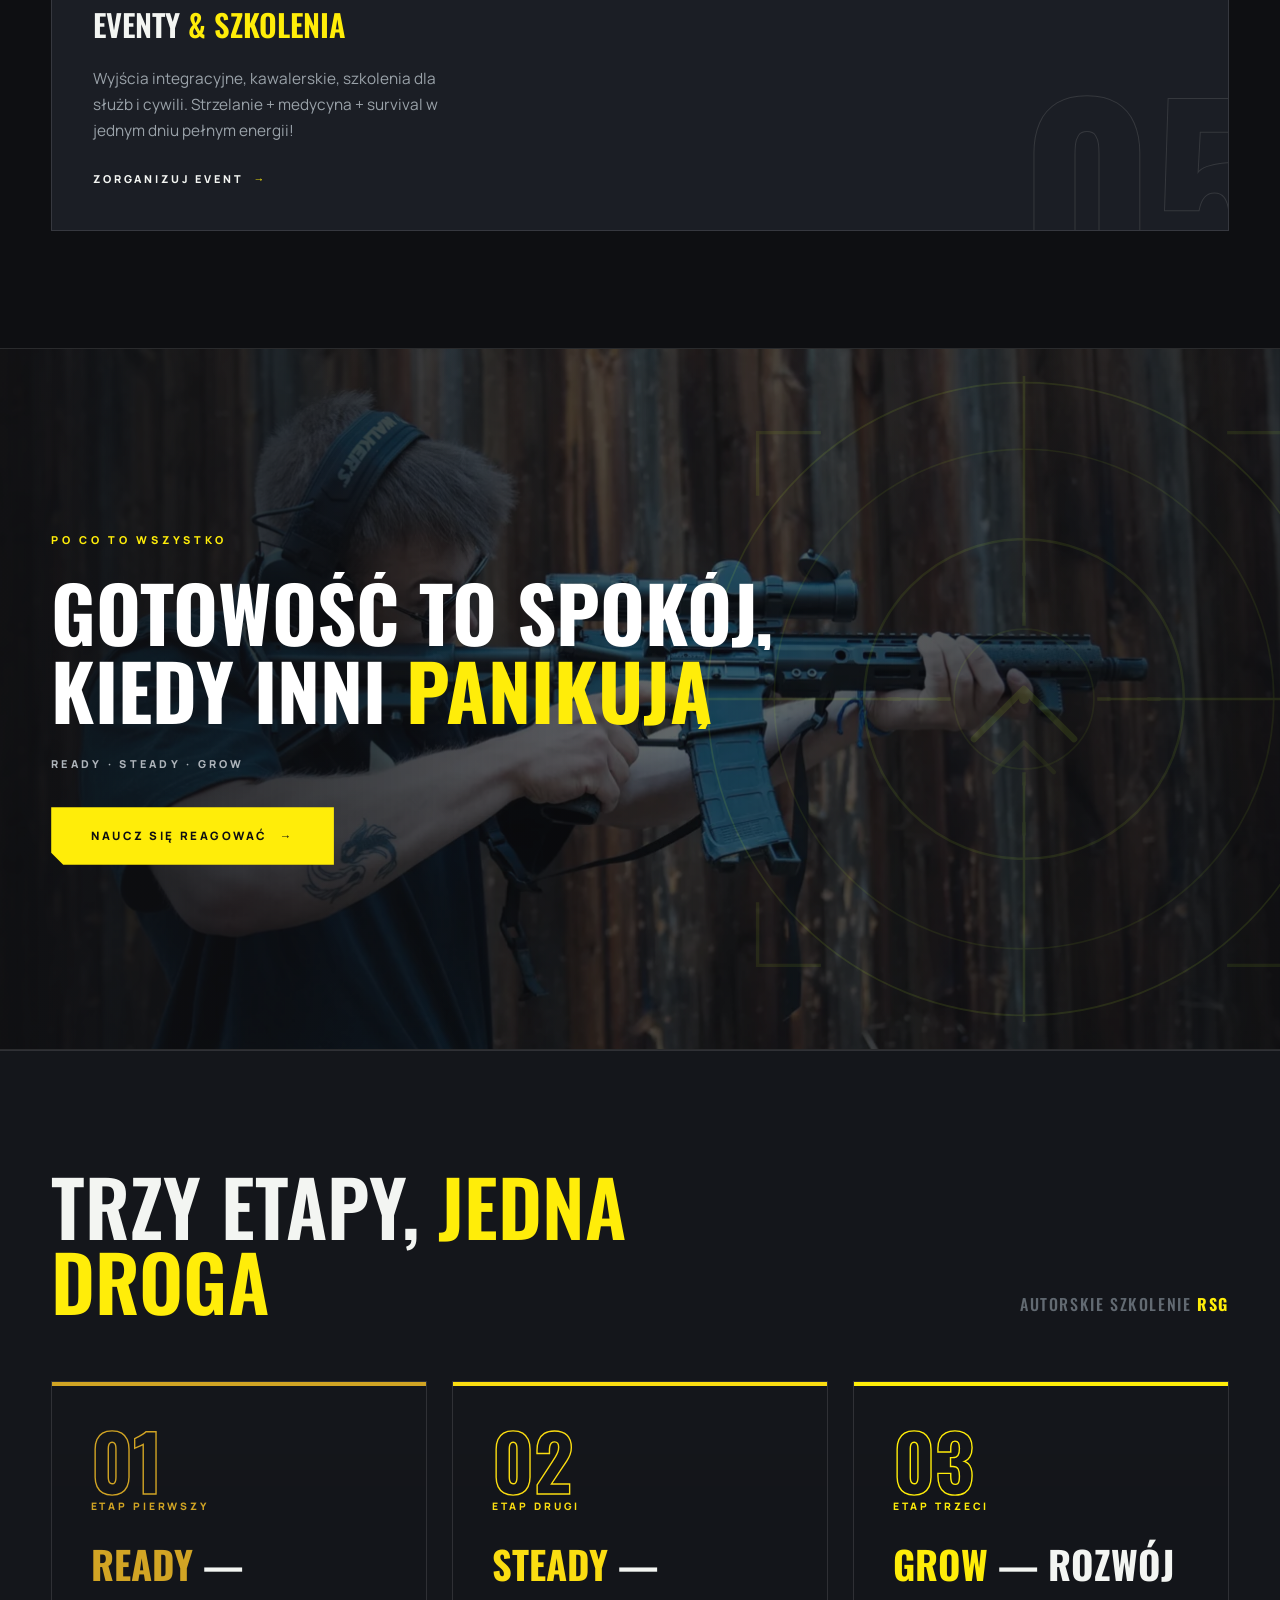
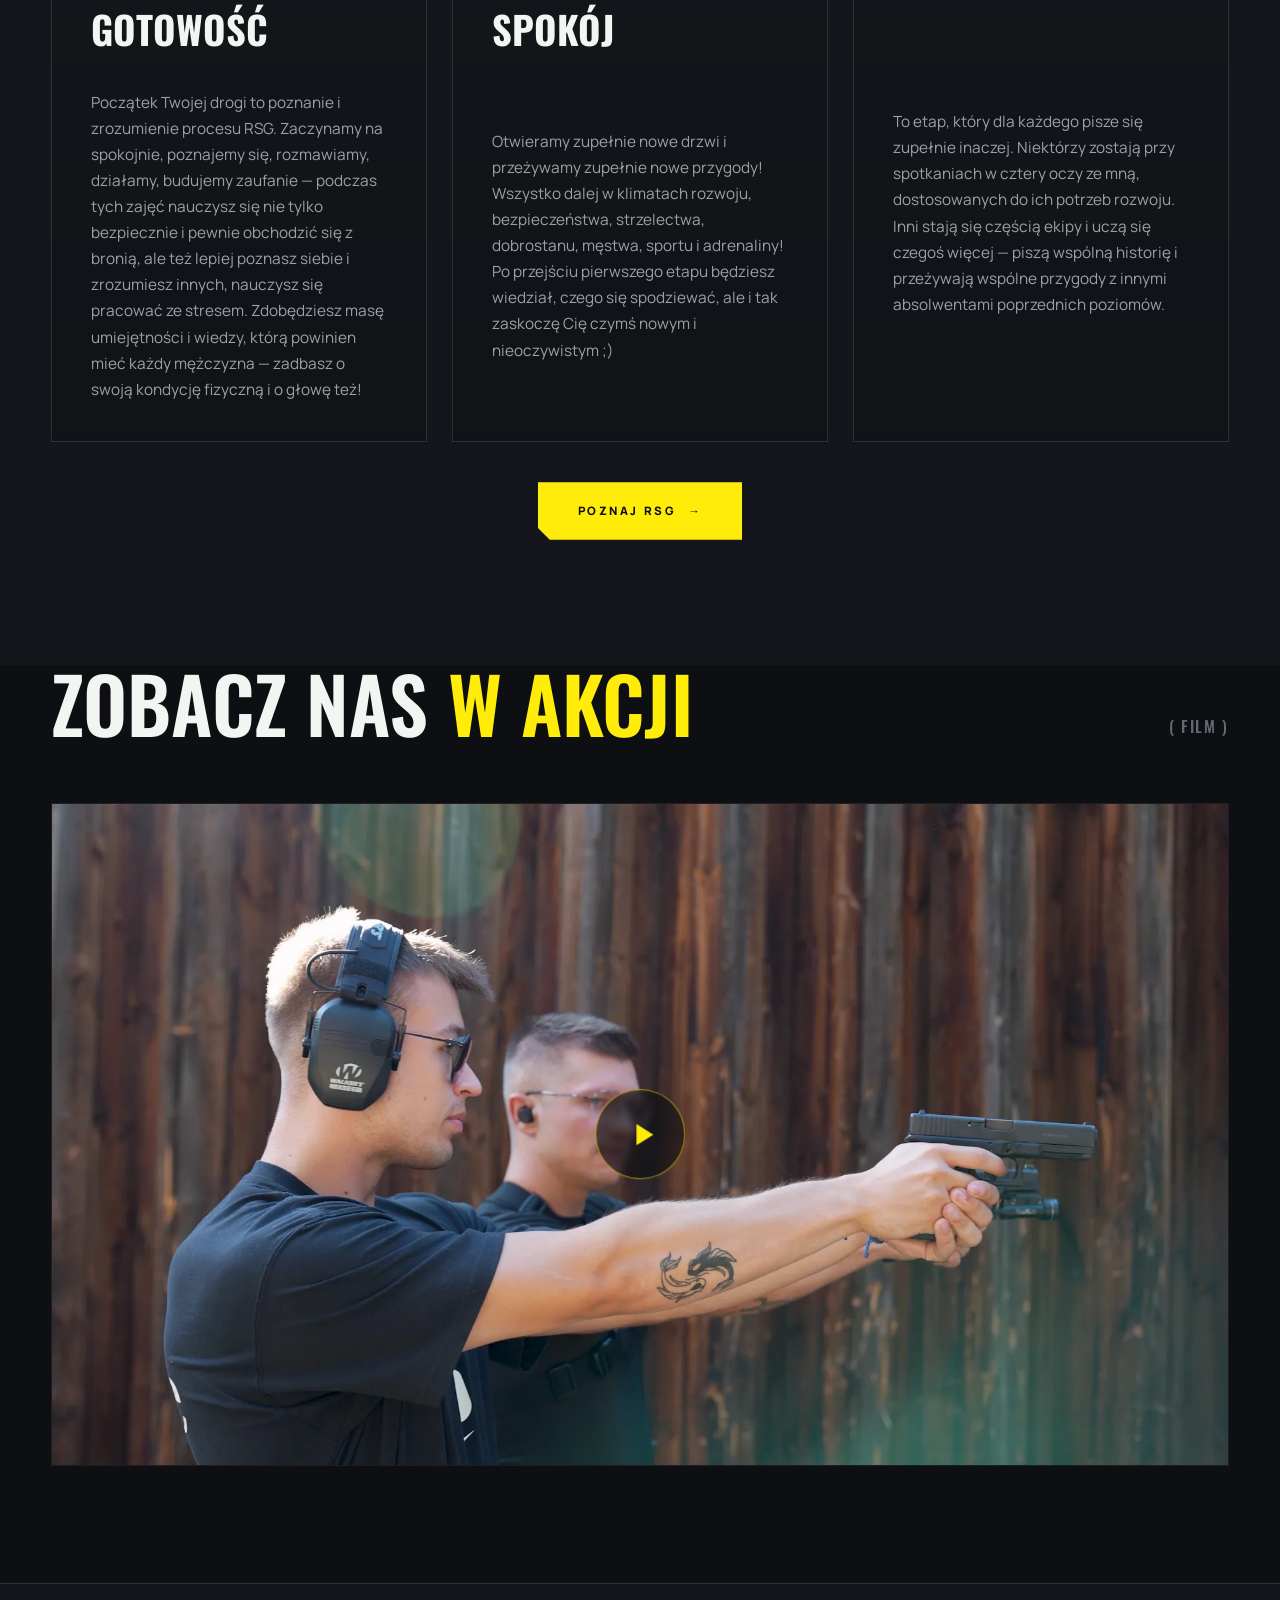
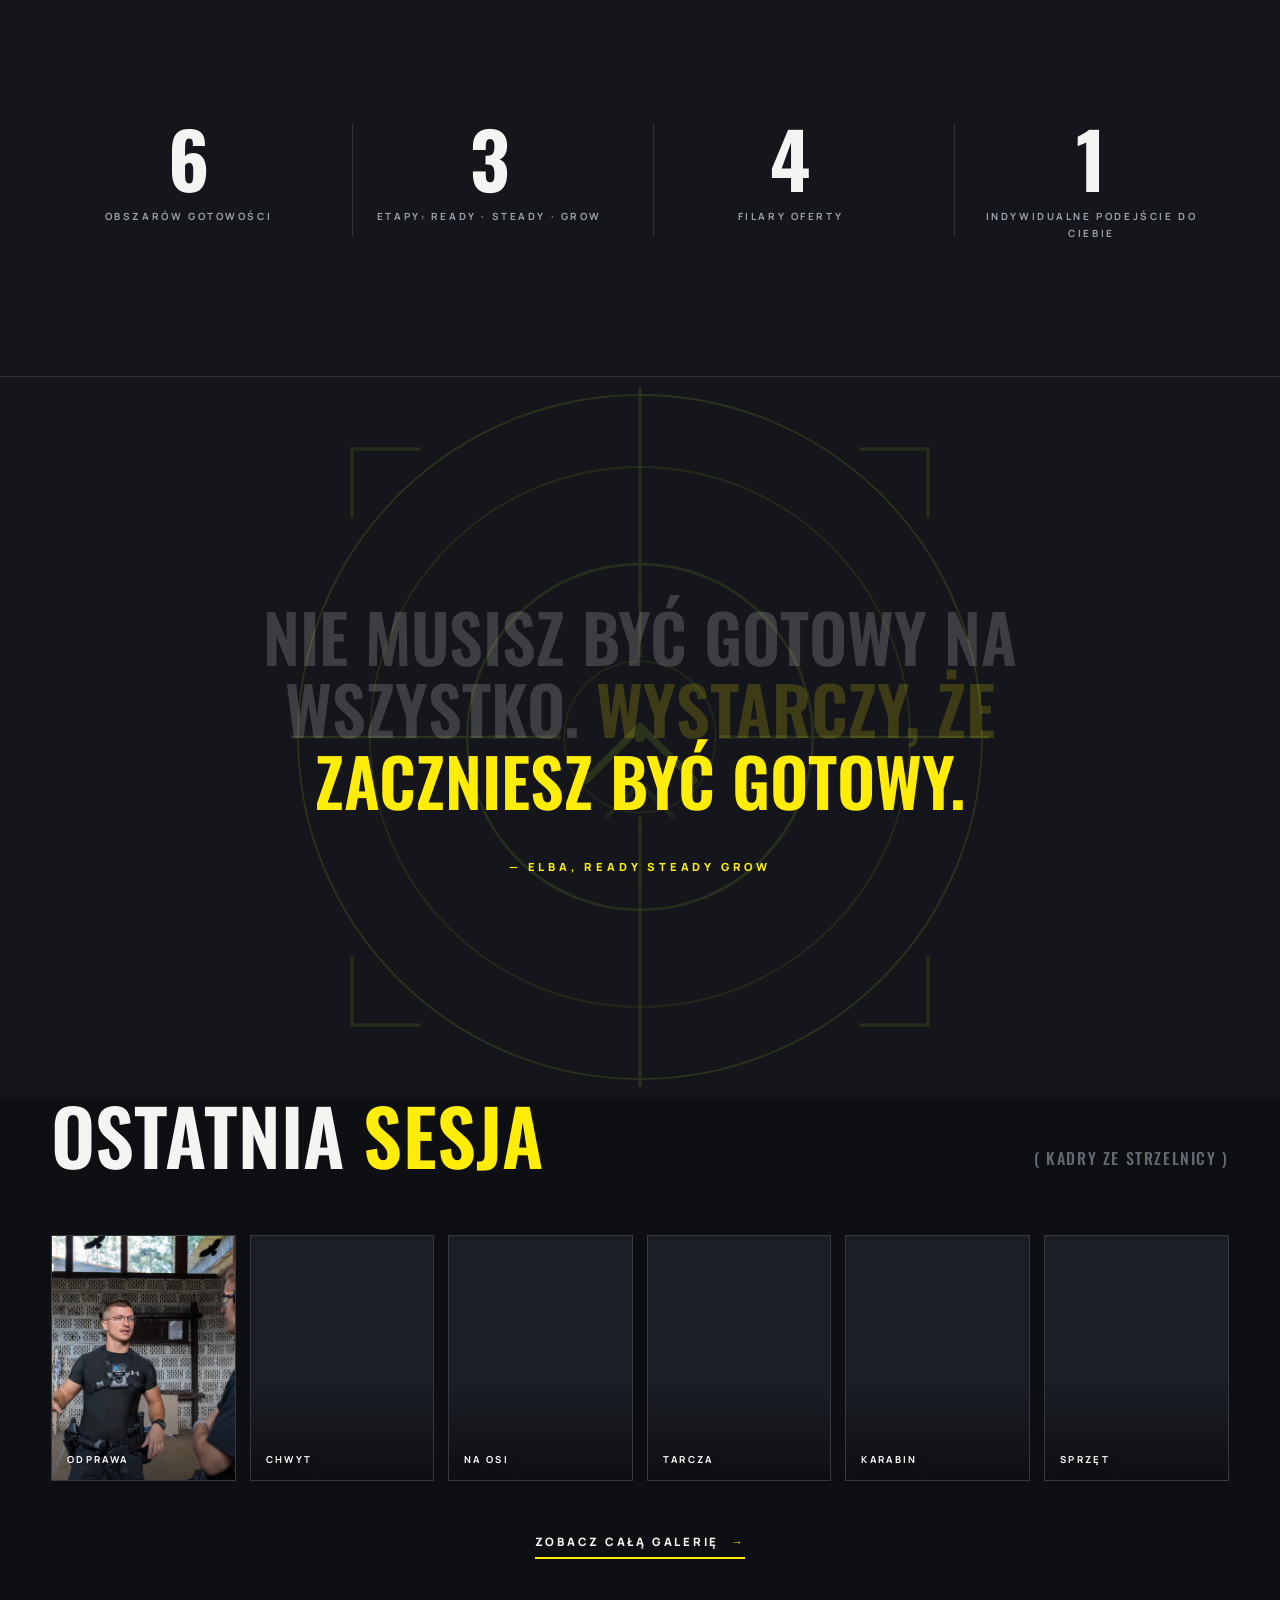
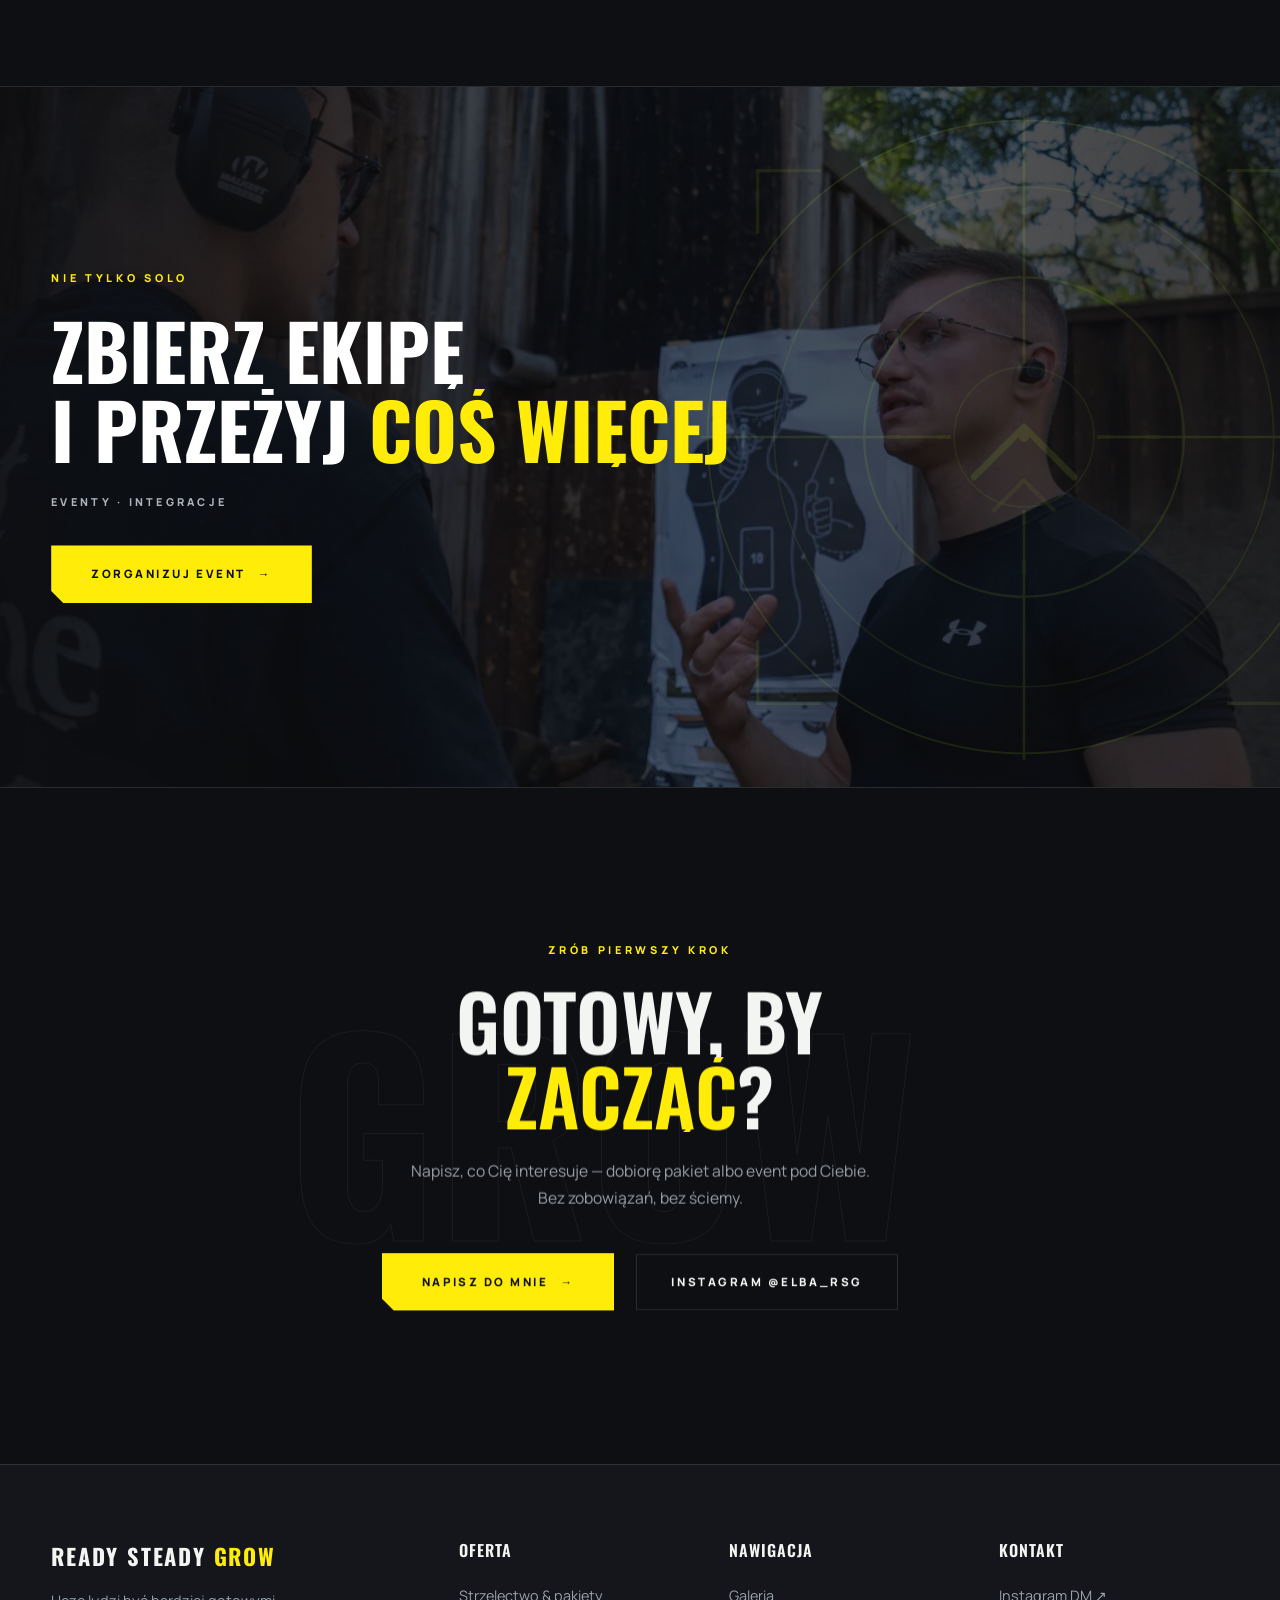
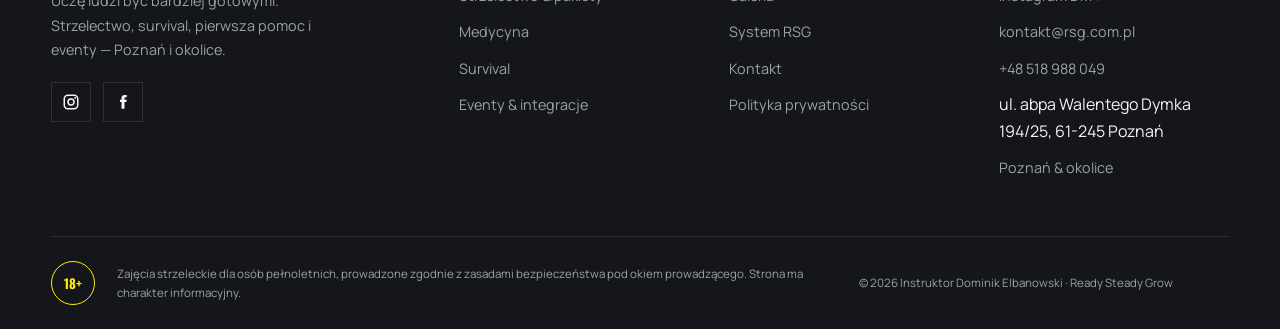
==== commit 4bf82ad8: "Strona główna: kolejność filarów — Strzelectwo, System RSG, Medycyna, Survival, Eventy & szkolenia C" ====
--- a/index.html
+++ b/index.html
@@ -170,36 +170,36 @@
             <span class="pillar__go">Zobacz pakiety <span class="arr">→</span></span>
             <span class="pillar__bignum" aria-hidden="true">01</span>
           </a>
+          <a class="pillar" href="system-rsg.html">
+            <span class="pillar__num">02</span>
+            <svg class="pillar__ico" viewBox="0 0 48 48" fill="none" stroke="currentColor" stroke-width="2"><path d="M6 40h12V28h12V16h12V6" stroke-linecap="round" stroke-linejoin="round"/><path d="M6 40h36" stroke-linecap="round"/></svg>
+            <h3>System <em>RSG</em></h3>
+            <p>Autorska metoda szkoleniowa w trzech etapach: Ready, Steady, Grow. Gotowość, spokój i rozwój w jednej, spójnej drodze.</p>
+            <span class="pillar__go">Poznaj system <span class="arr">→</span></span>
+            <span class="pillar__bignum" aria-hidden="true">02</span>
+          </a>
           <a class="pillar" href="medycyna.html">
-            <span class="pillar__num">02</span>
+            <span class="pillar__num">03</span>
             <svg class="pillar__ico" viewBox="0 0 48 48" fill="none" stroke="currentColor" stroke-width="2"><path d="M24 6c-6 6-14 6-14 6s0 16 14 30c14-14 14-30 14-30s-8 0-14-6z"/><path d="M24 18v12M18 24h12" stroke-linecap="round"/></svg>
             <h3>Medycyna</h3>
             <p>Reagowanie, pierwsza pomoc przedmedyczna, medycyna bojowa (TCCC). Także kursy pierwszej pomocy dla firm.</p>
             <span class="pillar__go">Zobacz medycynę <span class="arr">→</span></span>
-            <span class="pillar__bignum" aria-hidden="true">02</span>
+            <span class="pillar__bignum" aria-hidden="true">03</span>
           </a>
           <a class="pillar" href="survival.html">
-            <span class="pillar__num">03</span>
+            <span class="pillar__num">04</span>
             <svg class="pillar__ico" viewBox="0 0 48 48" fill="none" stroke="currentColor" stroke-width="2"><circle cx="24" cy="24" r="18"/><path d="M24 15l5 9-5 9-5-9z"/><path d="M24 6v4M24 38v4M6 24h4M38 24h4" stroke-linecap="round"/></svg>
             <h3>Survival</h3>
             <p>Przygotowanie, świadomość siebie i otoczenia, umiejętność działania w trudnych warunkach.</p>
             <span class="pillar__go">Poznaj survival <span class="arr">→</span></span>
-            <span class="pillar__bignum" aria-hidden="true">03</span>
+            <span class="pillar__bignum" aria-hidden="true">04</span>
           </a>
-          <a class="pillar" href="eventy.html">
-            <span class="pillar__num">04</span>
+          <a class="pillar" href="eventy.html" style="grid-column:1/-1">
+            <span class="pillar__num">05</span>
             <svg class="pillar__ico" viewBox="0 0 48 48" fill="none" stroke="currentColor" stroke-width="2"><circle cx="16" cy="16" r="6"/><circle cx="32" cy="16" r="6"/><path d="M6 40c0-7 5-12 10-12s10 5 10 12M26 40c0-7 4-12 8-12s8 5 8 12" stroke-linecap="round"/></svg>
             <h3>Eventy <em>&amp; szkolenia</em></h3>
             <p>Wyjścia integracyjne, kawalerskie, szkolenia dla służb i cywili. Strzelanie + medycyna + survival w jednym dniu pełnym energii!</p>
             <span class="pillar__go">Zorganizuj event <span class="arr">→</span></span>
-            <span class="pillar__bignum" aria-hidden="true">04</span>
-          </a>
-          <a class="pillar" href="system-rsg.html" style="grid-column:1/-1">
-            <span class="pillar__num">05</span>
-            <svg class="pillar__ico" viewBox="0 0 48 48" fill="none" stroke="currentColor" stroke-width="2"><path d="M6 40h12V28h12V16h12V6" stroke-linecap="round" stroke-linejoin="round"/><path d="M6 40h36" stroke-linecap="round"/></svg>
-            <h3>System <em>RSG</em></h3>
-            <p>Autorska metoda szkoleniowa w trzech etapach: Ready, Steady, Grow. Gotowość, spokój i rozwój w jednej, spójnej drodze.</p>
-            <span class="pillar__go">Poznaj system <span class="arr">→</span></span>
             <span class="pillar__bignum" aria-hidden="true">05</span>
           </a>
           </div>
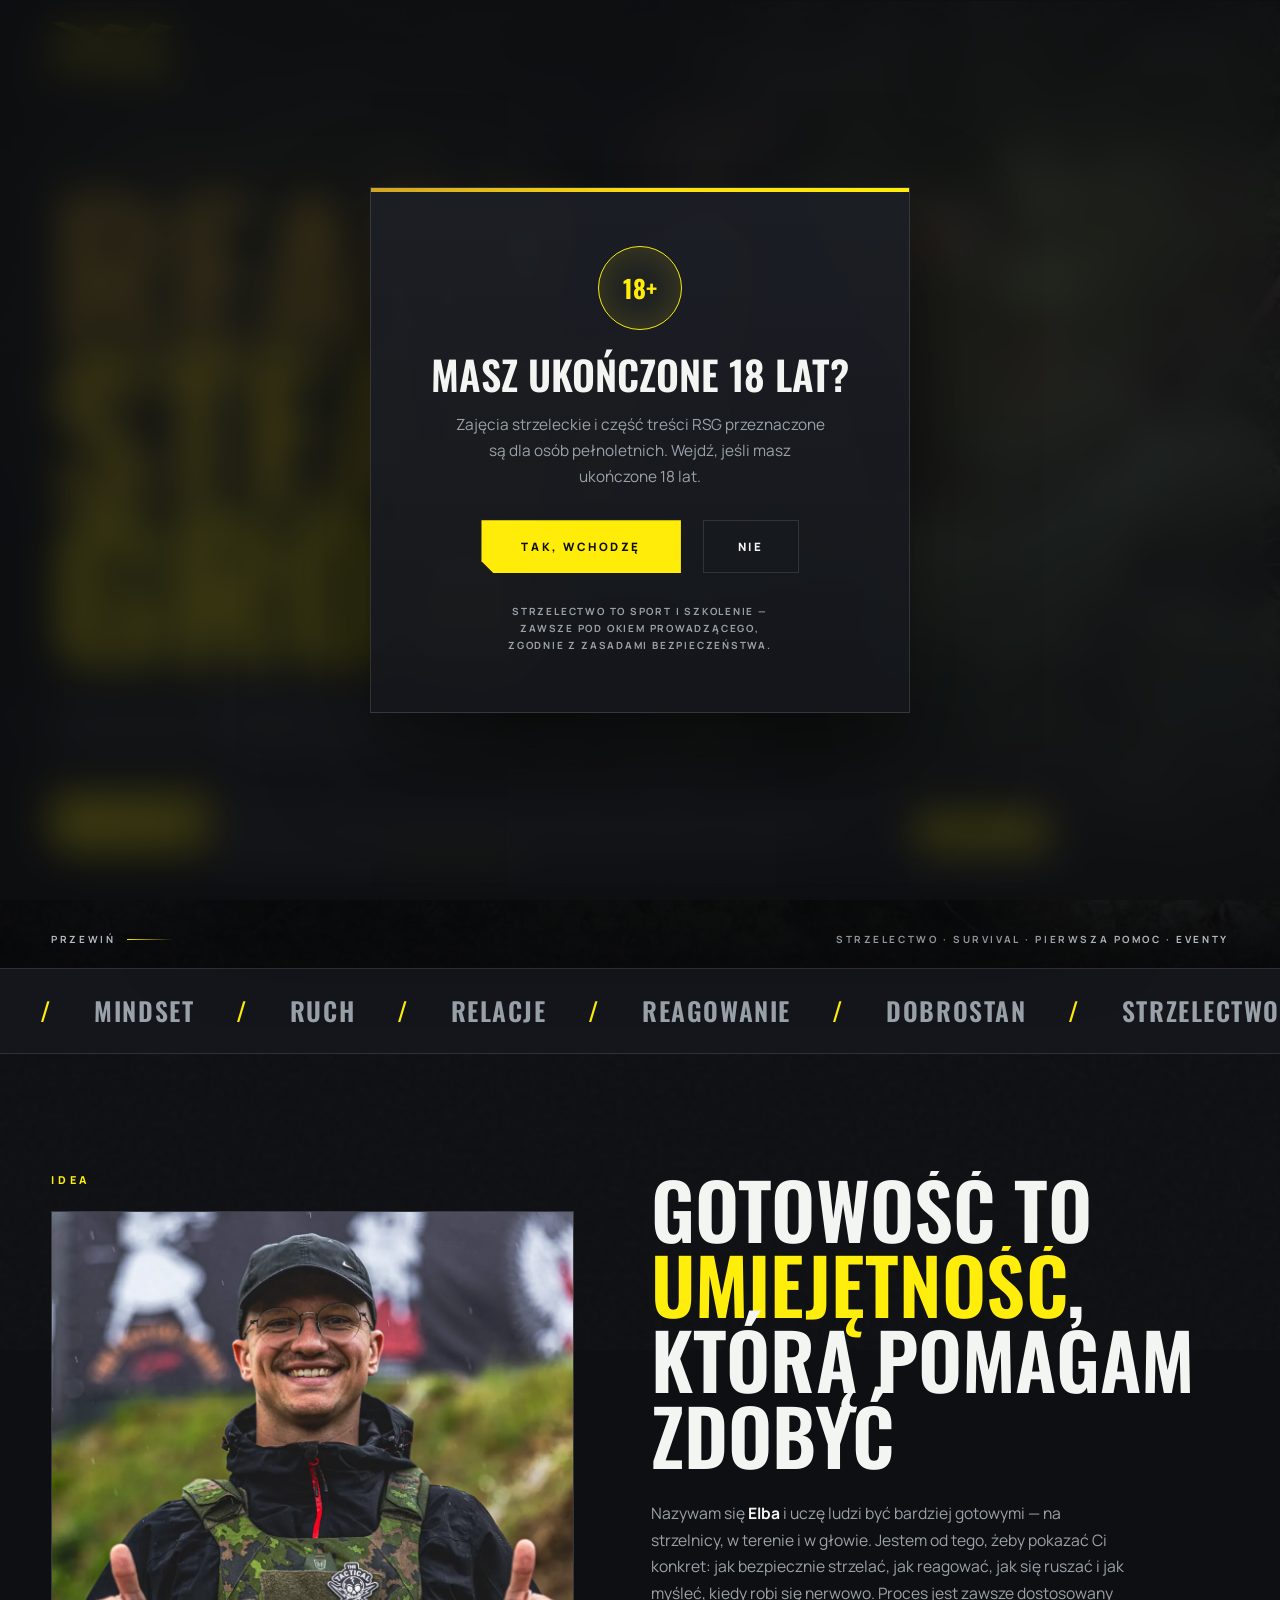
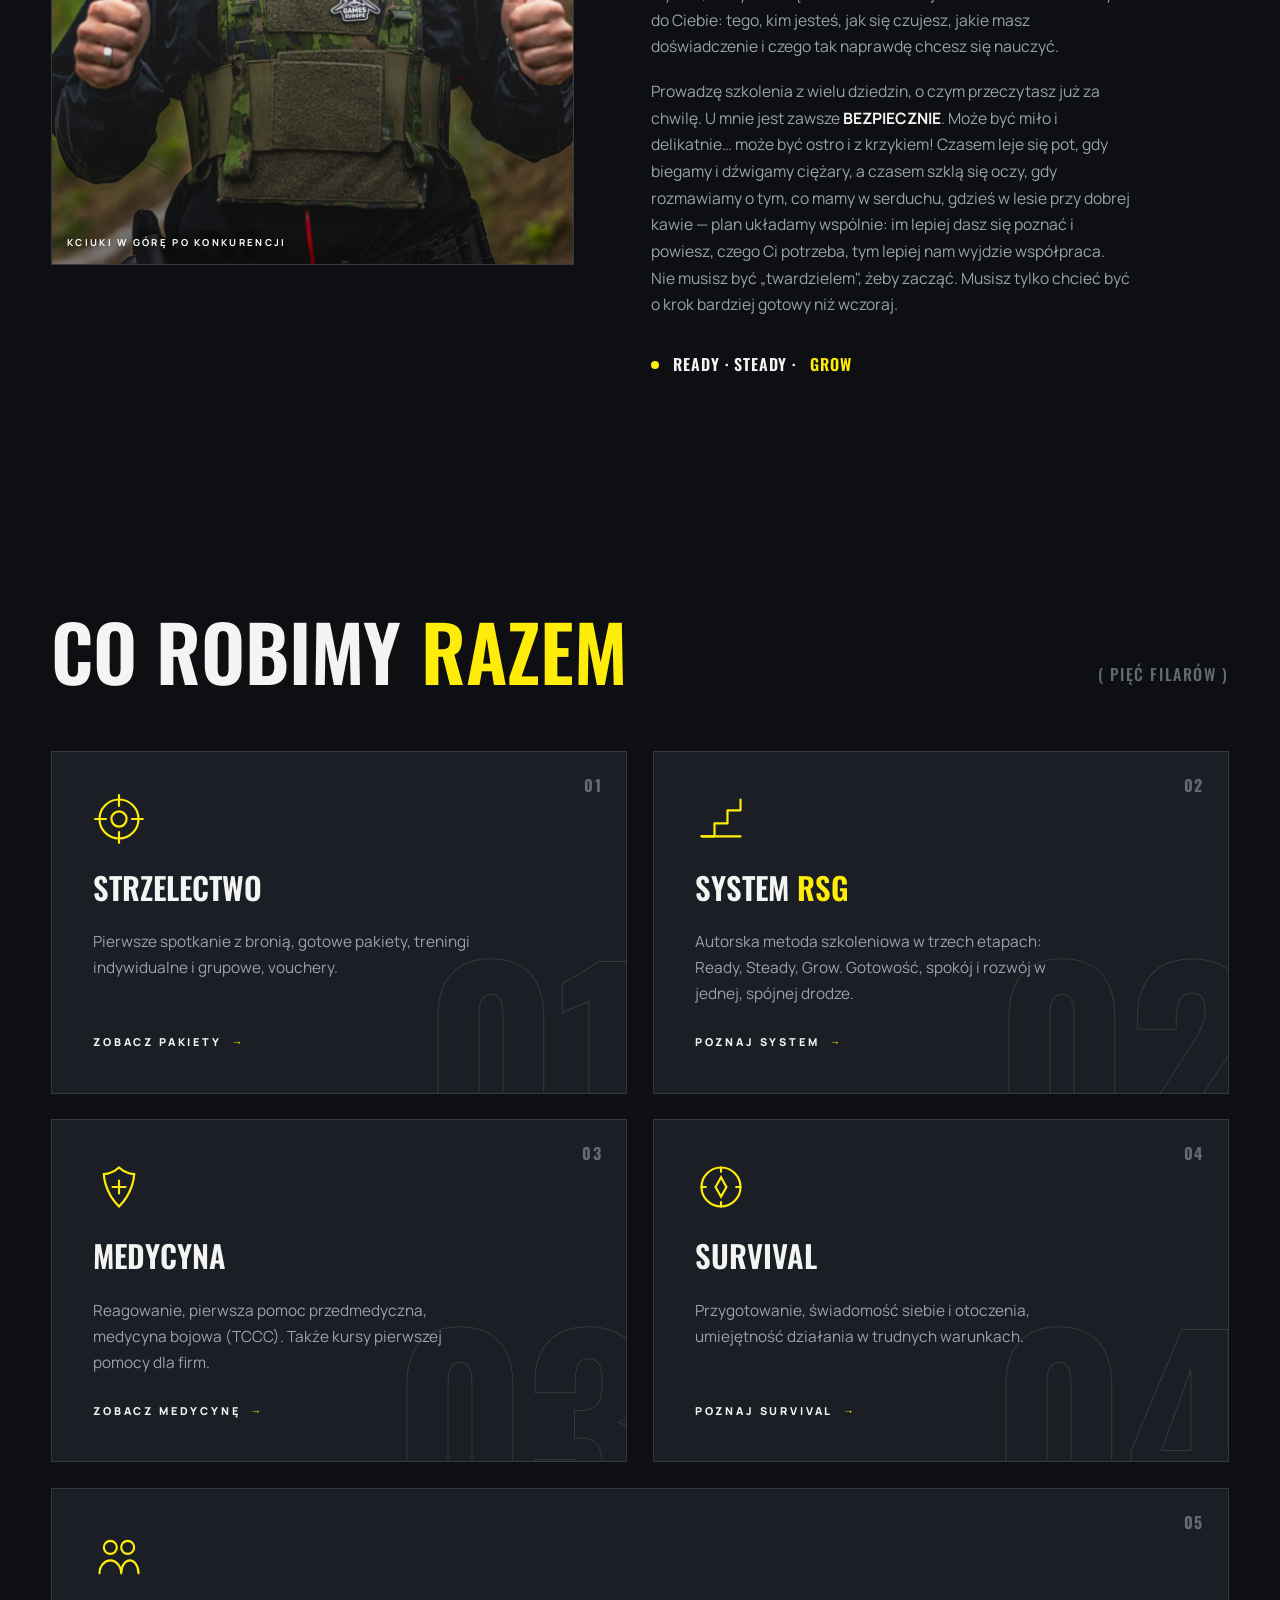
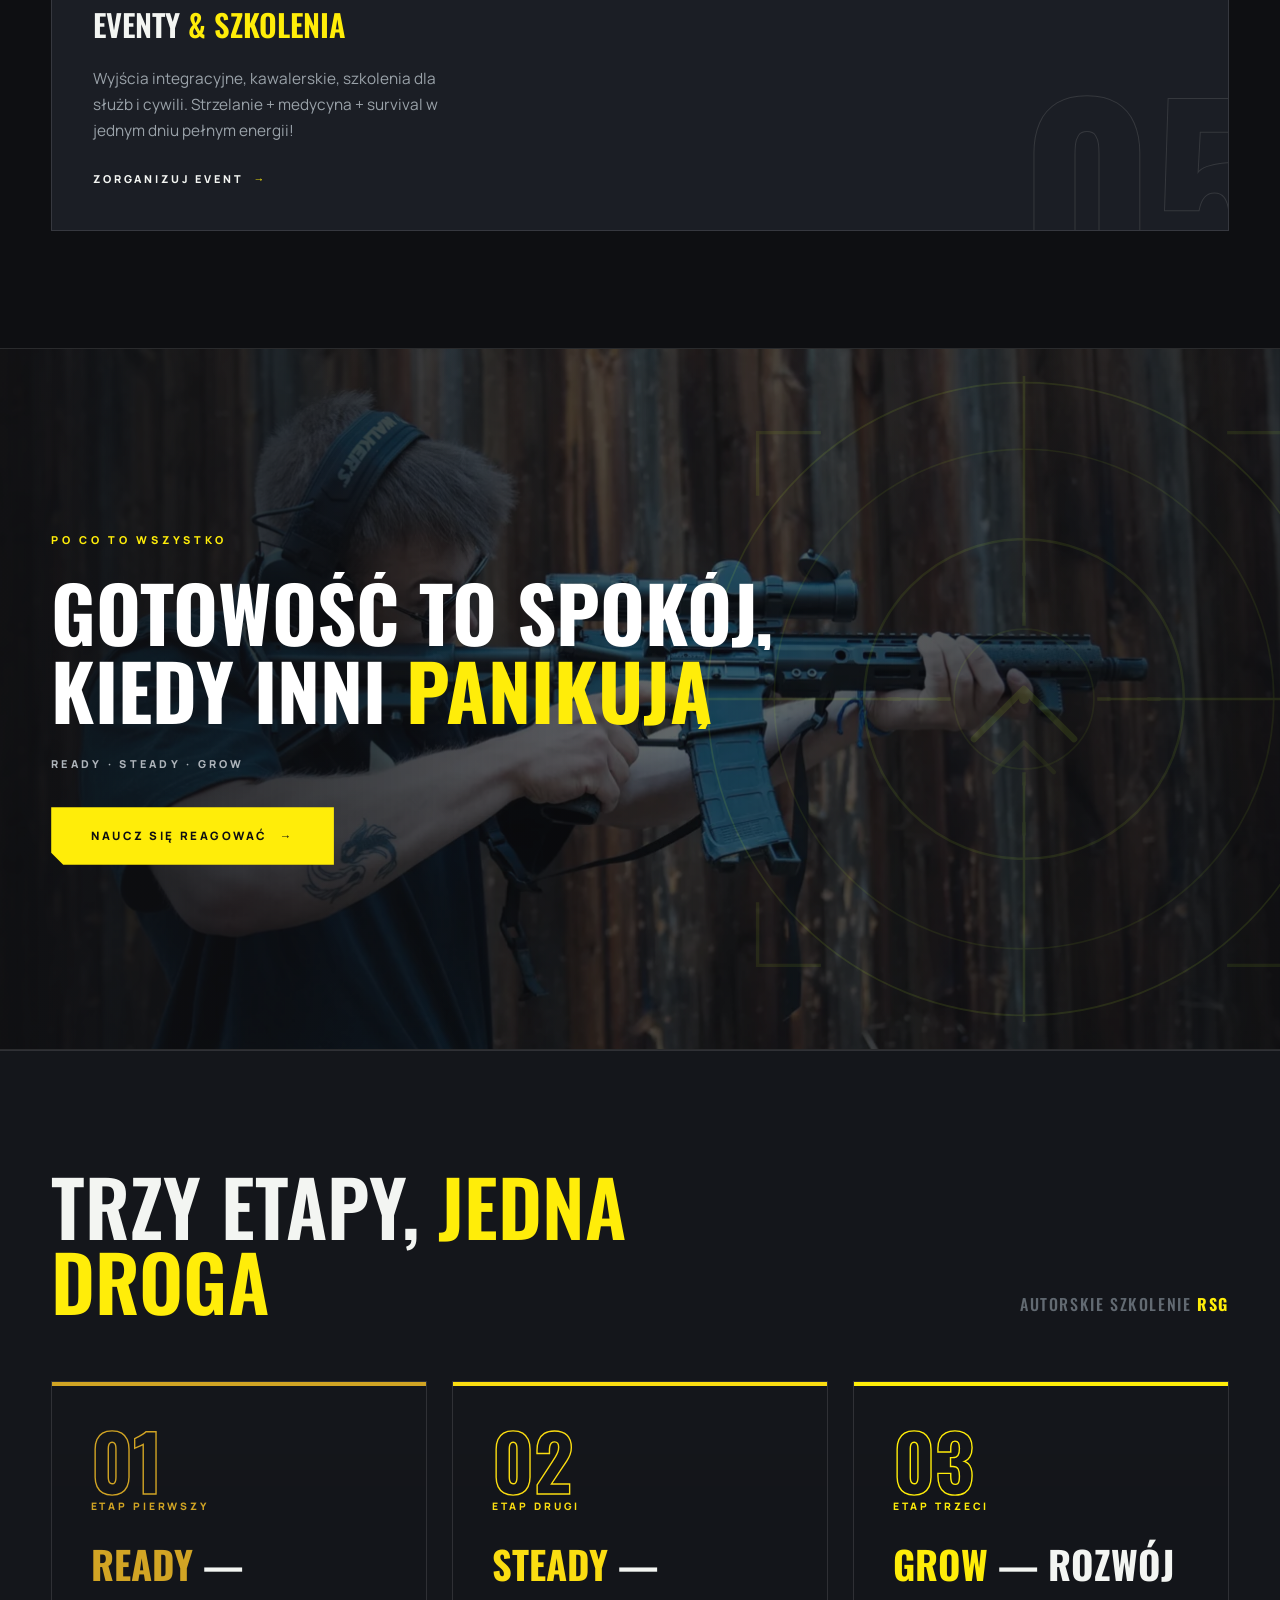
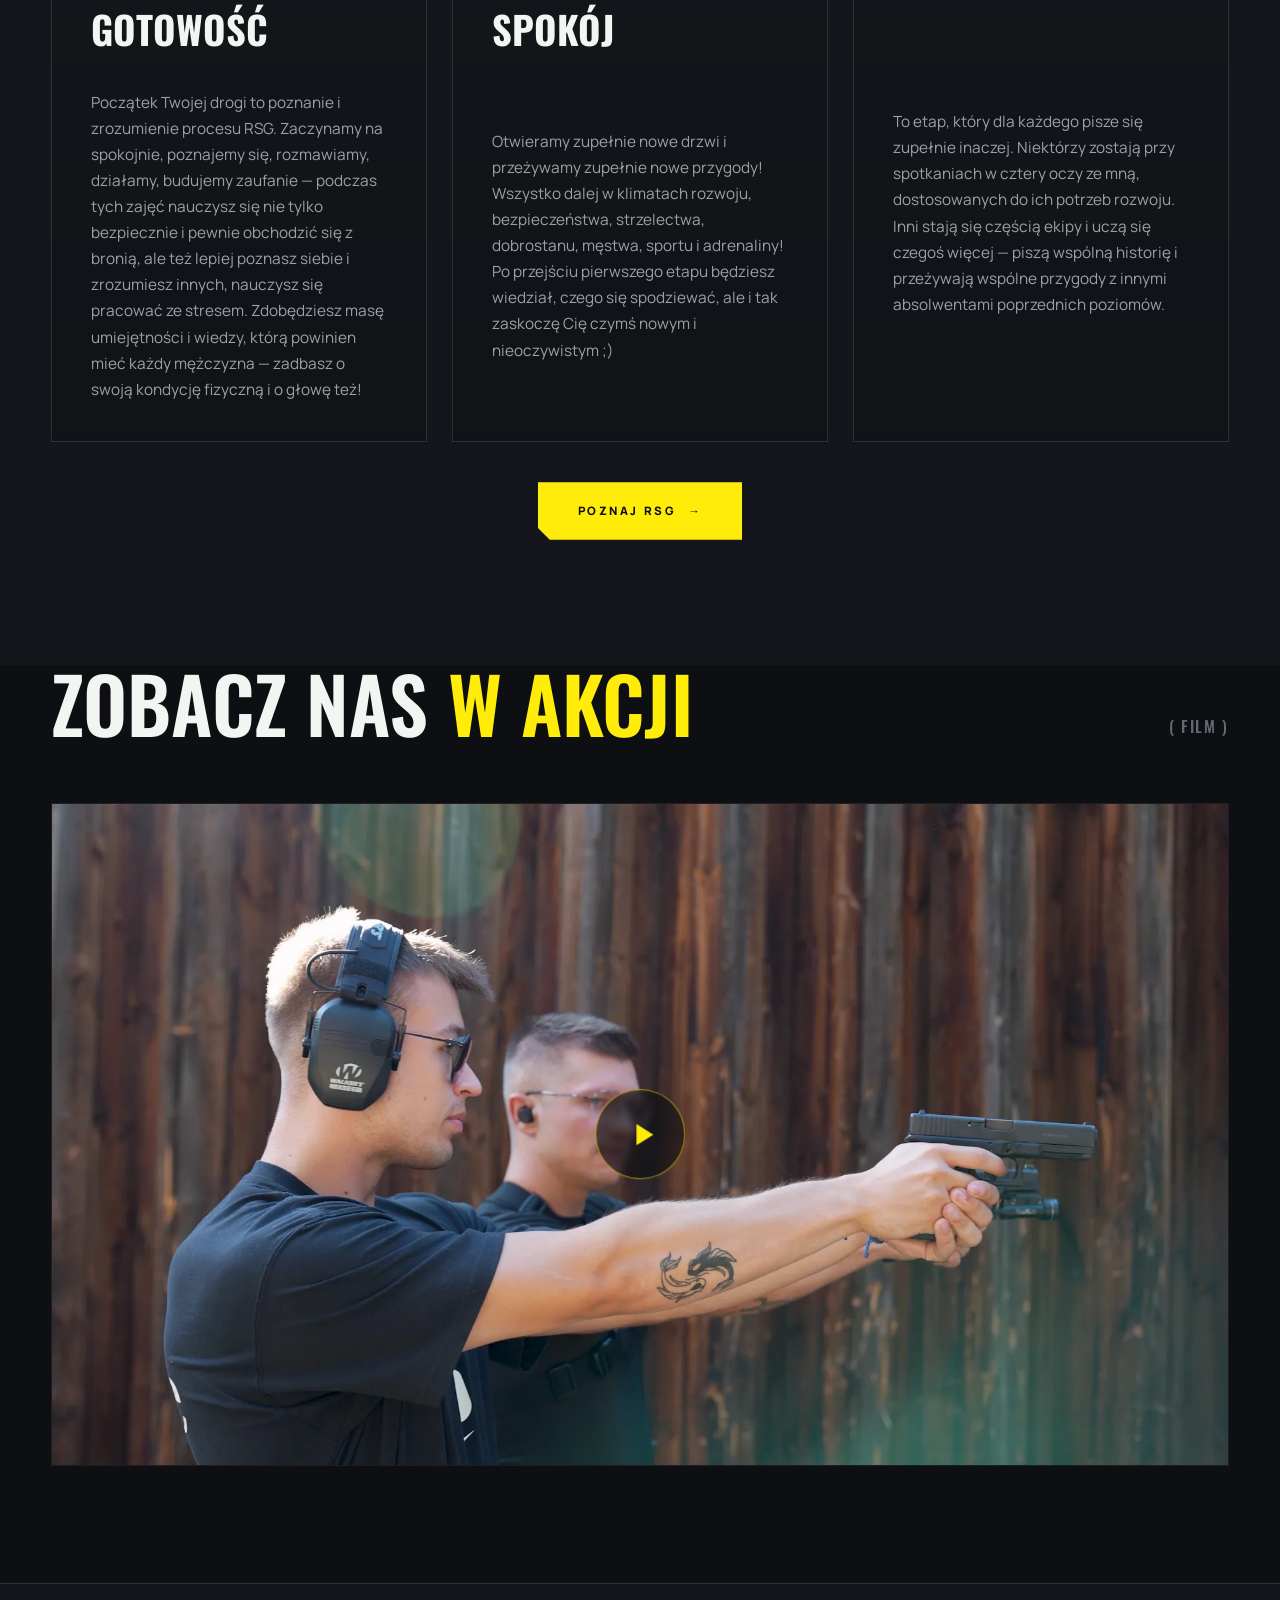
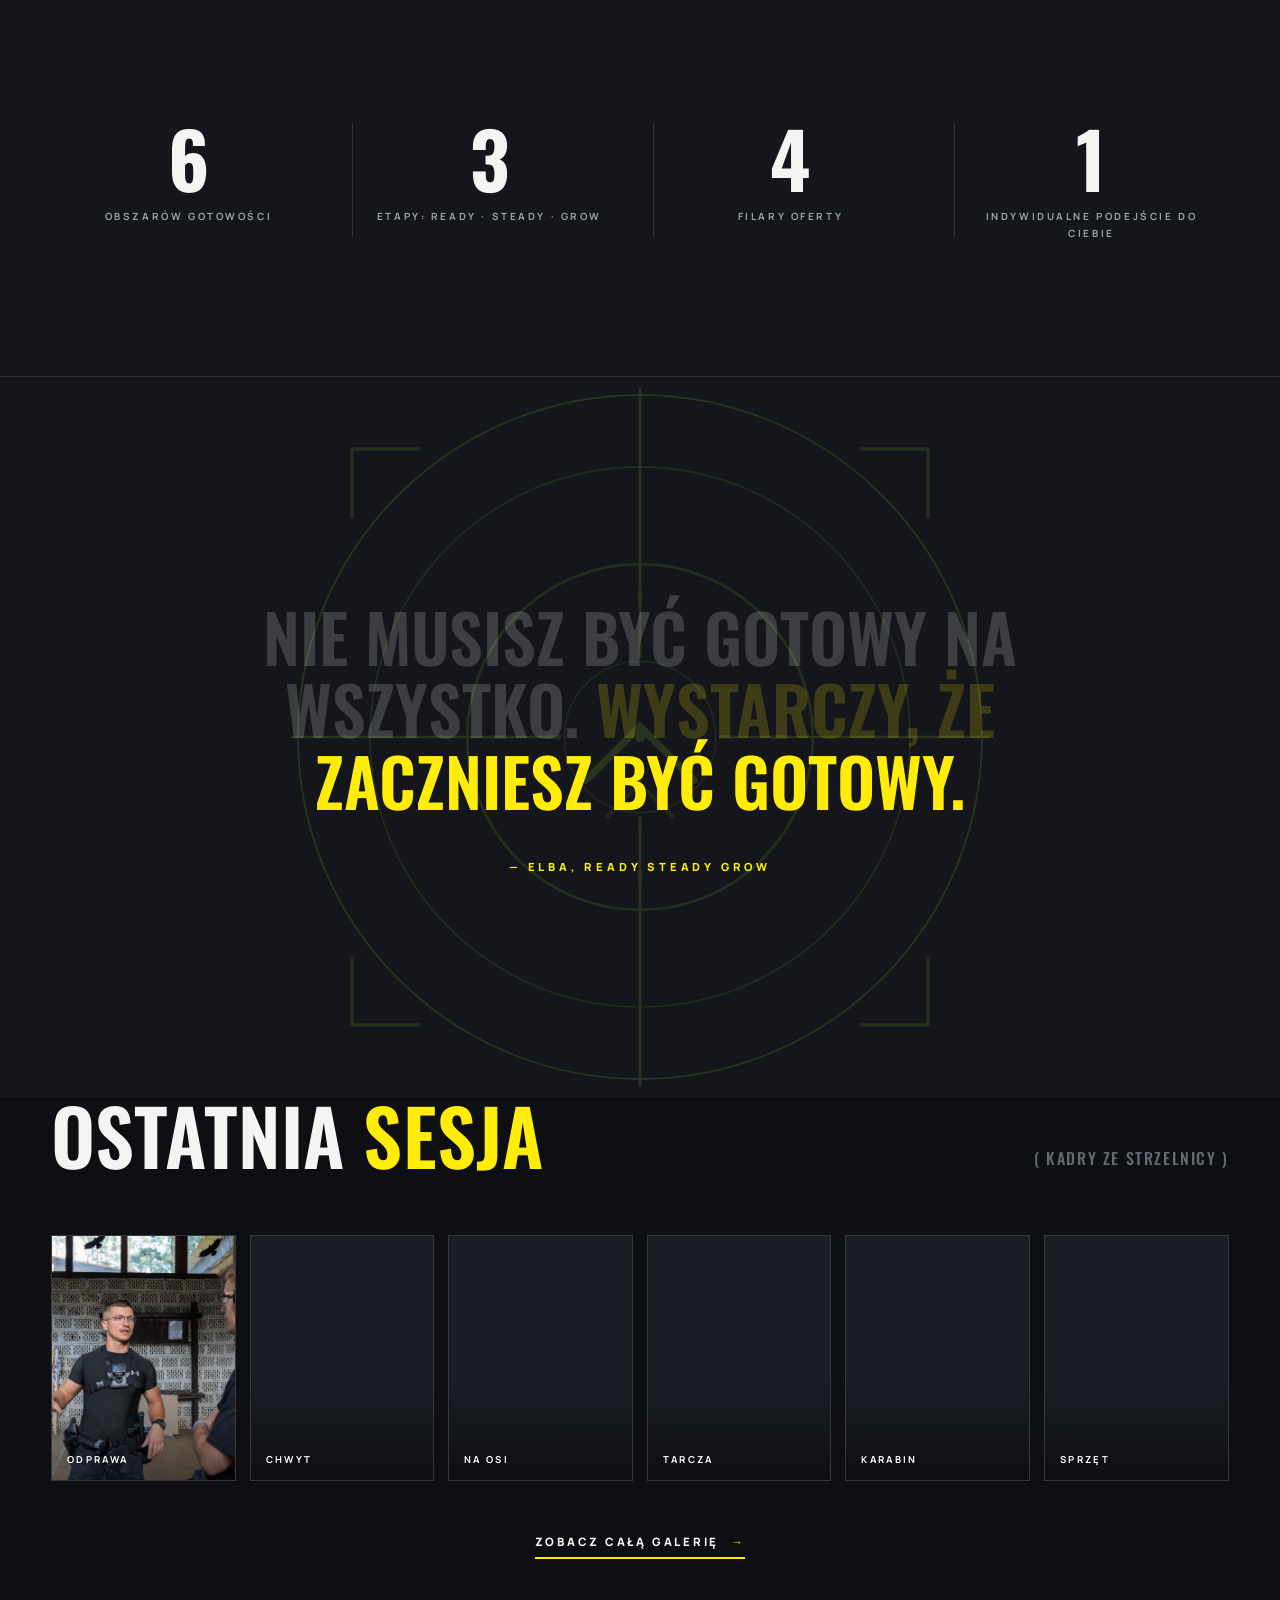
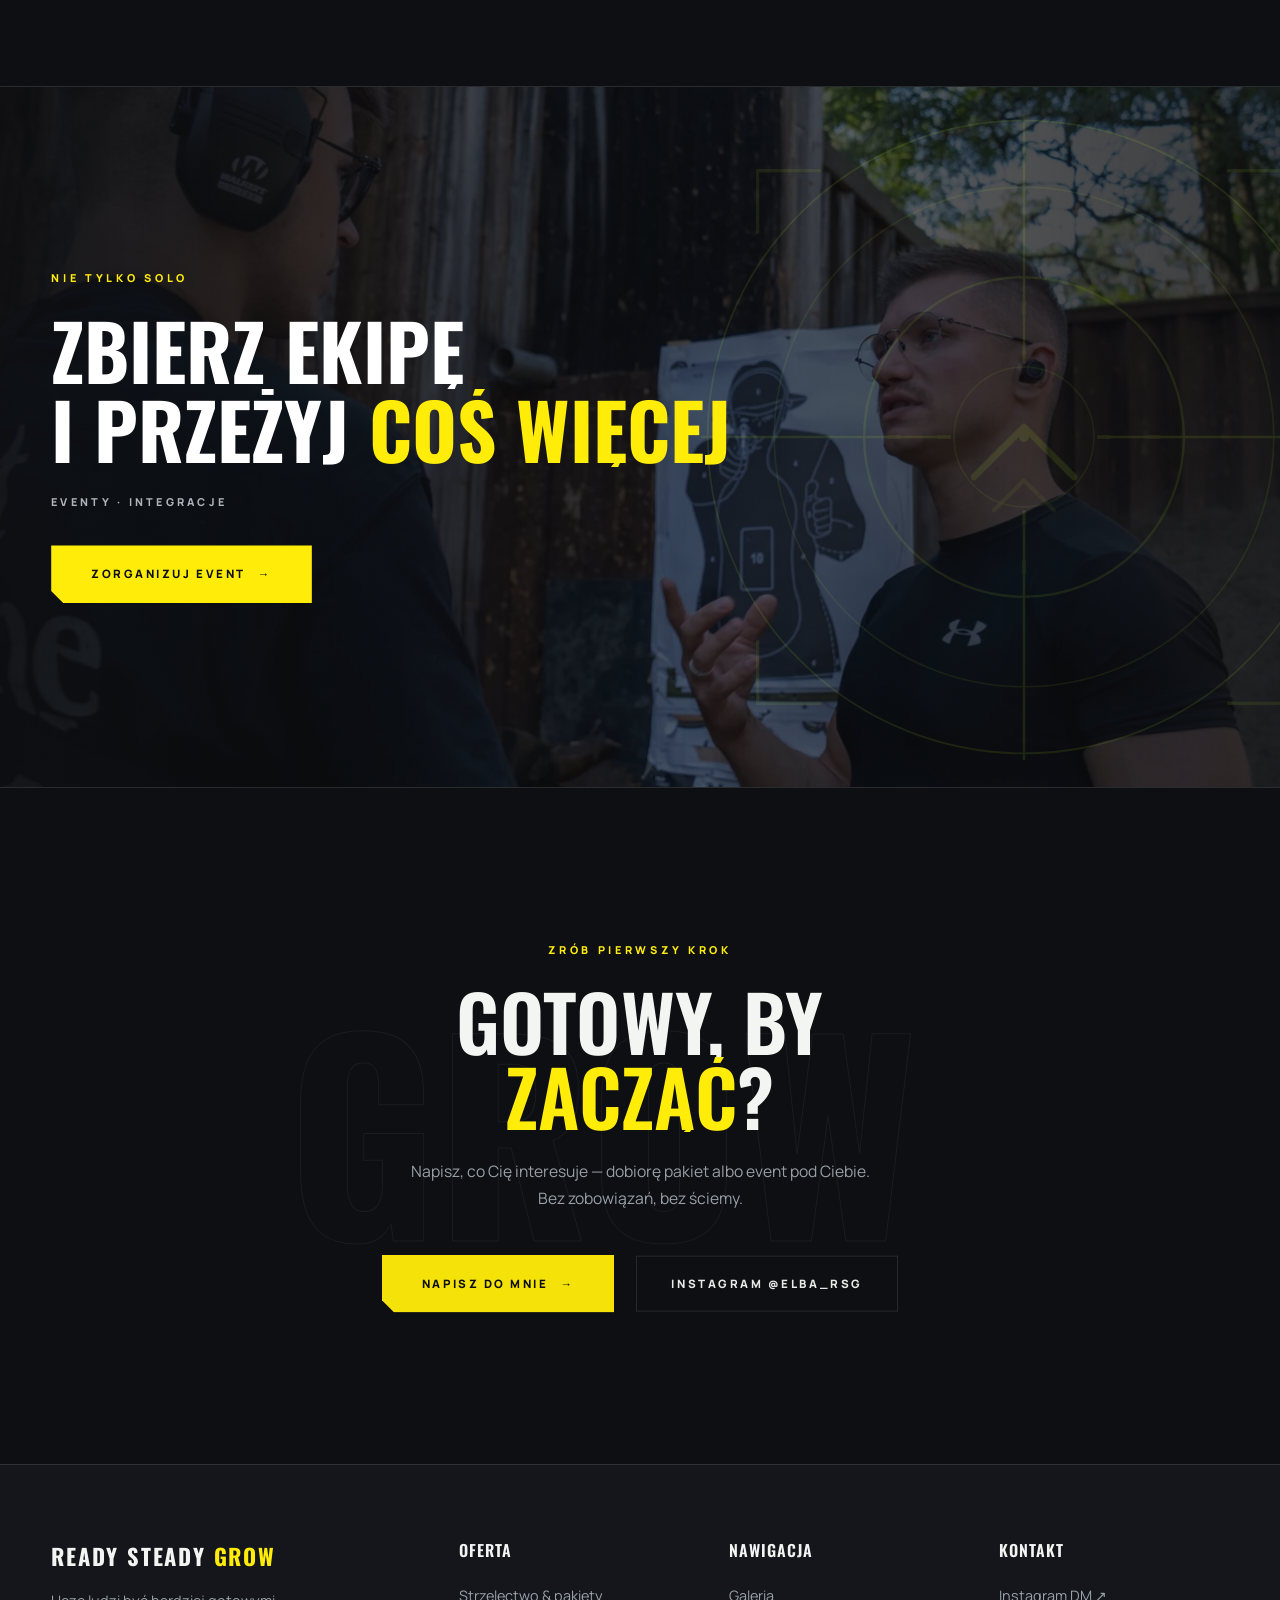
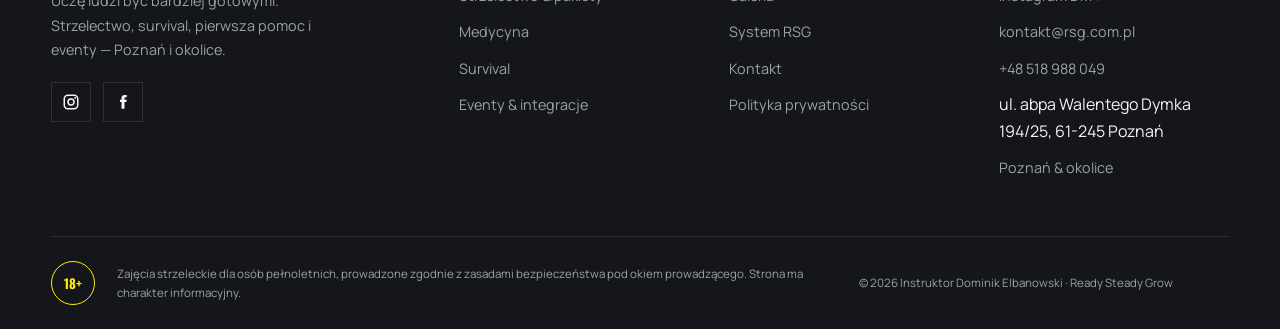
==== commit 449f73a0: "Strona główna: sekcja Idea — zdjęcie „Kciuki w górę po konkurencji” Co-Authored-By: Claude Sonnet 5." ====
--- a/index.html
+++ b/index.html
@@ -138,8 +138,8 @@
         <div class="lead__aside">
           <span class="label">Idea</span>
           <div class="shot shot--tall" data-reveal="0.1" style="margin-top:6px">
-            <img src="media/foto/DSC06935.webp" alt="Analiza tarczy po serii — rozmowa o tym, co poprawić" width="1920" height="1081" loading="lazy" decoding="async">
-            <span class="shot__tag">Feedback po serii</span>
+            <img src="media/foto/zawody/tg-kciuki.webp" alt="Elba z uniesionymi kciukami po konkurencji na zawodach" width="1133" height="1700" loading="lazy" decoding="async">
+            <span class="shot__tag">Kciuki w górę po konkurencji</span>
           </div>
         </div>
         <div class="lead__body">
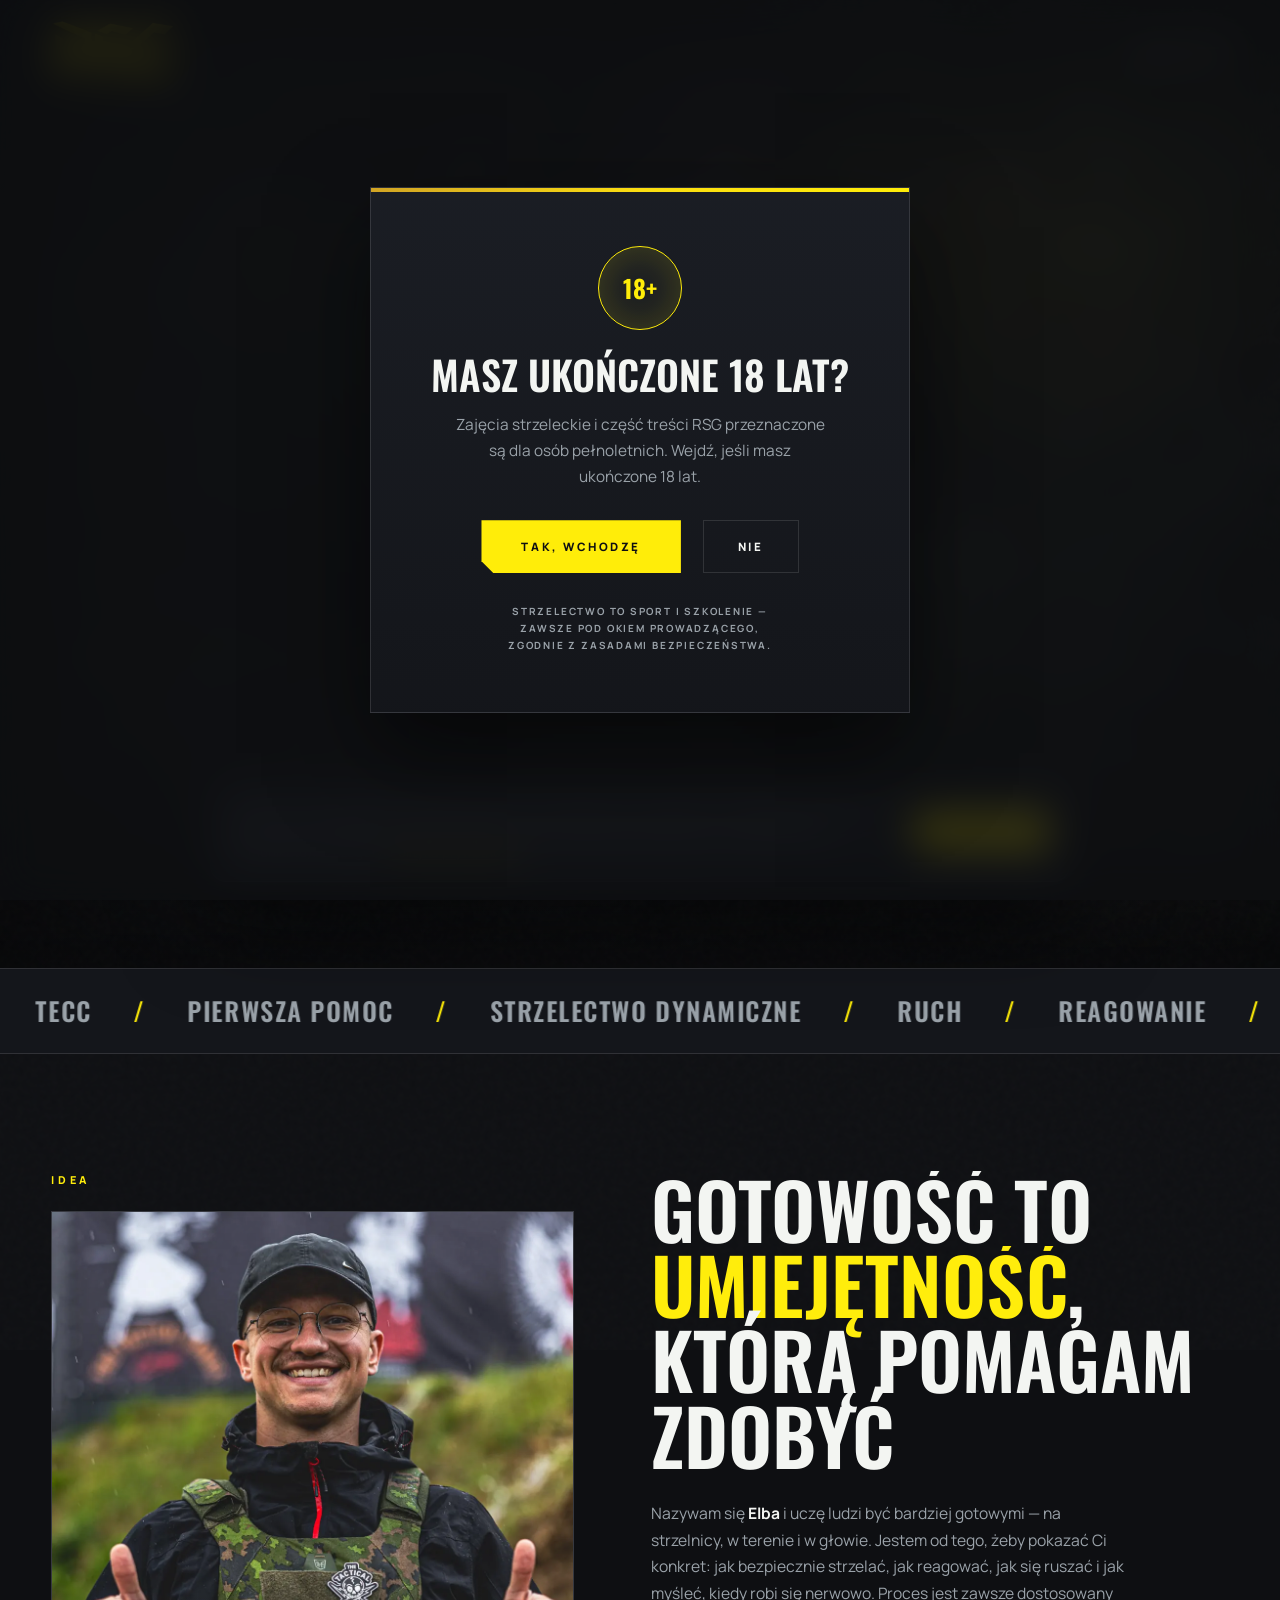
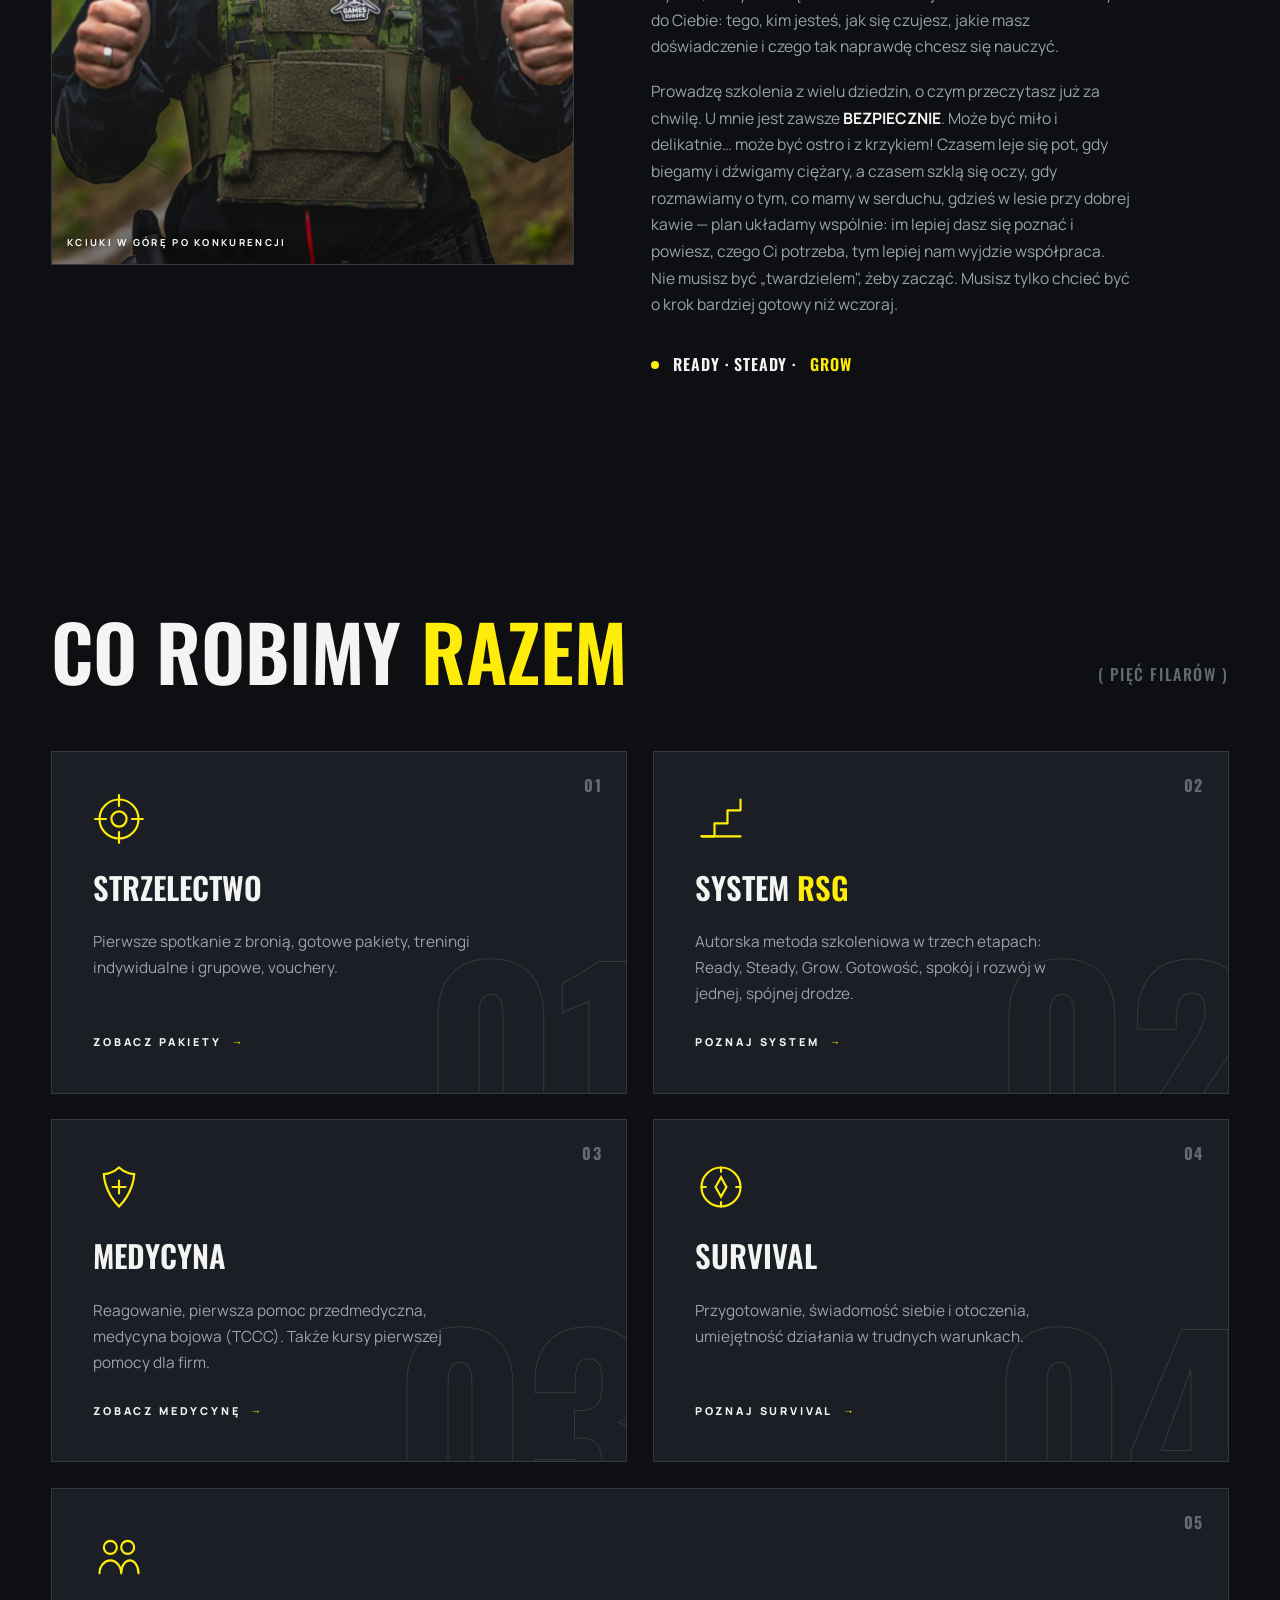
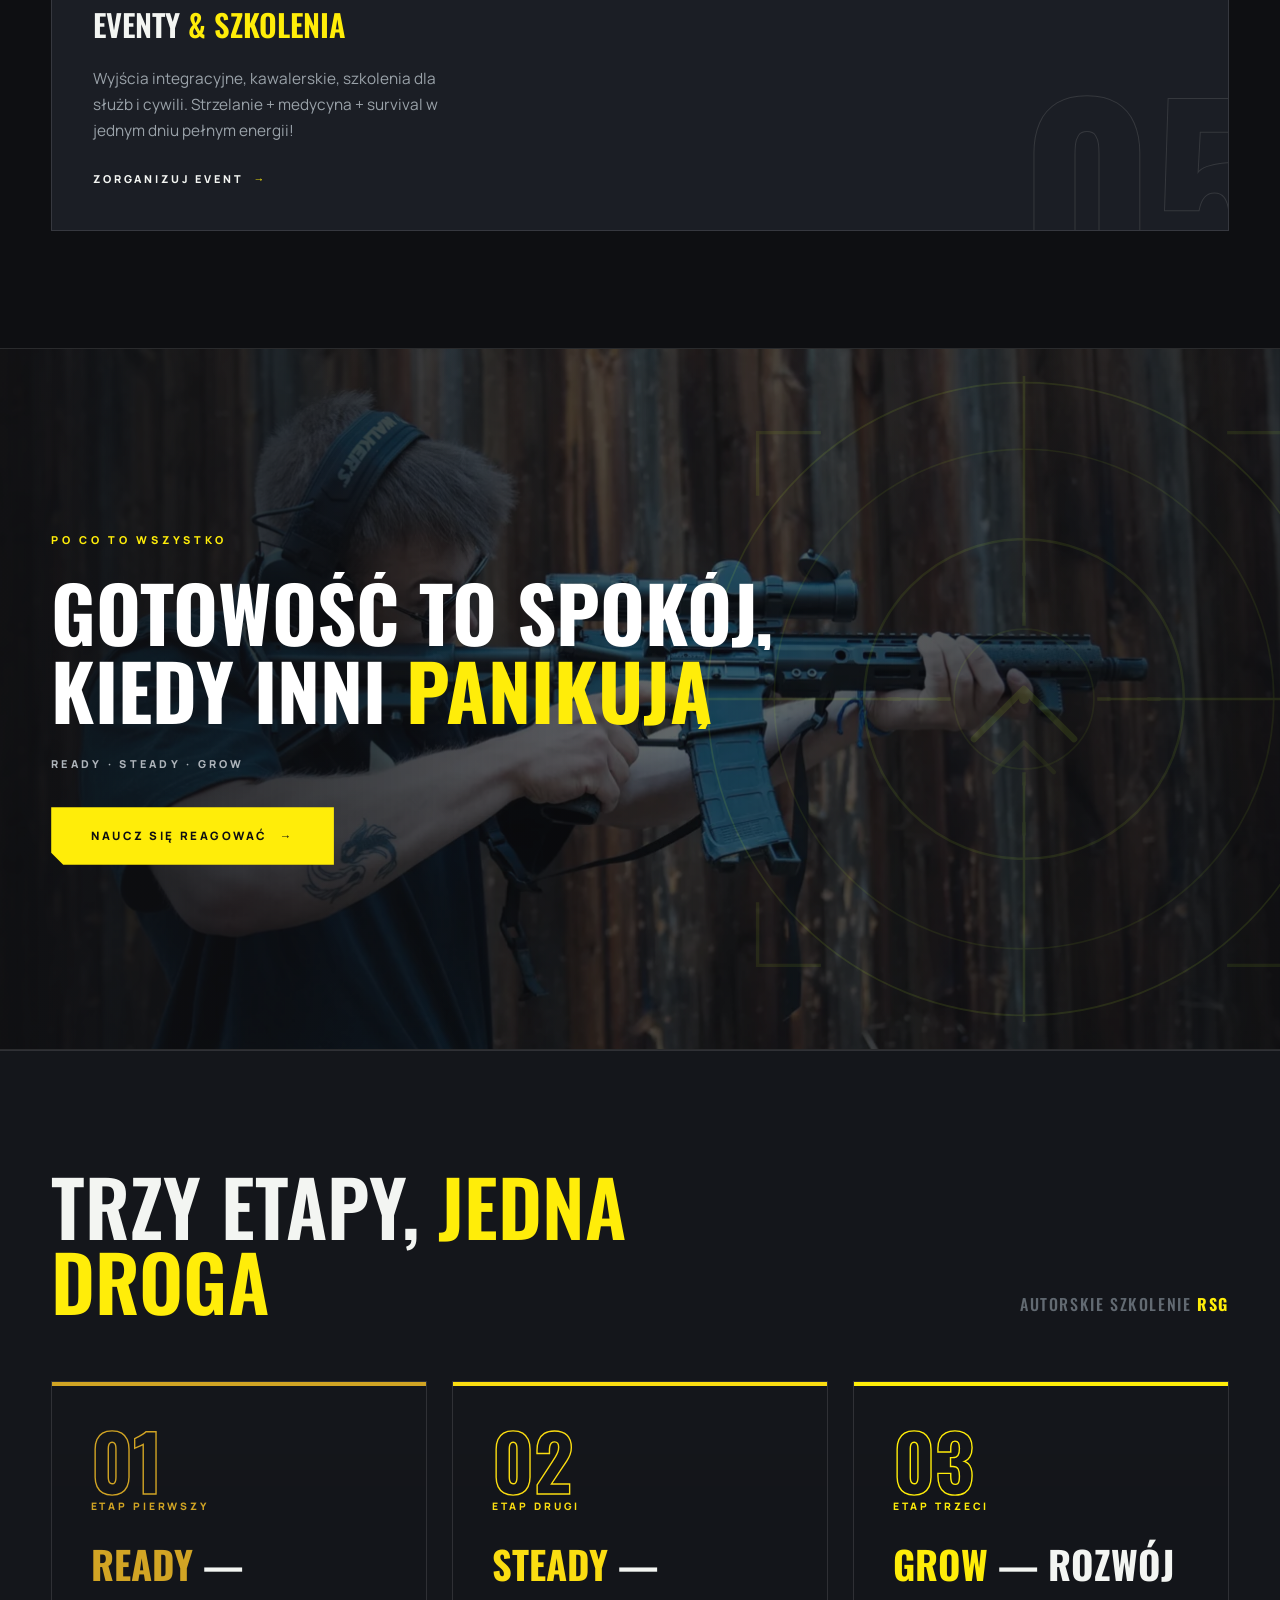
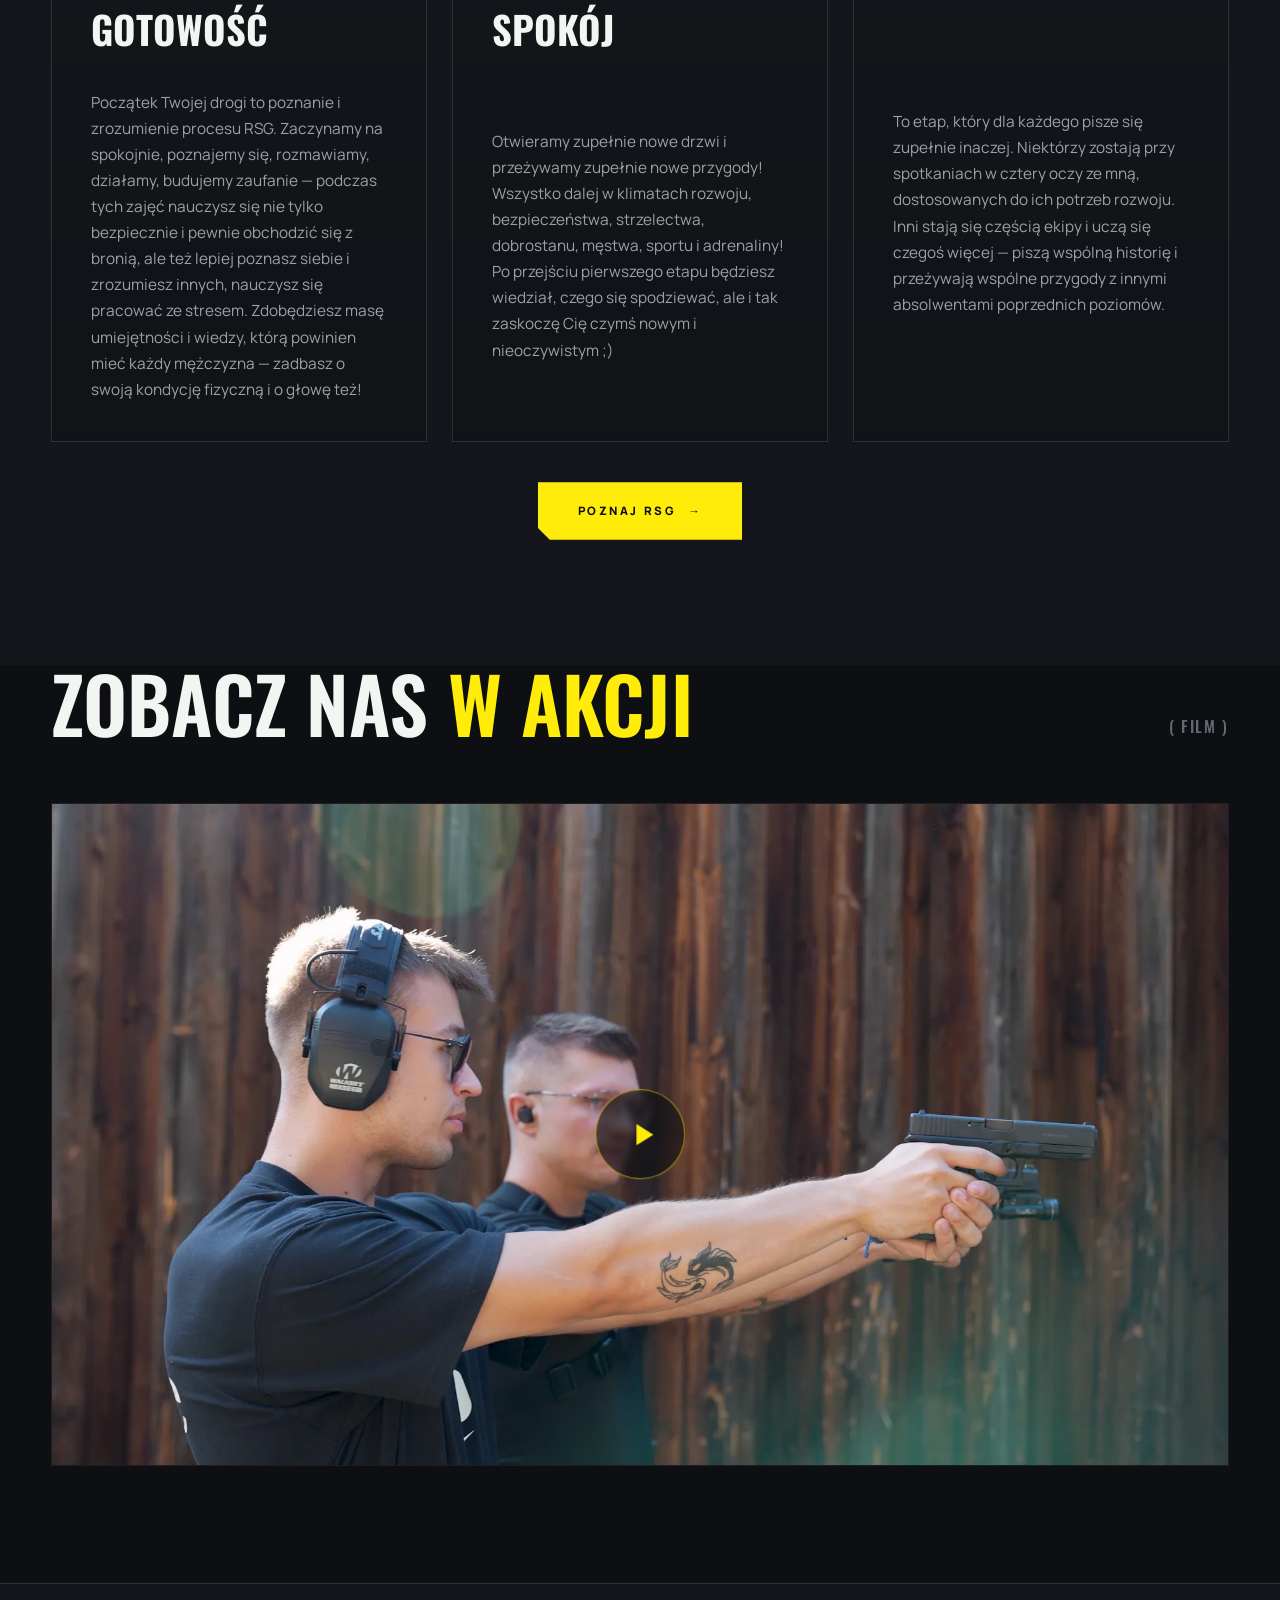
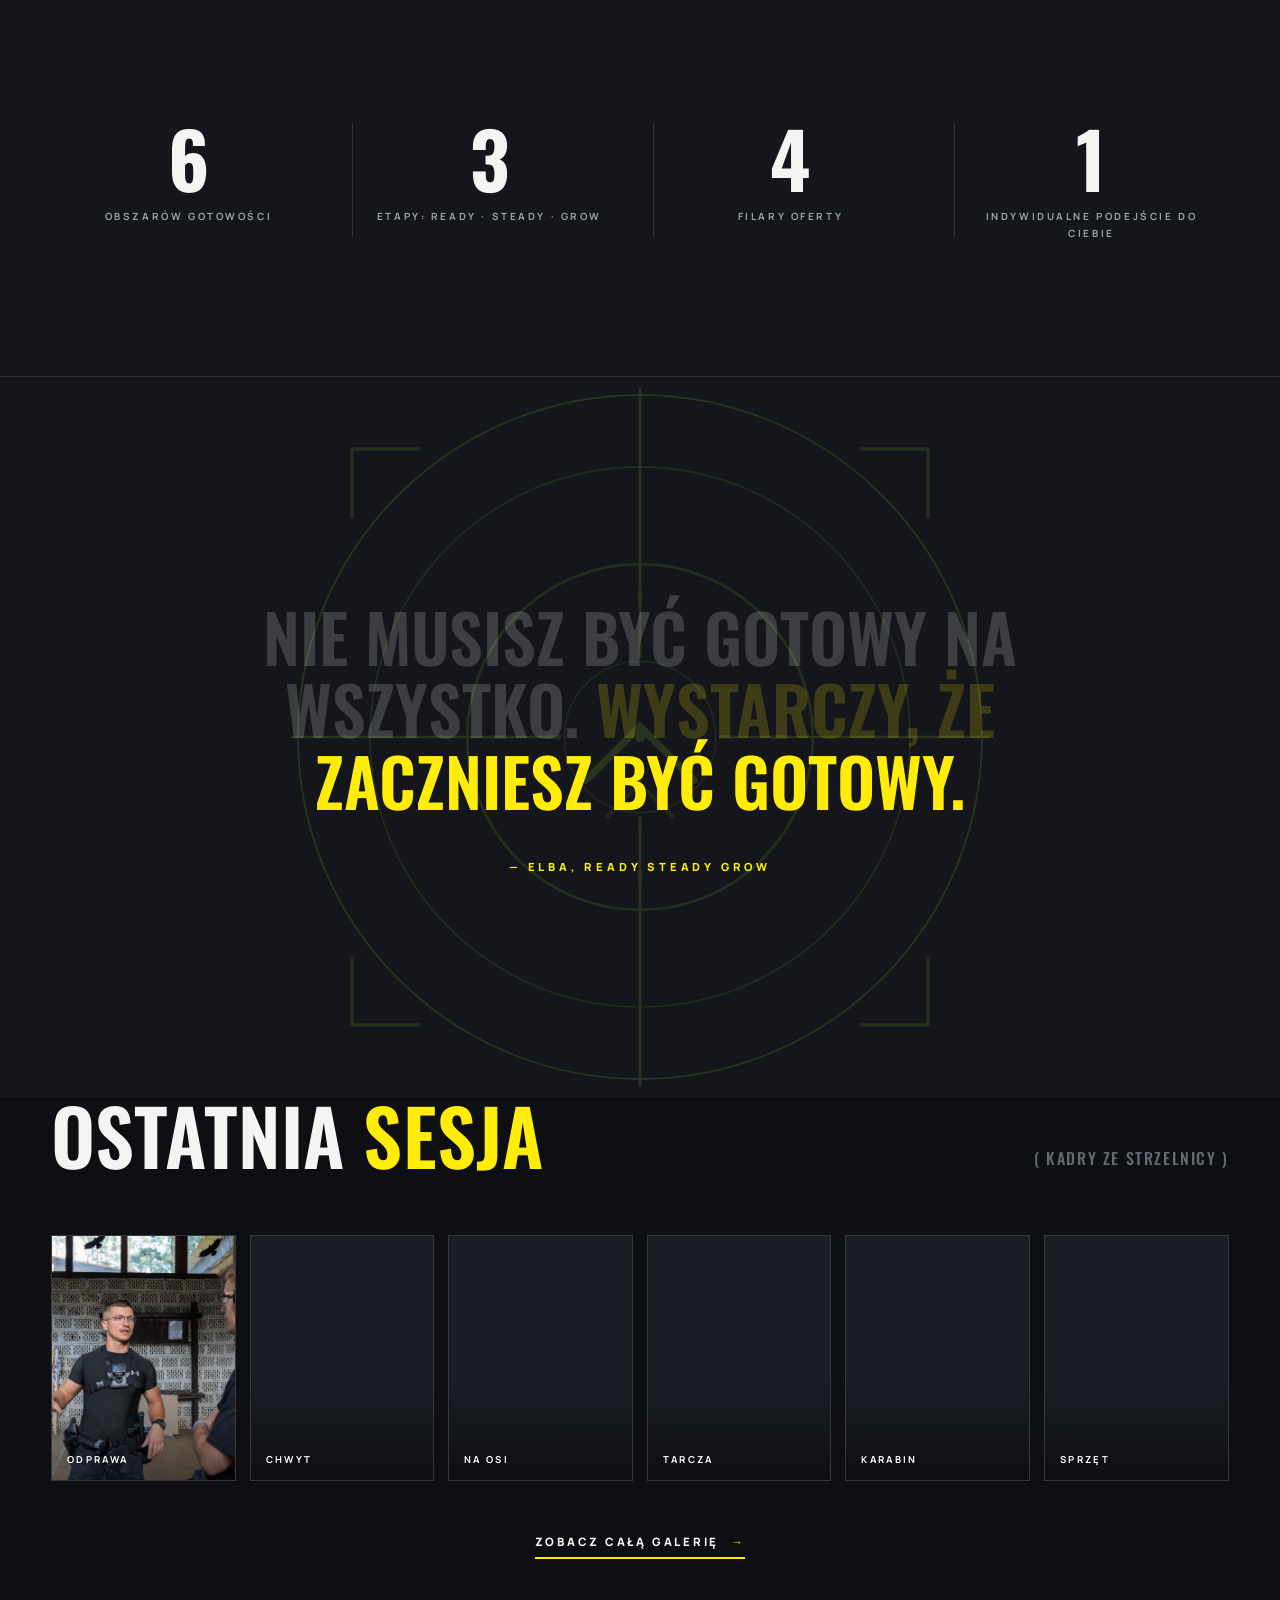
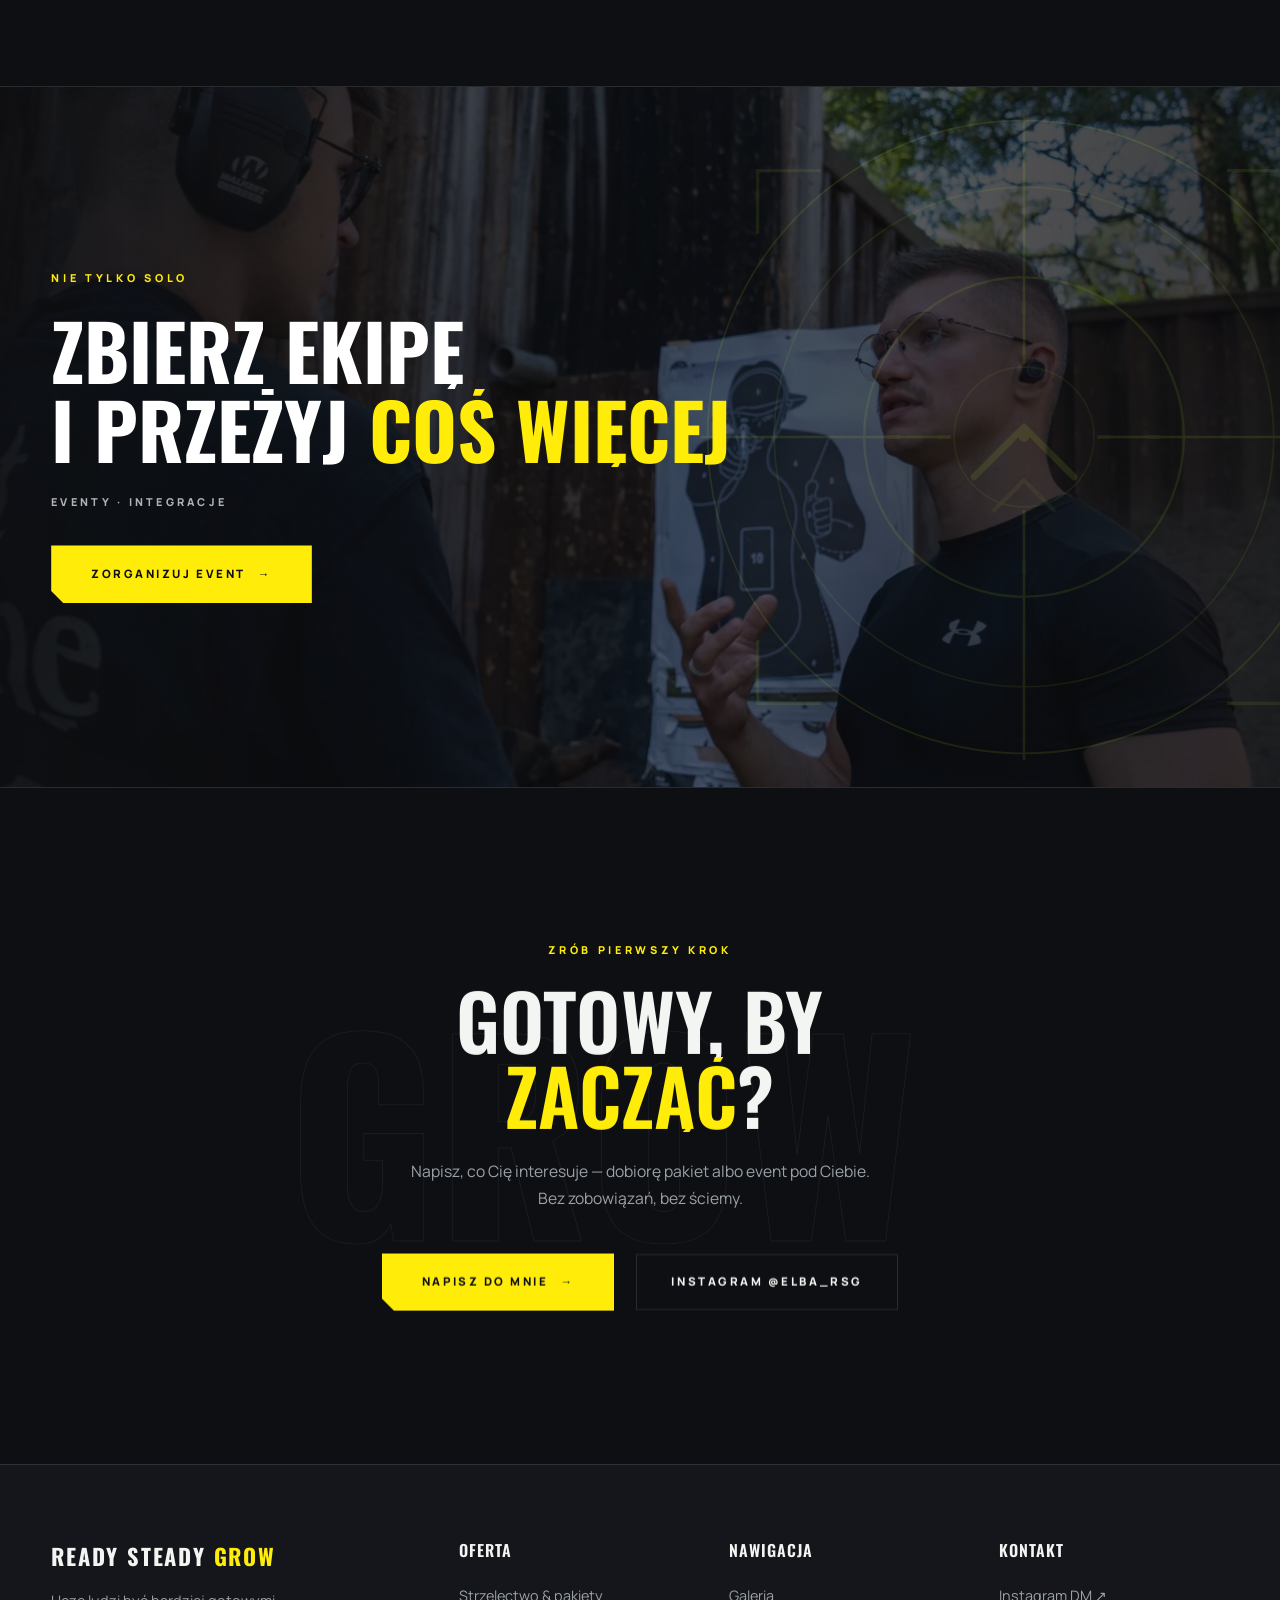
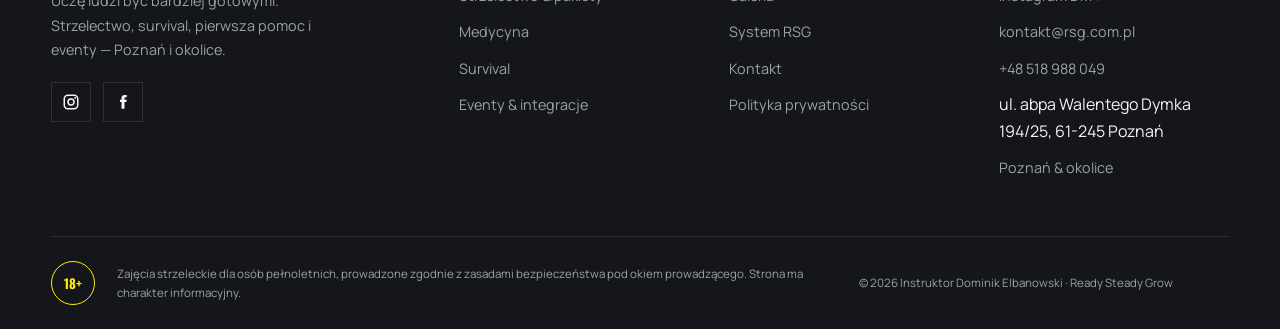
==== commit cb6271b5: "Pasek: nowe hasła (strzelectwo praktyczne, TECC, pierwsza pomoc…) Co-Authored-By: Claude Sonnet 5.5 " ====
--- a/index.html
+++ b/index.html
@@ -127,8 +127,8 @@
     <!-- marquee -->
     <div class="marquee" aria-hidden="true">
       <div class="marquee__track">
-        <span>Strzelectwo <em>/</em> Mindset <em>/</em> Ruch <em>/</em> Relacje <em>/</em> Reagowanie <em>/</em> Dobrostan <em>/</em></span>
-        <span>Strzelectwo <em>/</em> Mindset <em>/</em> Ruch <em>/</em> Relacje <em>/</em> Reagowanie <em>/</em> Dobrostan <em>/</em></span>
+        <span>Strzelectwo praktyczne <em>/</em> TECC <em>/</em> Pierwsza pomoc <em>/</em> Strzelectwo dynamiczne <em>/</em> Ruch <em>/</em> Reagowanie <em>/</em> Strzelectwo bojowe <em>/</em> Mindset <em>/</em> Relacje <em>/</em> Dobrostan <em>/</em> Survival <em>/</em></span>
+        <span>Strzelectwo praktyczne <em>/</em> TECC <em>/</em> Pierwsza pomoc <em>/</em> Strzelectwo dynamiczne <em>/</em> Ruch <em>/</em> Reagowanie <em>/</em> Strzelectwo bojowe <em>/</em> Mindset <em>/</em> Relacje <em>/</em> Dobrostan <em>/</em> Survival <em>/</em></span>
       </div>
     </div>
 
--- a/css/style.css
+++ b/css/style.css
@@ -793,3 +793,10 @@
 .hero-sound[aria-pressed="true"] .hero-sound__on { display: block; }
 .hero-sound[aria-pressed="true"] .hero-sound__off { display: none; }
 @media (max-width: 600px) { .hero-sound__txt { display: none; } .hero-sound { padding: 11px; } }
+
+/* Oferta: cztery pakiety w rzędzie, cena z przekreśleniem (Randka) */
+@media (min-width: 1280px) { .pkgs__grid { grid-template-columns: repeat(4, 1fr); } .pkgs__grid .pkg__price { font-size: clamp(1.9rem, 2.6vw, 2.5rem); } }
+@media (min-width: 1001px) and (max-width: 1279px) { .pkgs__grid { grid-template-columns: repeat(2, 1fr); } }
+.pkg__price--deal { display: flex; flex-direction: column; align-items: flex-start; gap: 6px; }
+.pkg__price--deal s { font-size: .5em; font-weight: 600; color: var(--ink-dim); text-decoration-line: line-through; text-decoration-thickness: 2px; text-decoration-color: var(--accent); }
+.pkg__price--deal s::after { content: " zł"; font-family: var(--font-sans); font-size: .55em; letter-spacing: .04em; }
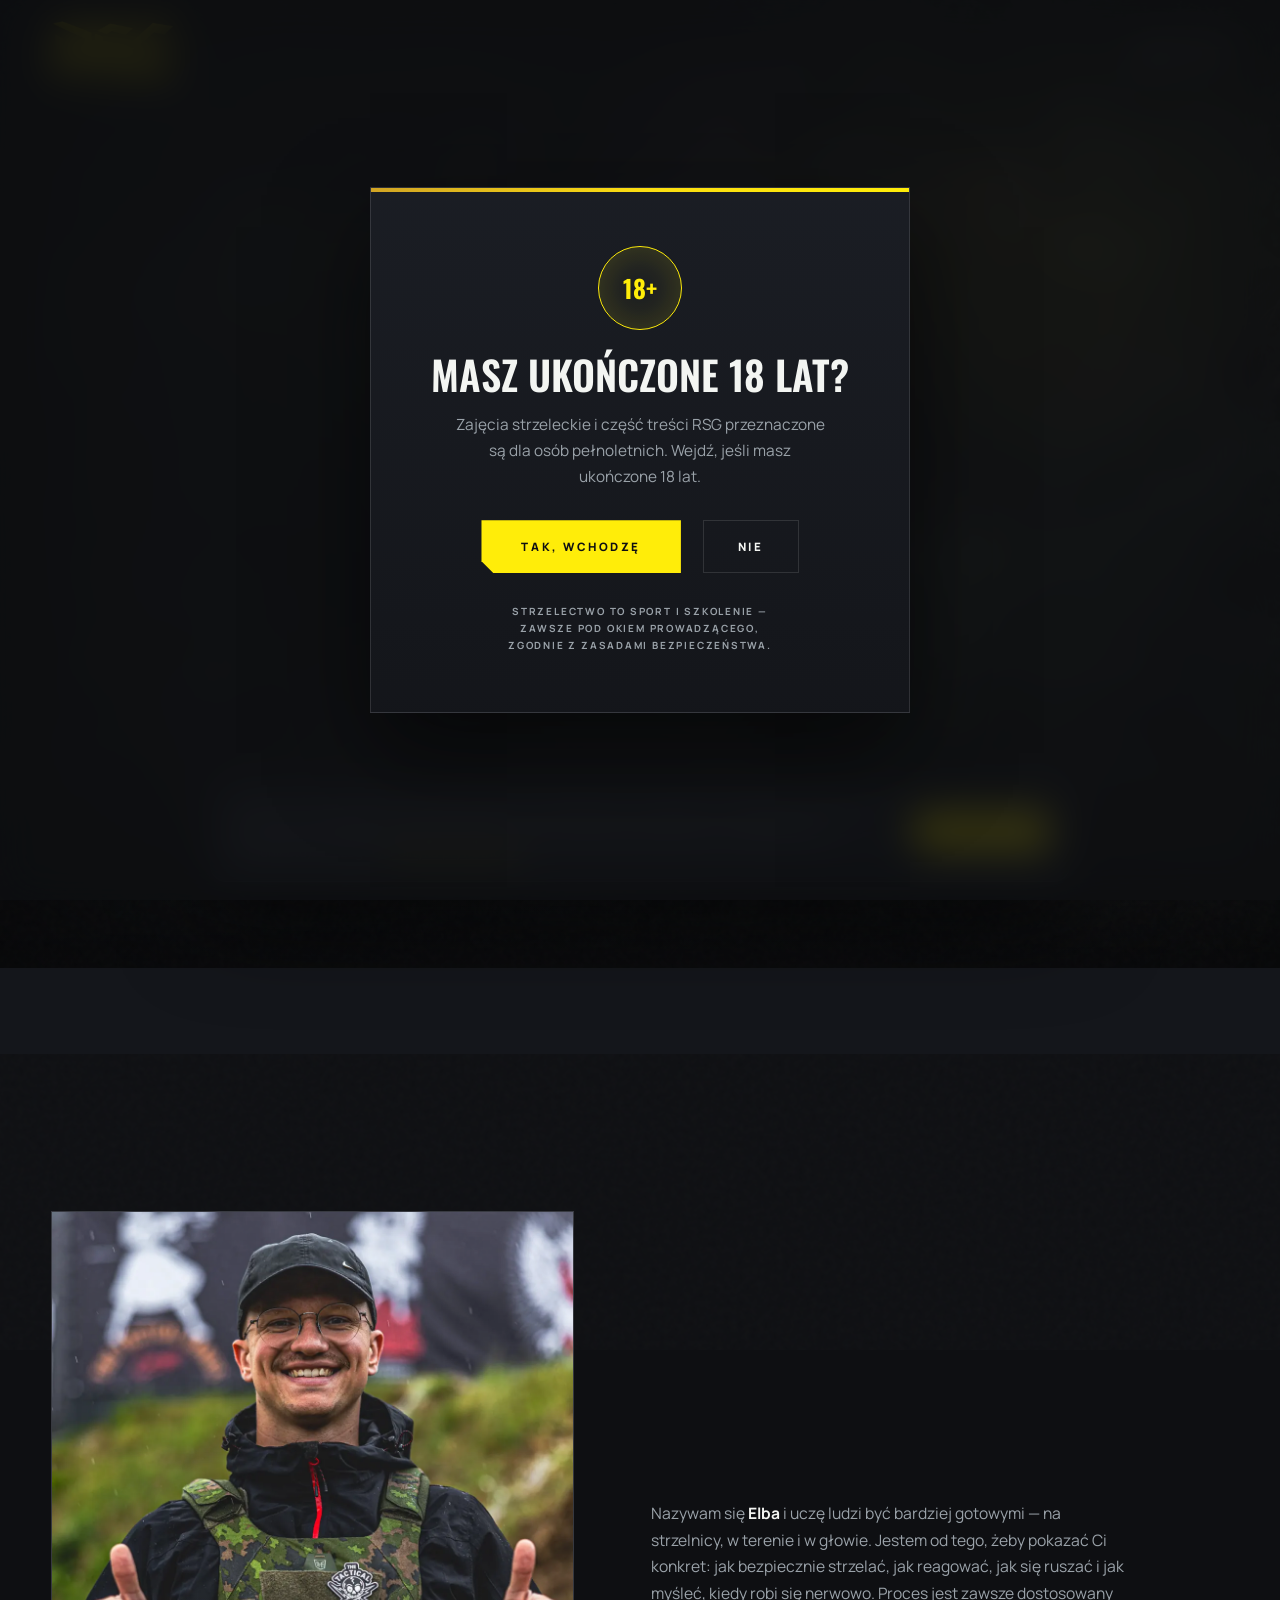
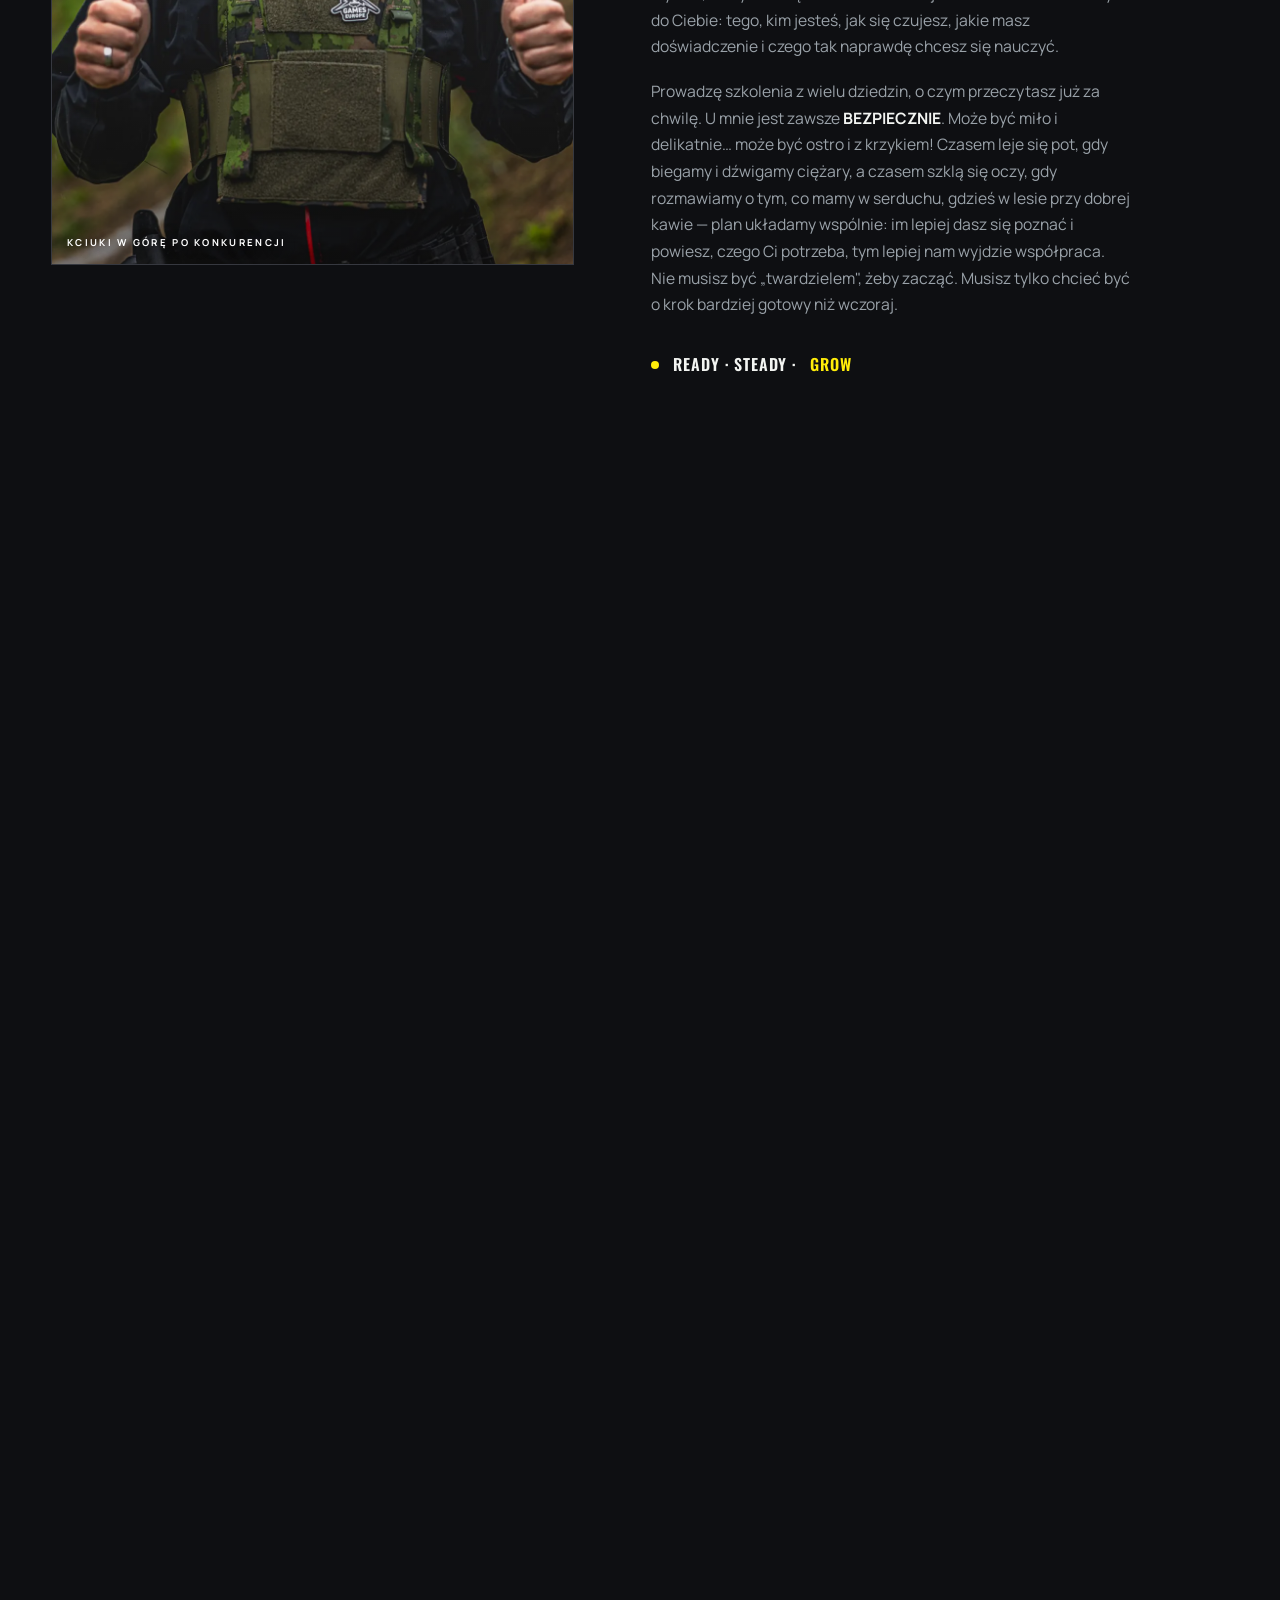
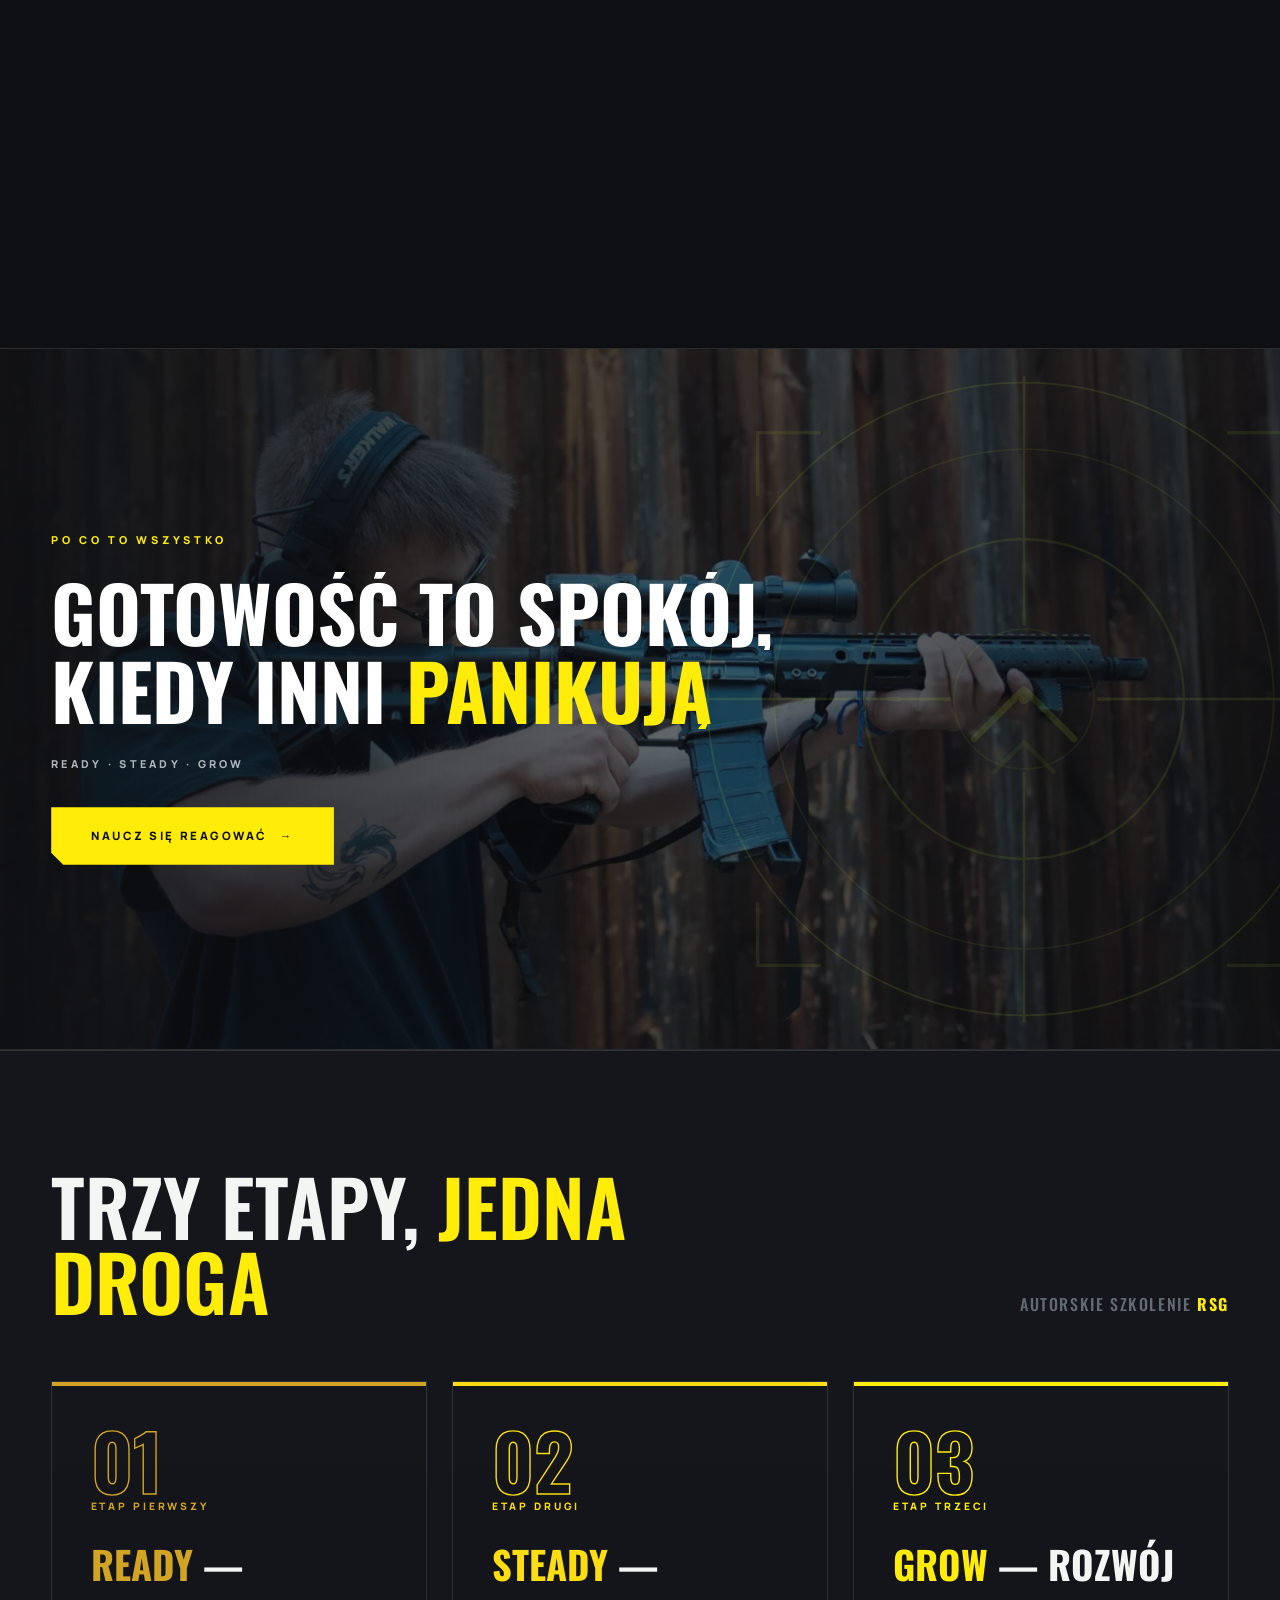
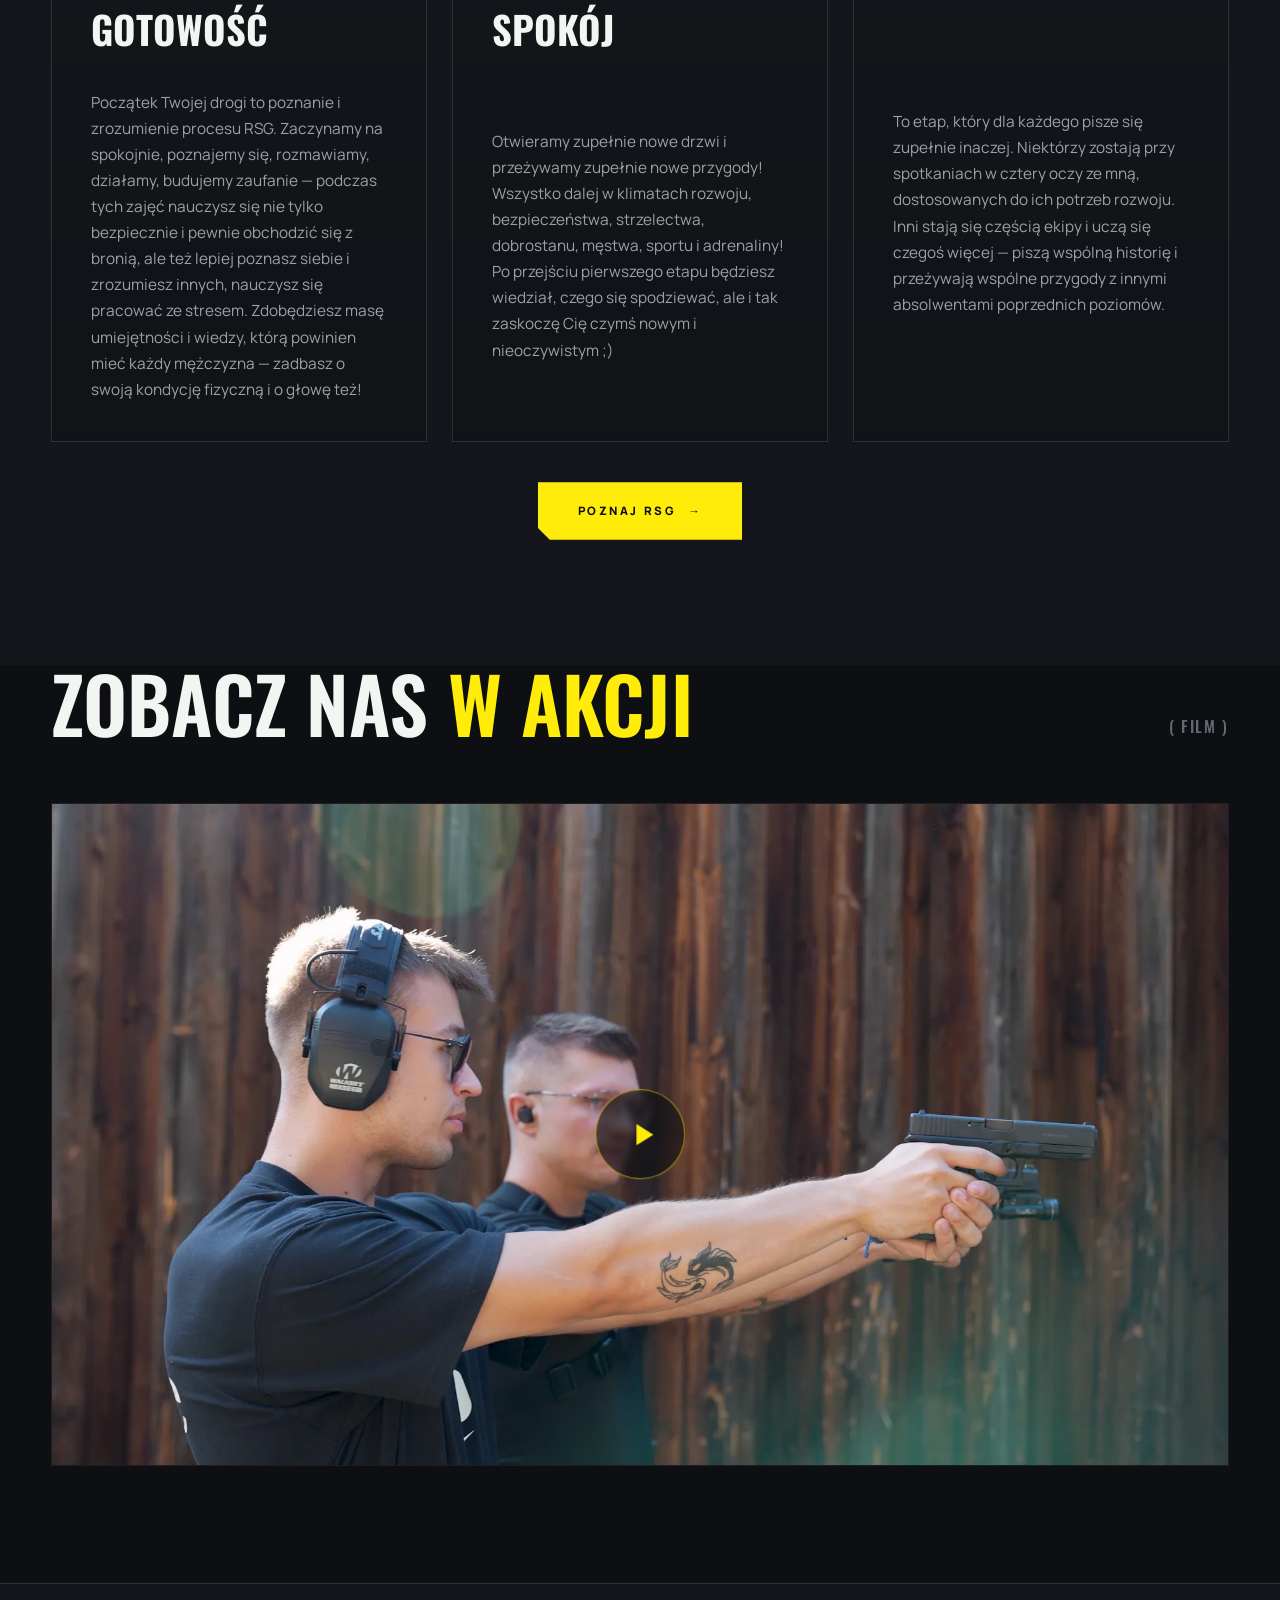
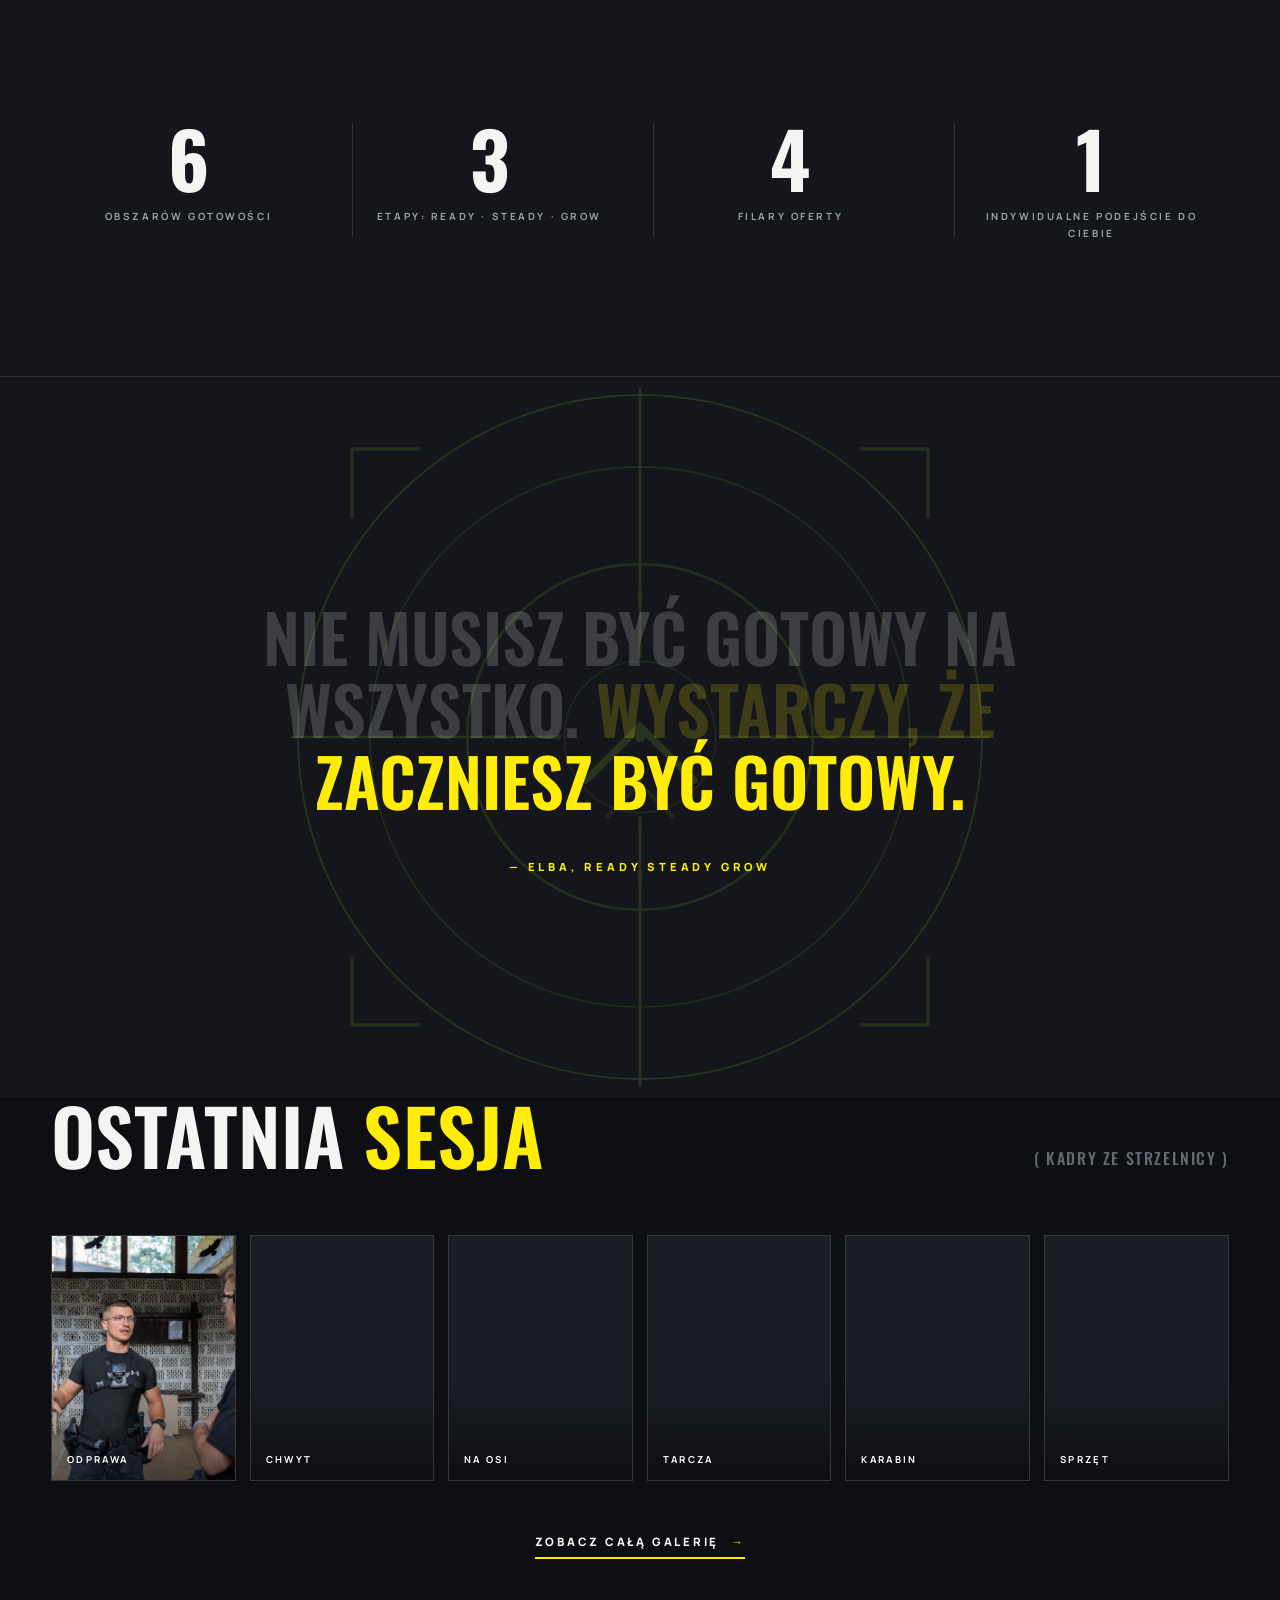
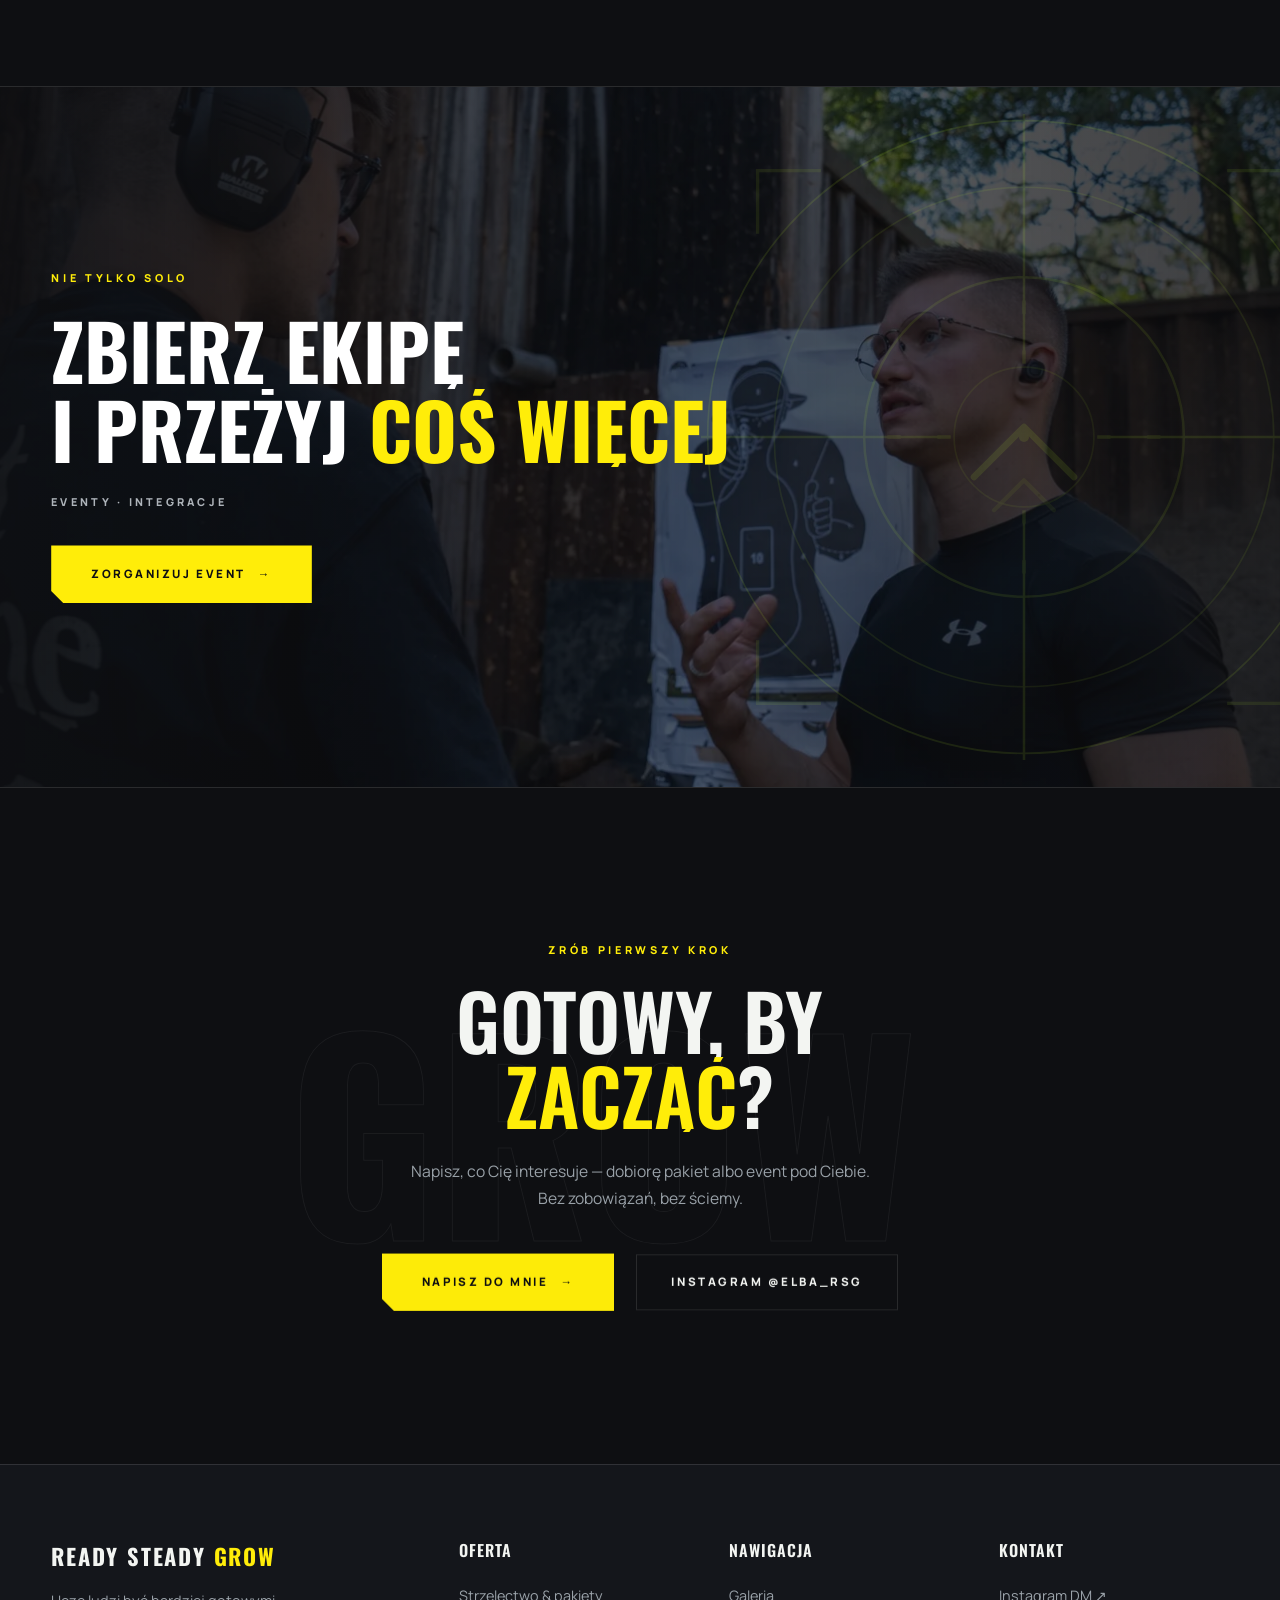
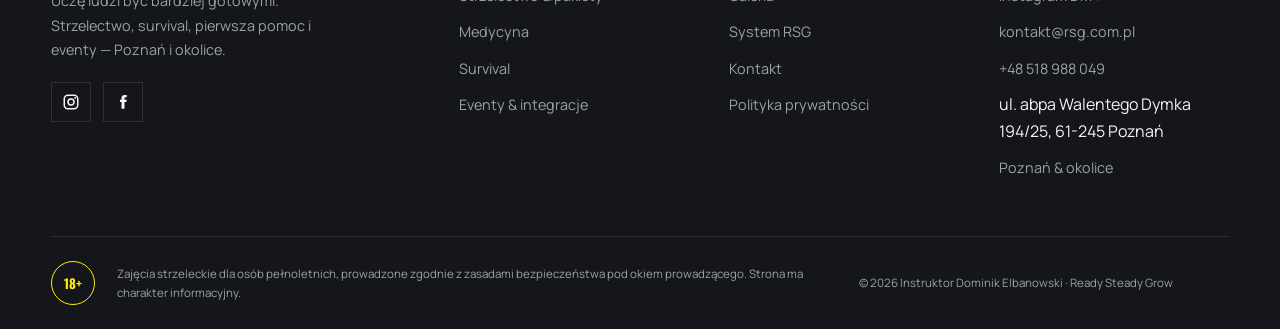
==== commit 471c78d1: "Nowa podstrona „O mnie” + pozycja w menu i stopce Co-Authored-By: Claude Sonnet 5.5 <noreply@anthrop" ====
--- a/index.html
+++ b/index.html
@@ -65,7 +65,8 @@
       <li><a href="system-rsg.html"><span class="idx">05</span> System RSG</a></li>
       <li><a href="eventy.html"><span class="idx">06</span> Eventy</a></li>
       <li><a href="galeria.html"><span class="idx">07</span> Galeria</a></li>
-      <li><a href="kontakt.html"><span class="idx">08</span> Kontakt</a></li>
+      <li><a href="o-mnie.html"><span class="idx">08</span> O mnie</a></li>
+      <li><a href="kontakt.html"><span class="idx">09</span> Kontakt</a></li>
     </ul>
     <div class="menu__foot">
       <span>Ready · Steady · Grow</span>
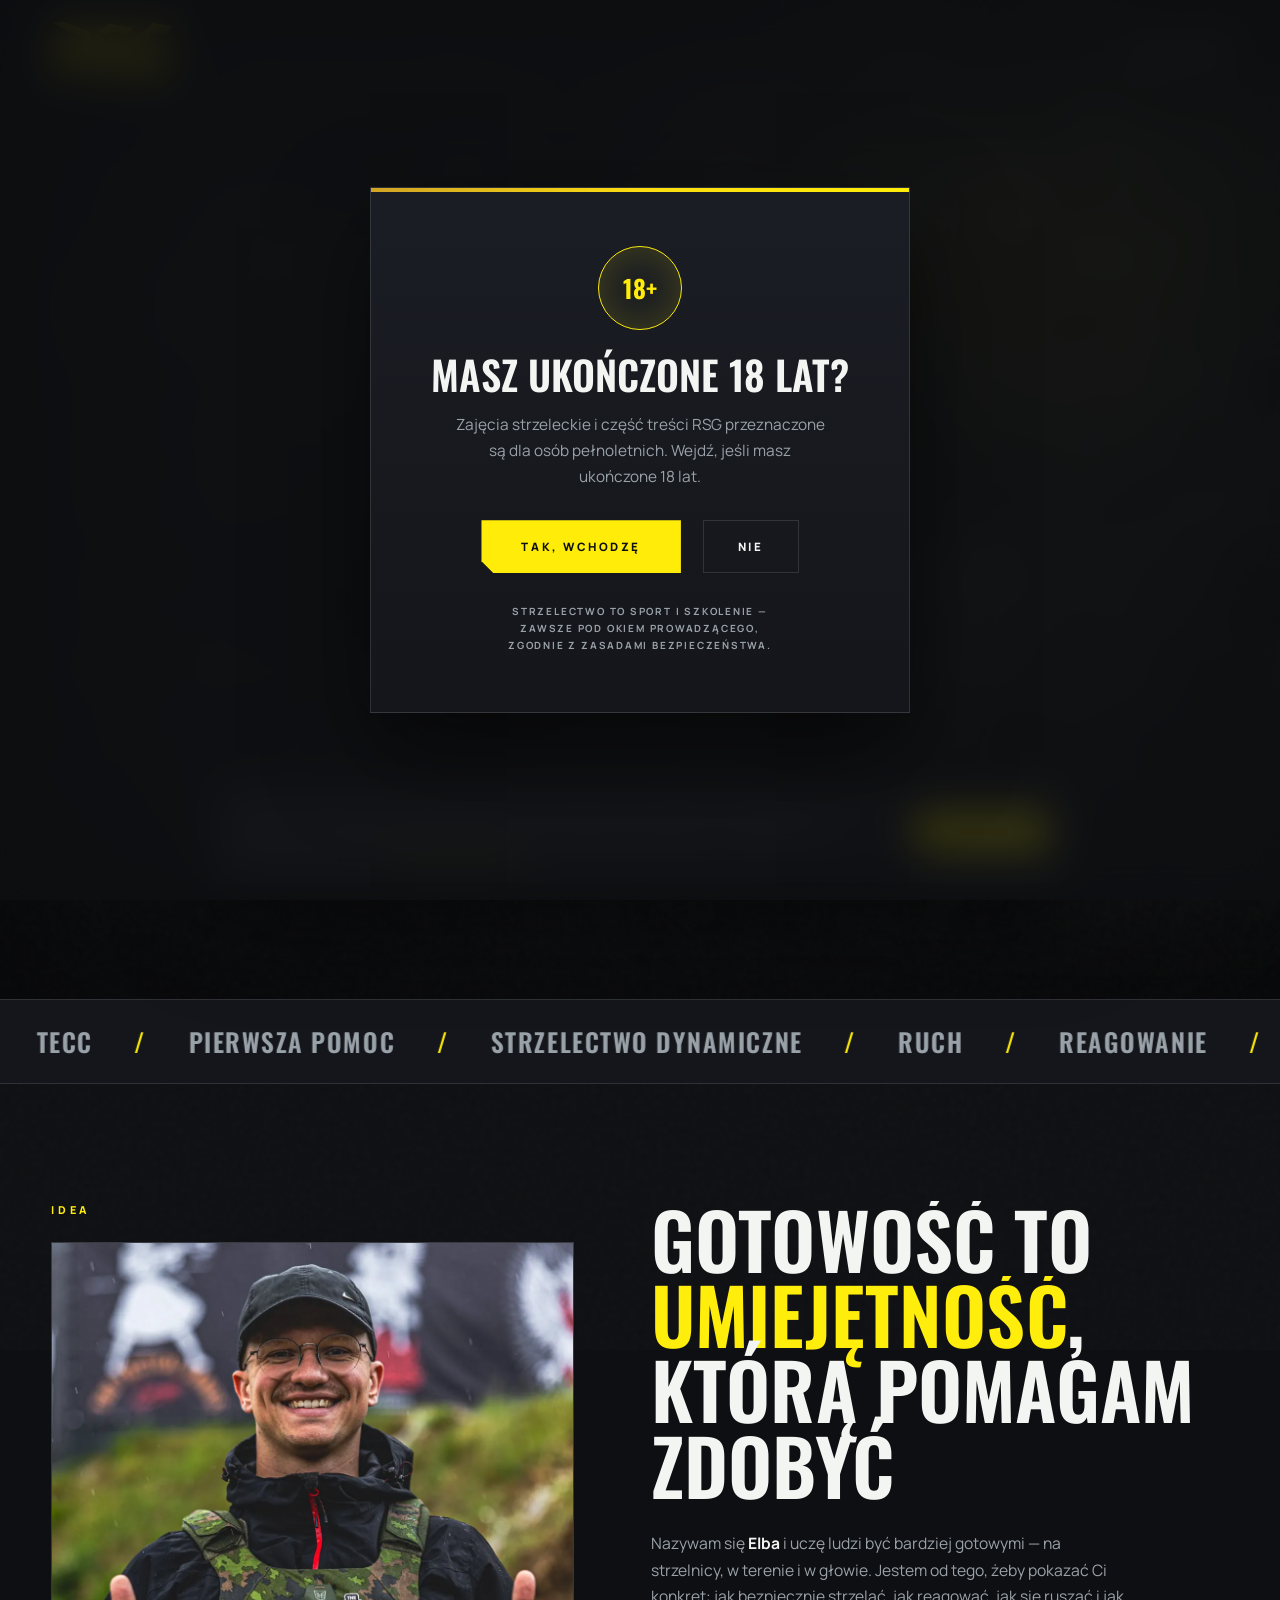
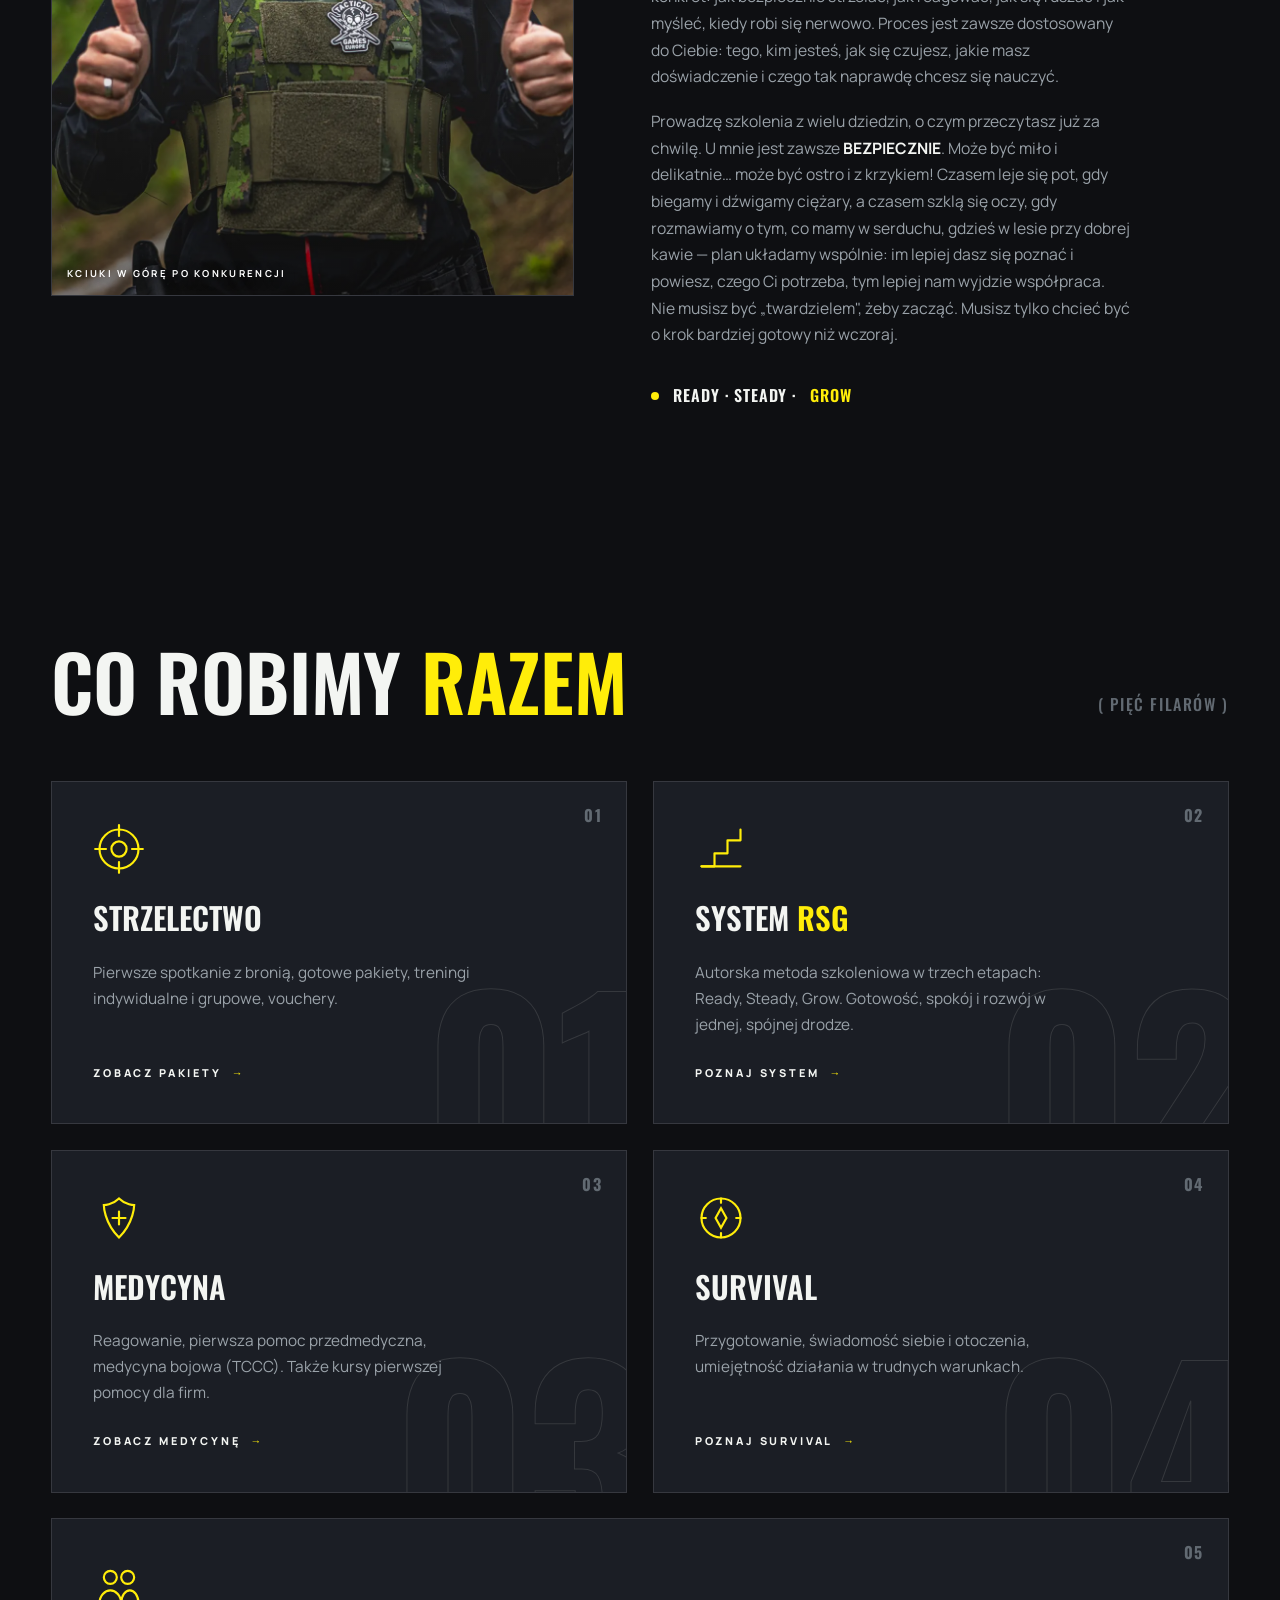
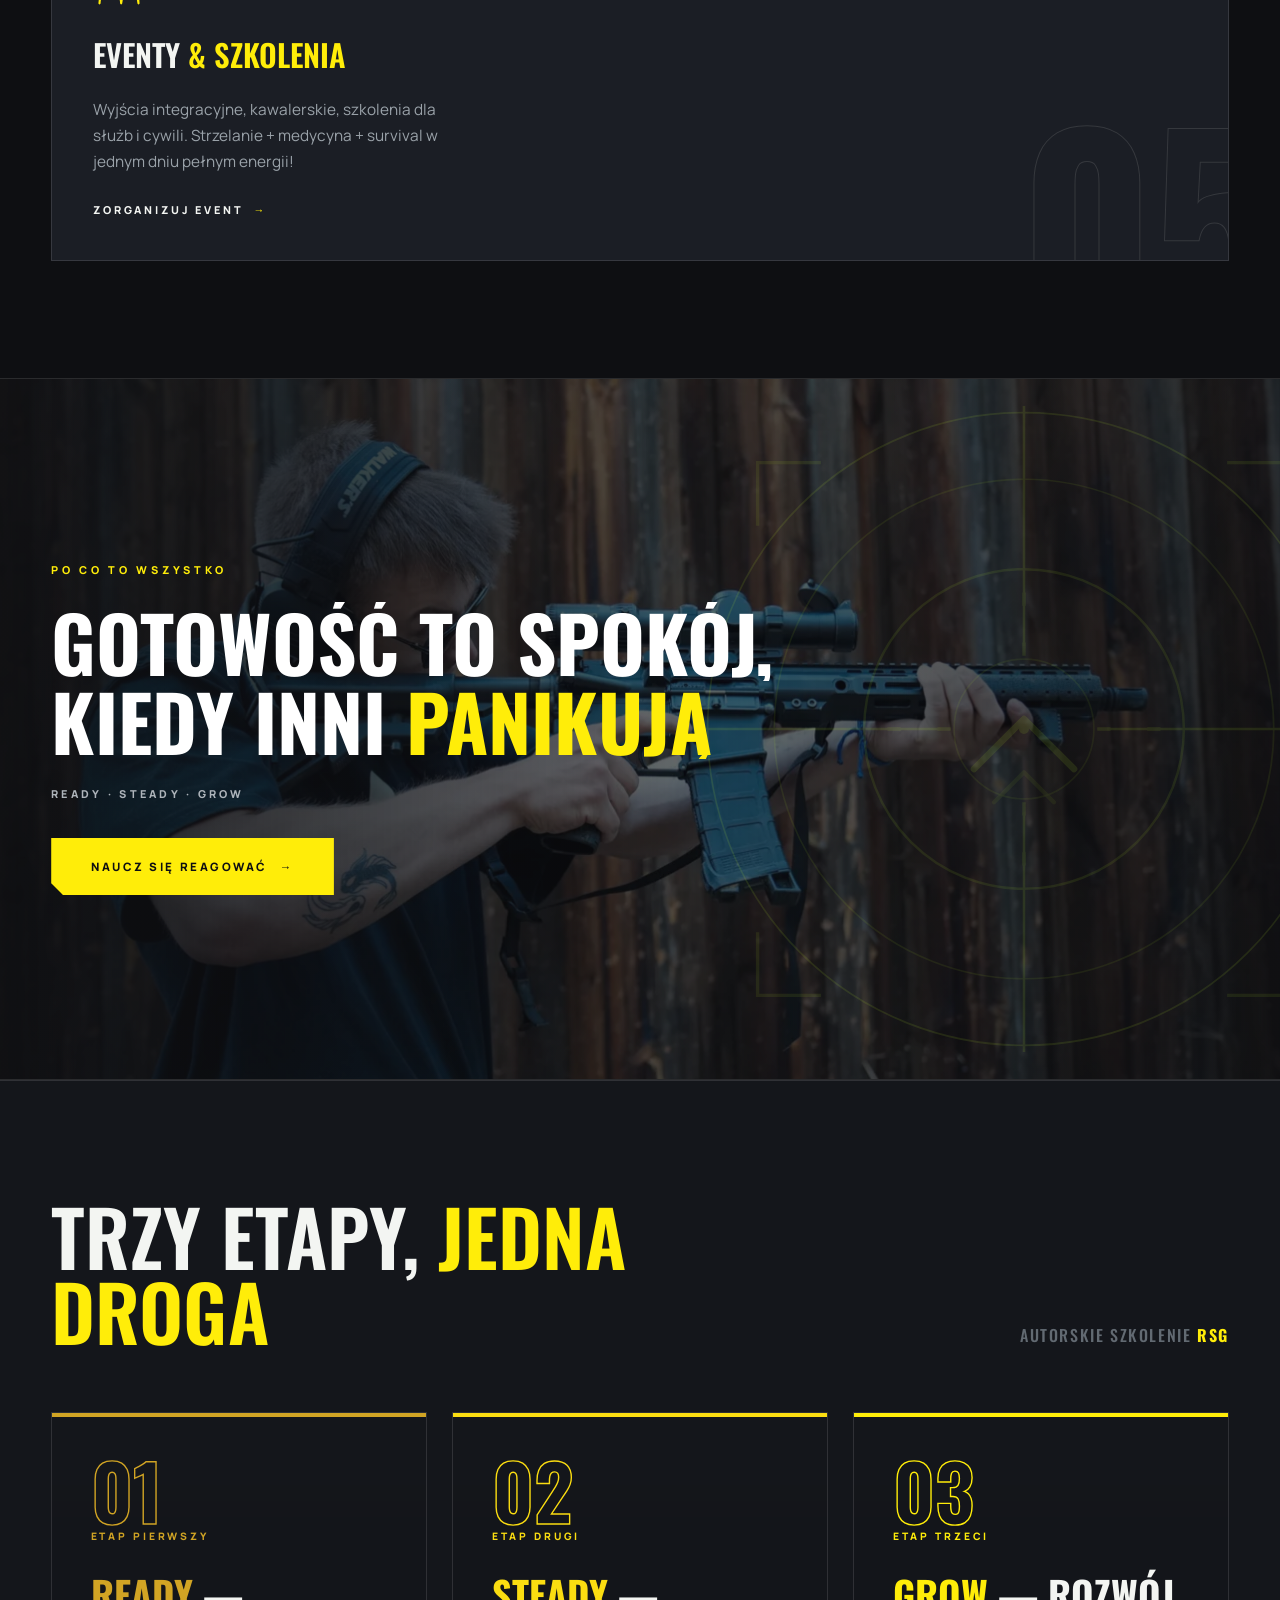
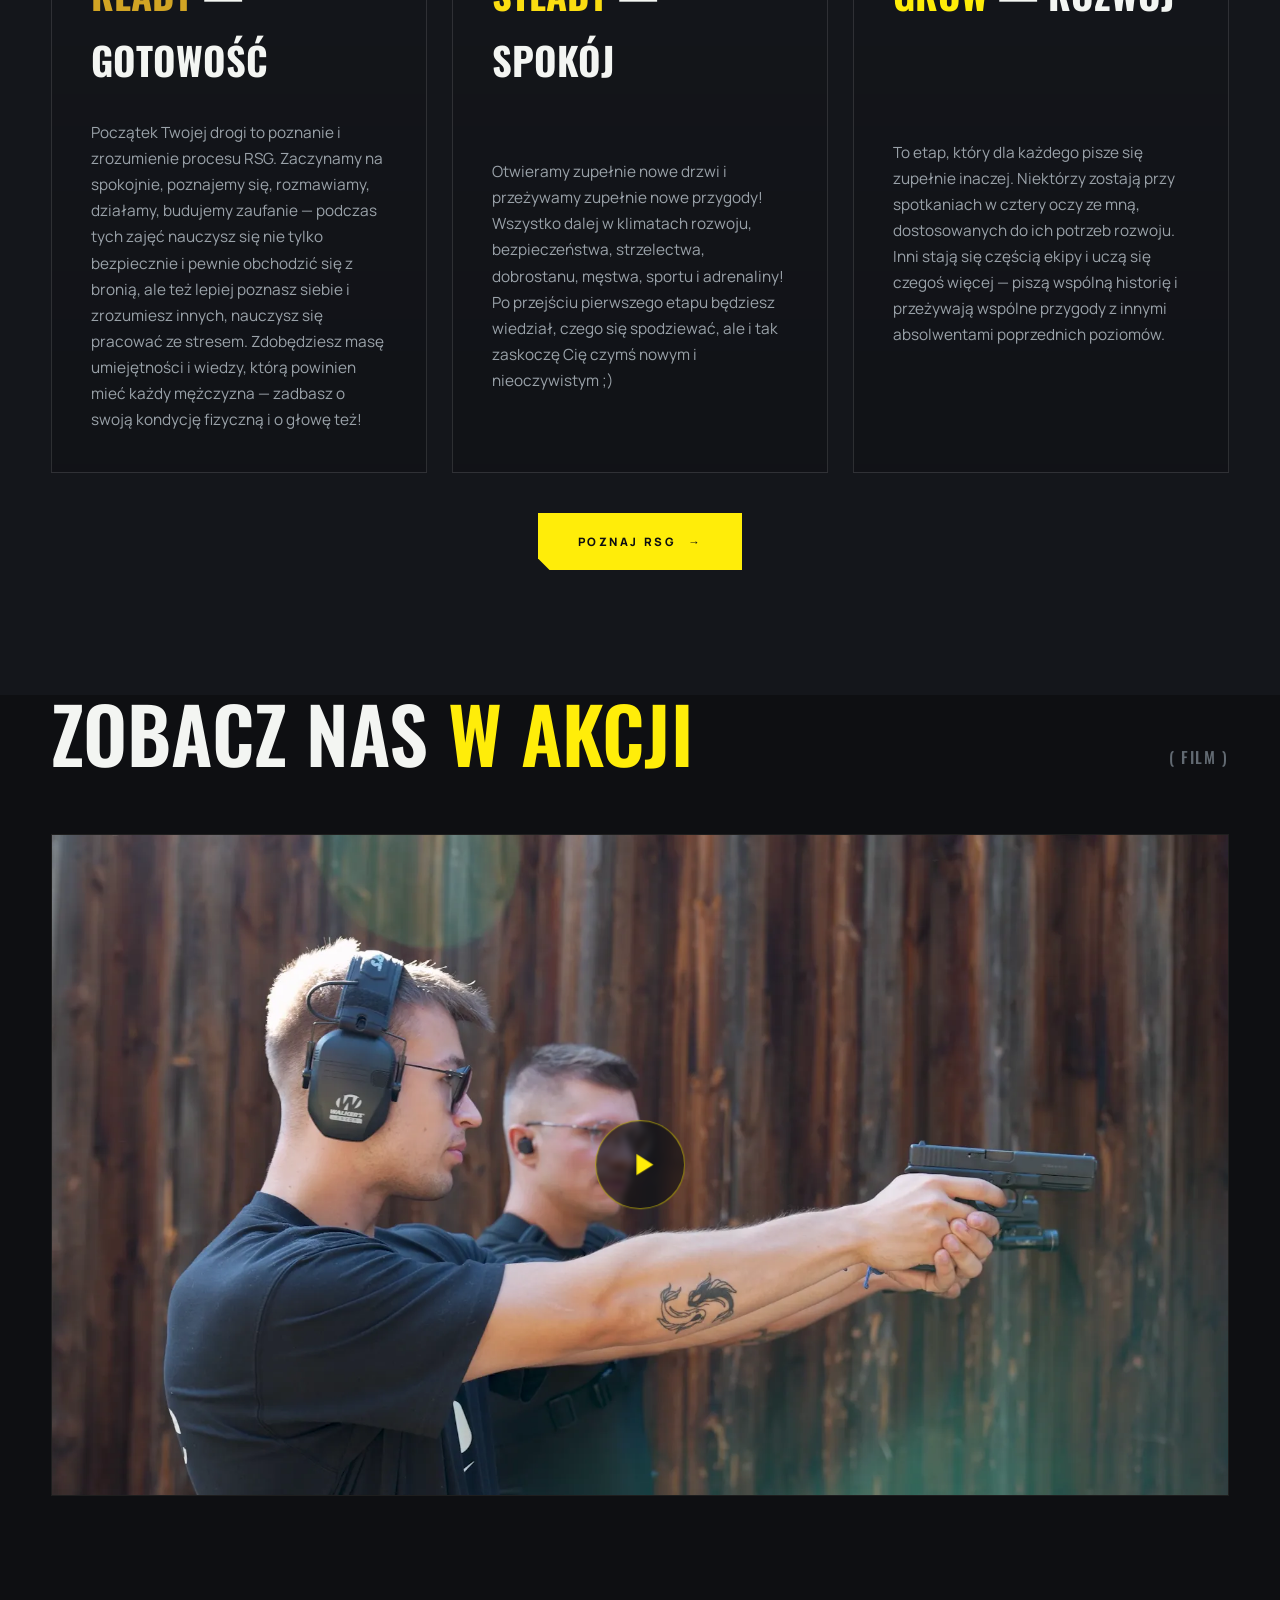
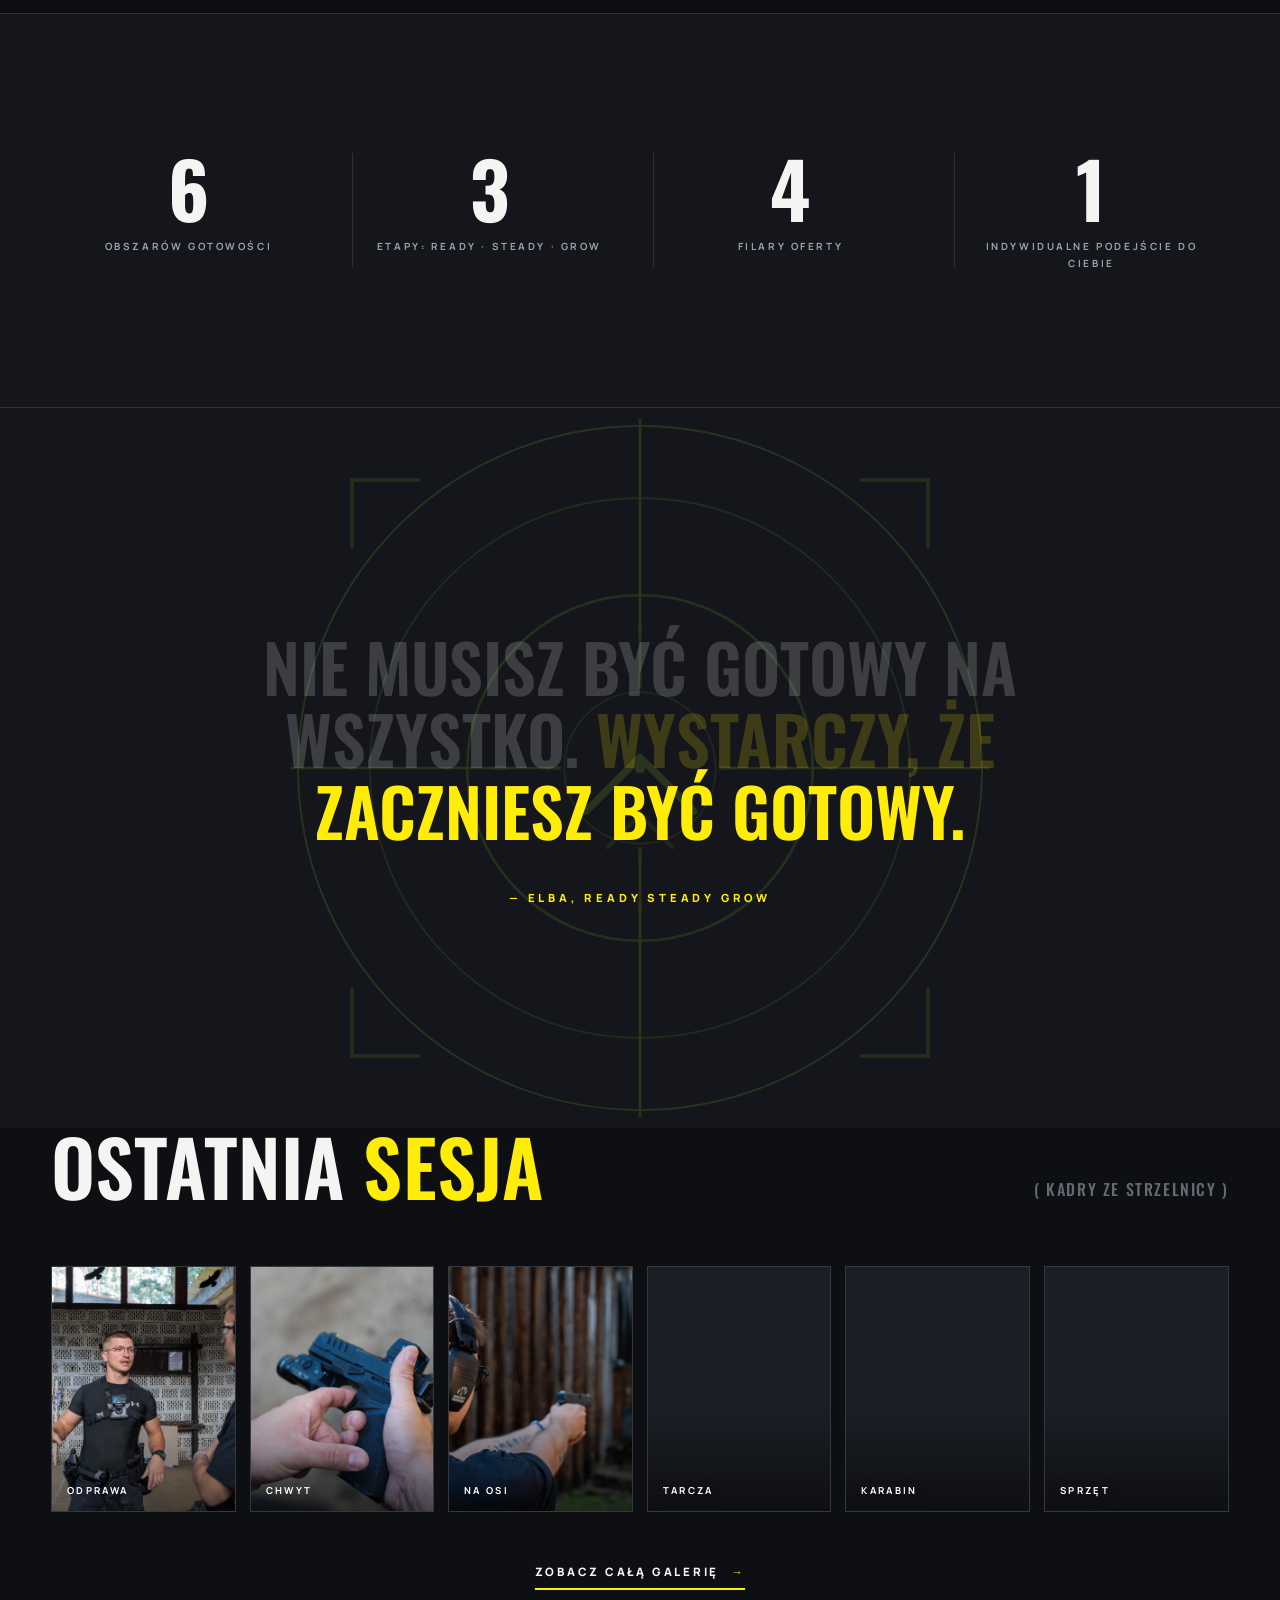
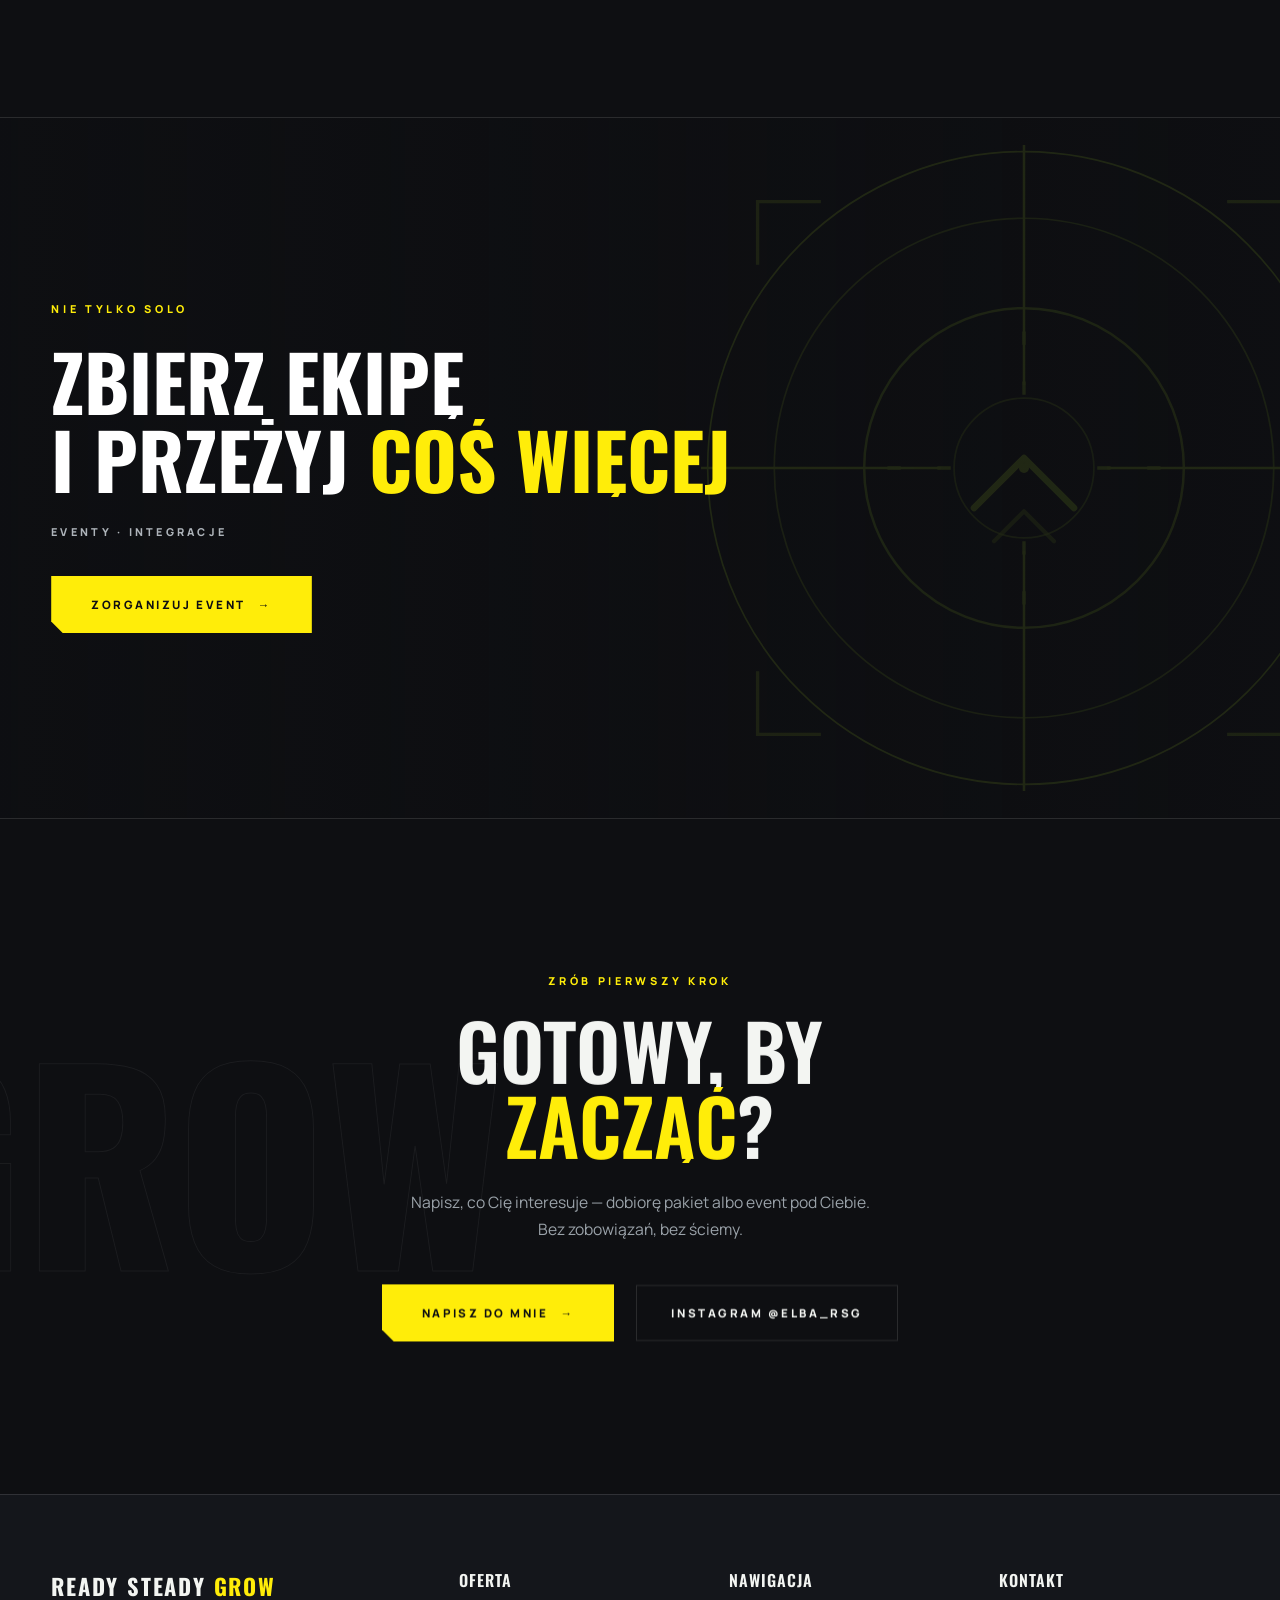
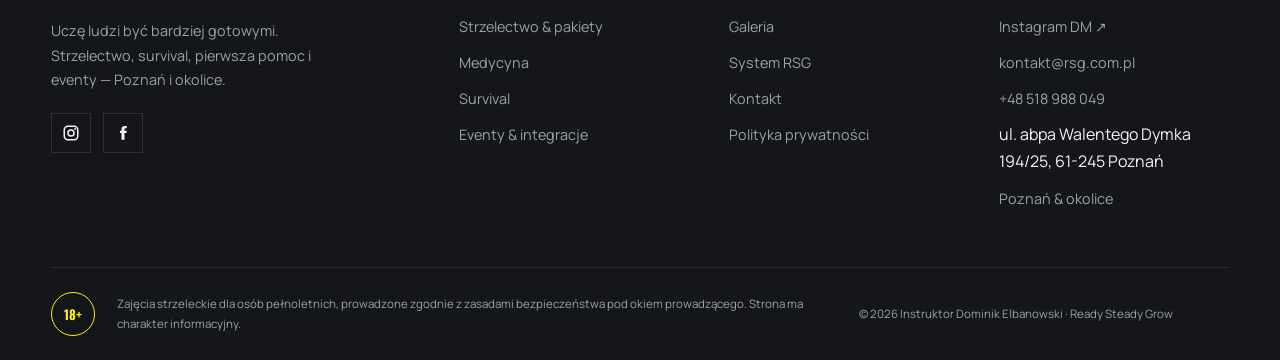
==== commit 27ee5b8c: "Hero: dopisana pierwsza pomoc w haśle Co-Authored-By: Claude Sonnet 5.5 <noreply@anthropic.com> Clau" ====
--- a/index.html
+++ b/index.html
@@ -113,7 +113,7 @@
           <span class="ln"><span>Steady</span></span>
           <span class="ln"><span>Grow</span></span>
         </h1>
-        <p class="hero-cine__sub">Strzelectwo, ruch, reagowanie i mindset — w jednym, prostym systemie. Z konkretem, głową i dobrą energią!</p>
+        <p class="hero-cine__sub">Strzelectwo, pierwsza pomoc, ruch, reagowanie i mindset — w jednym, prostym systemie. Z konkretem, głową i dobrą energią!</p>
         <div class="hero-cine__cta">
           <a class="btn-solid" href="oferta.html"><span>Zacznij trenować <span class="arr">→</span></span></a>
           <a class="btn-line" href="#idea">Poznaj ideę <span class="arr">↓</span></a>
